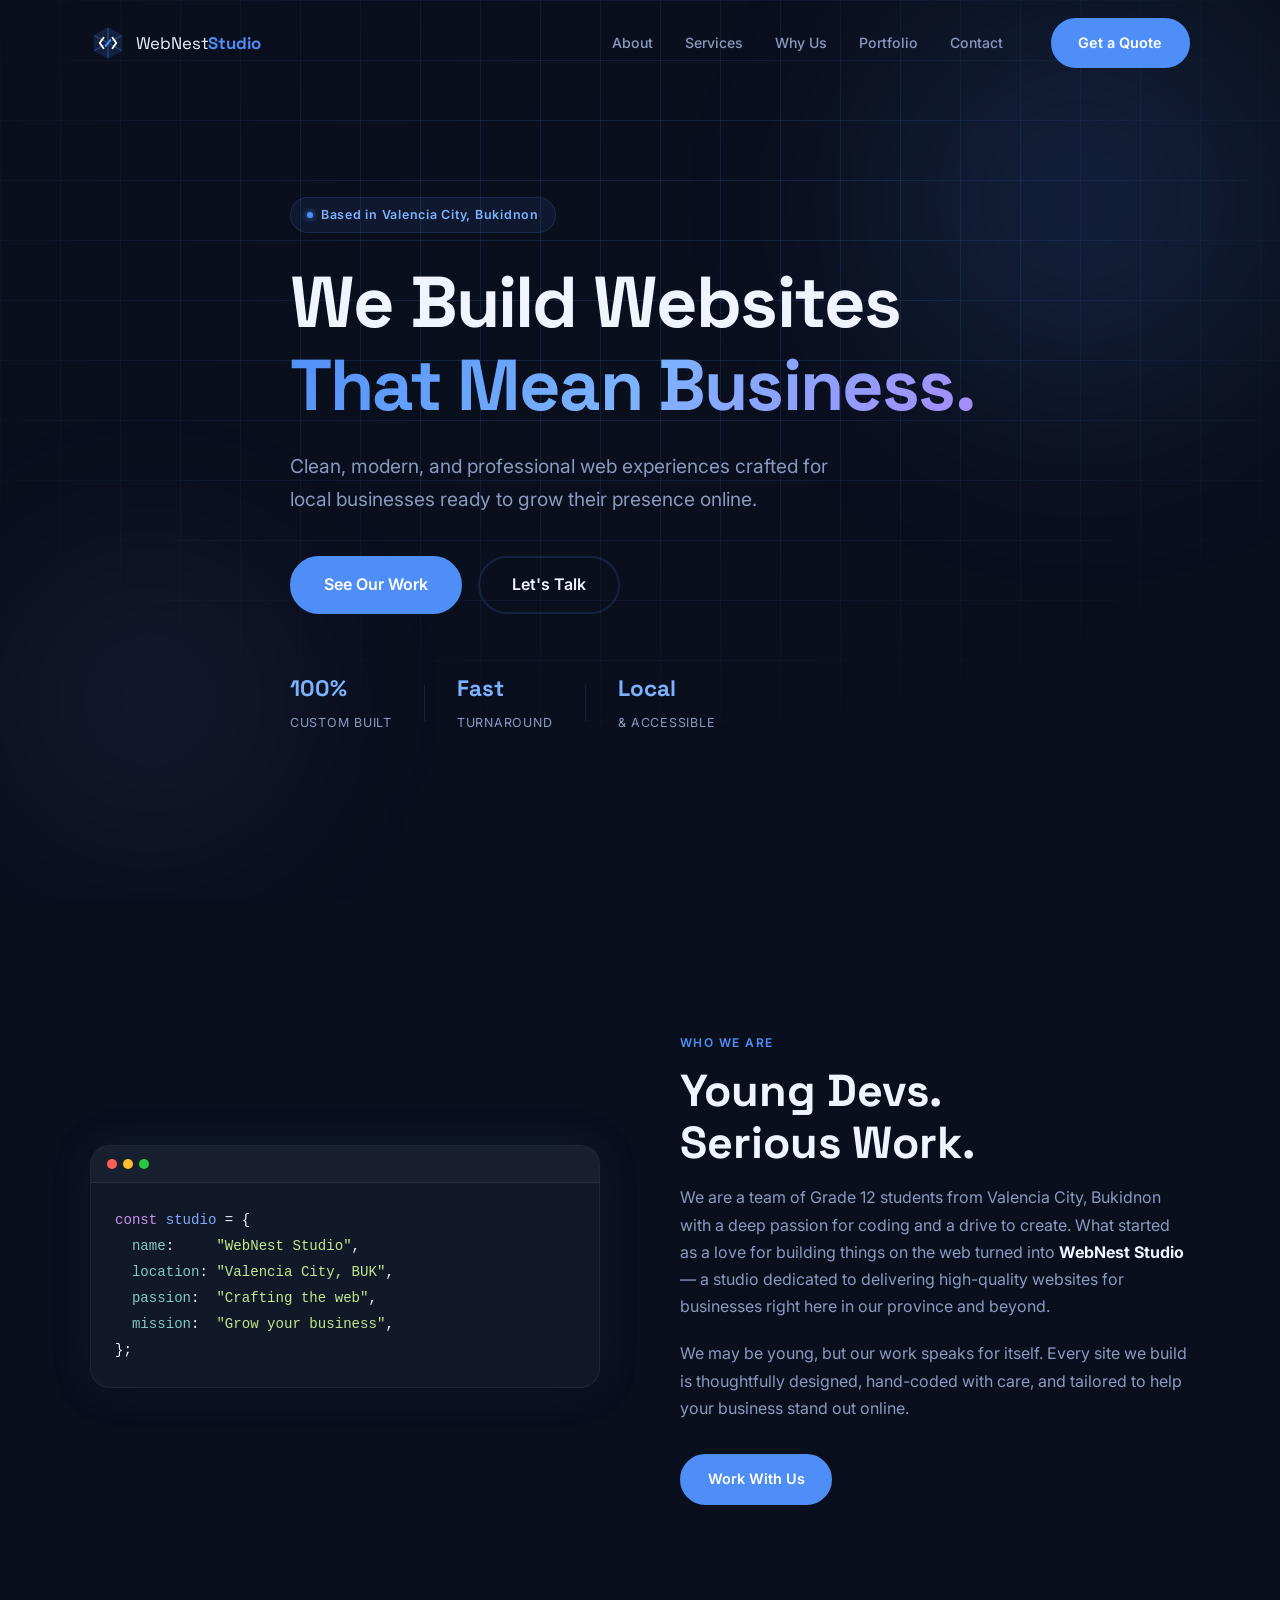
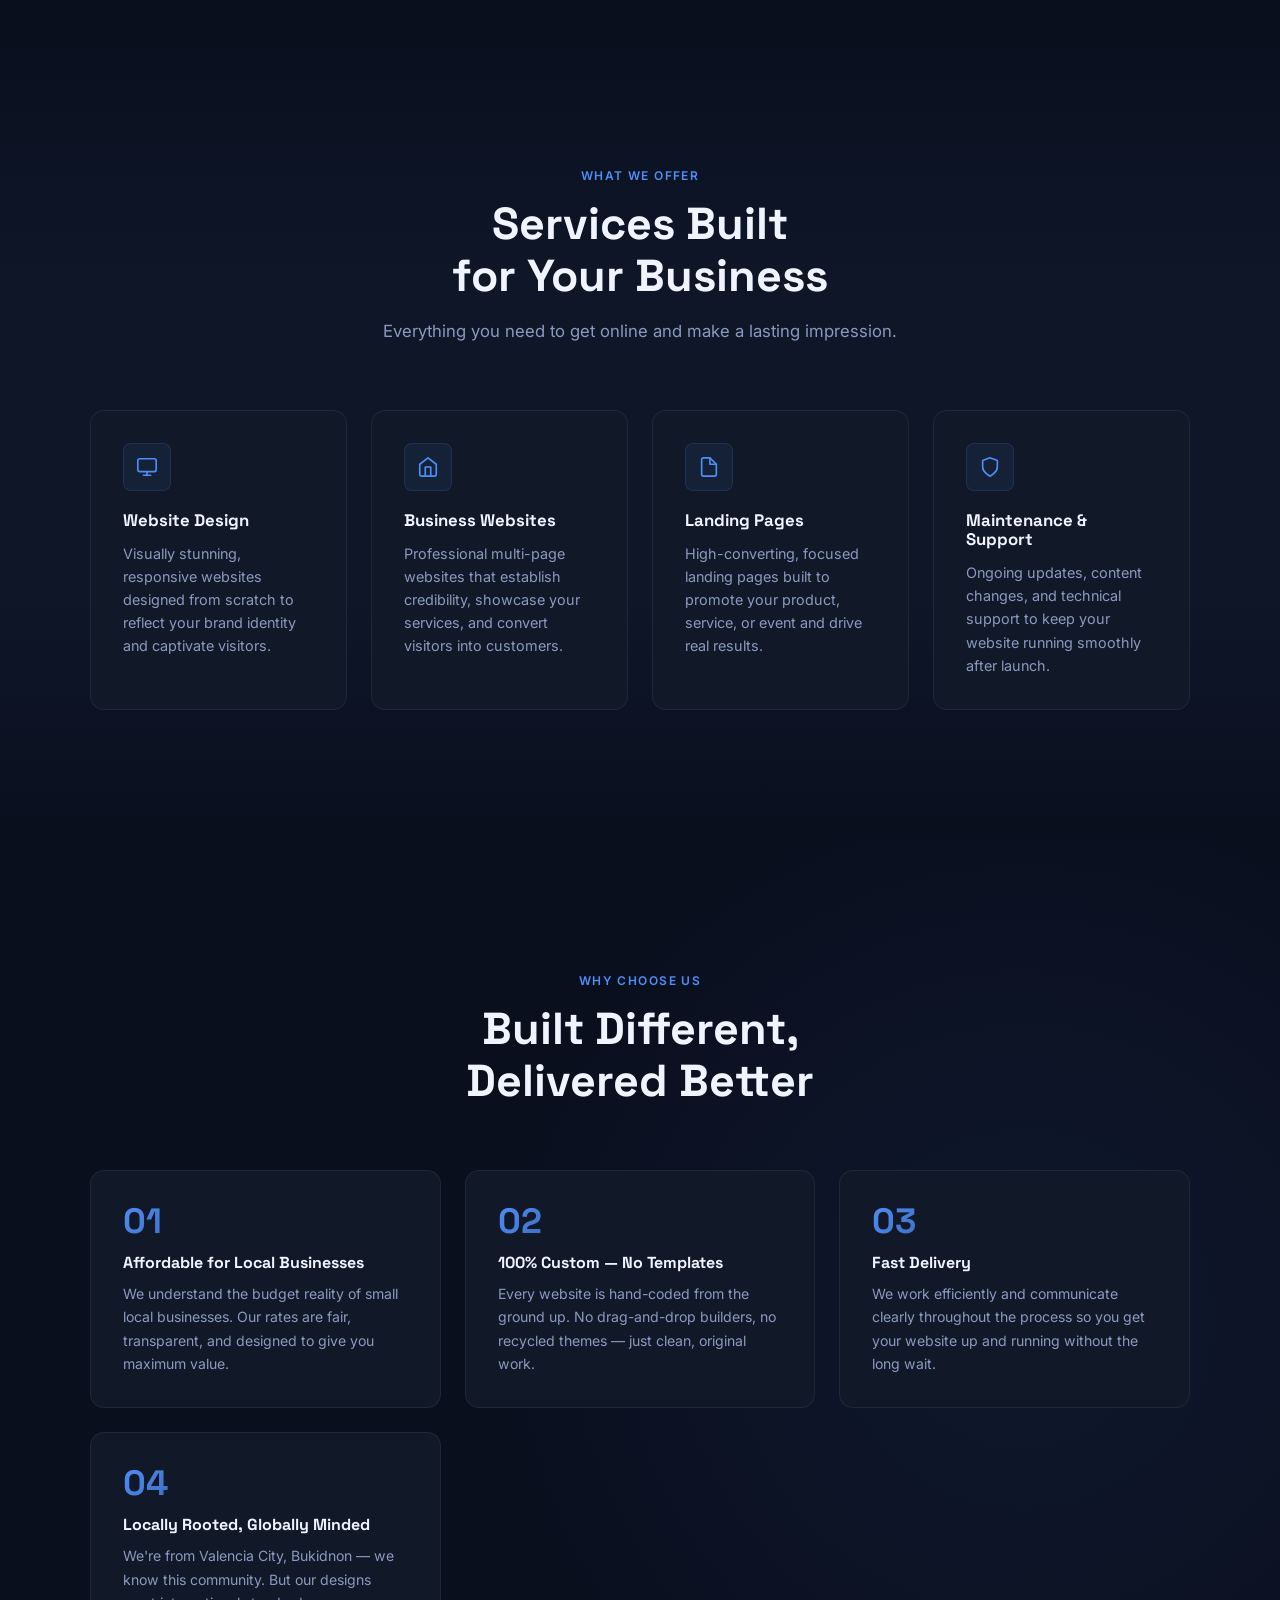
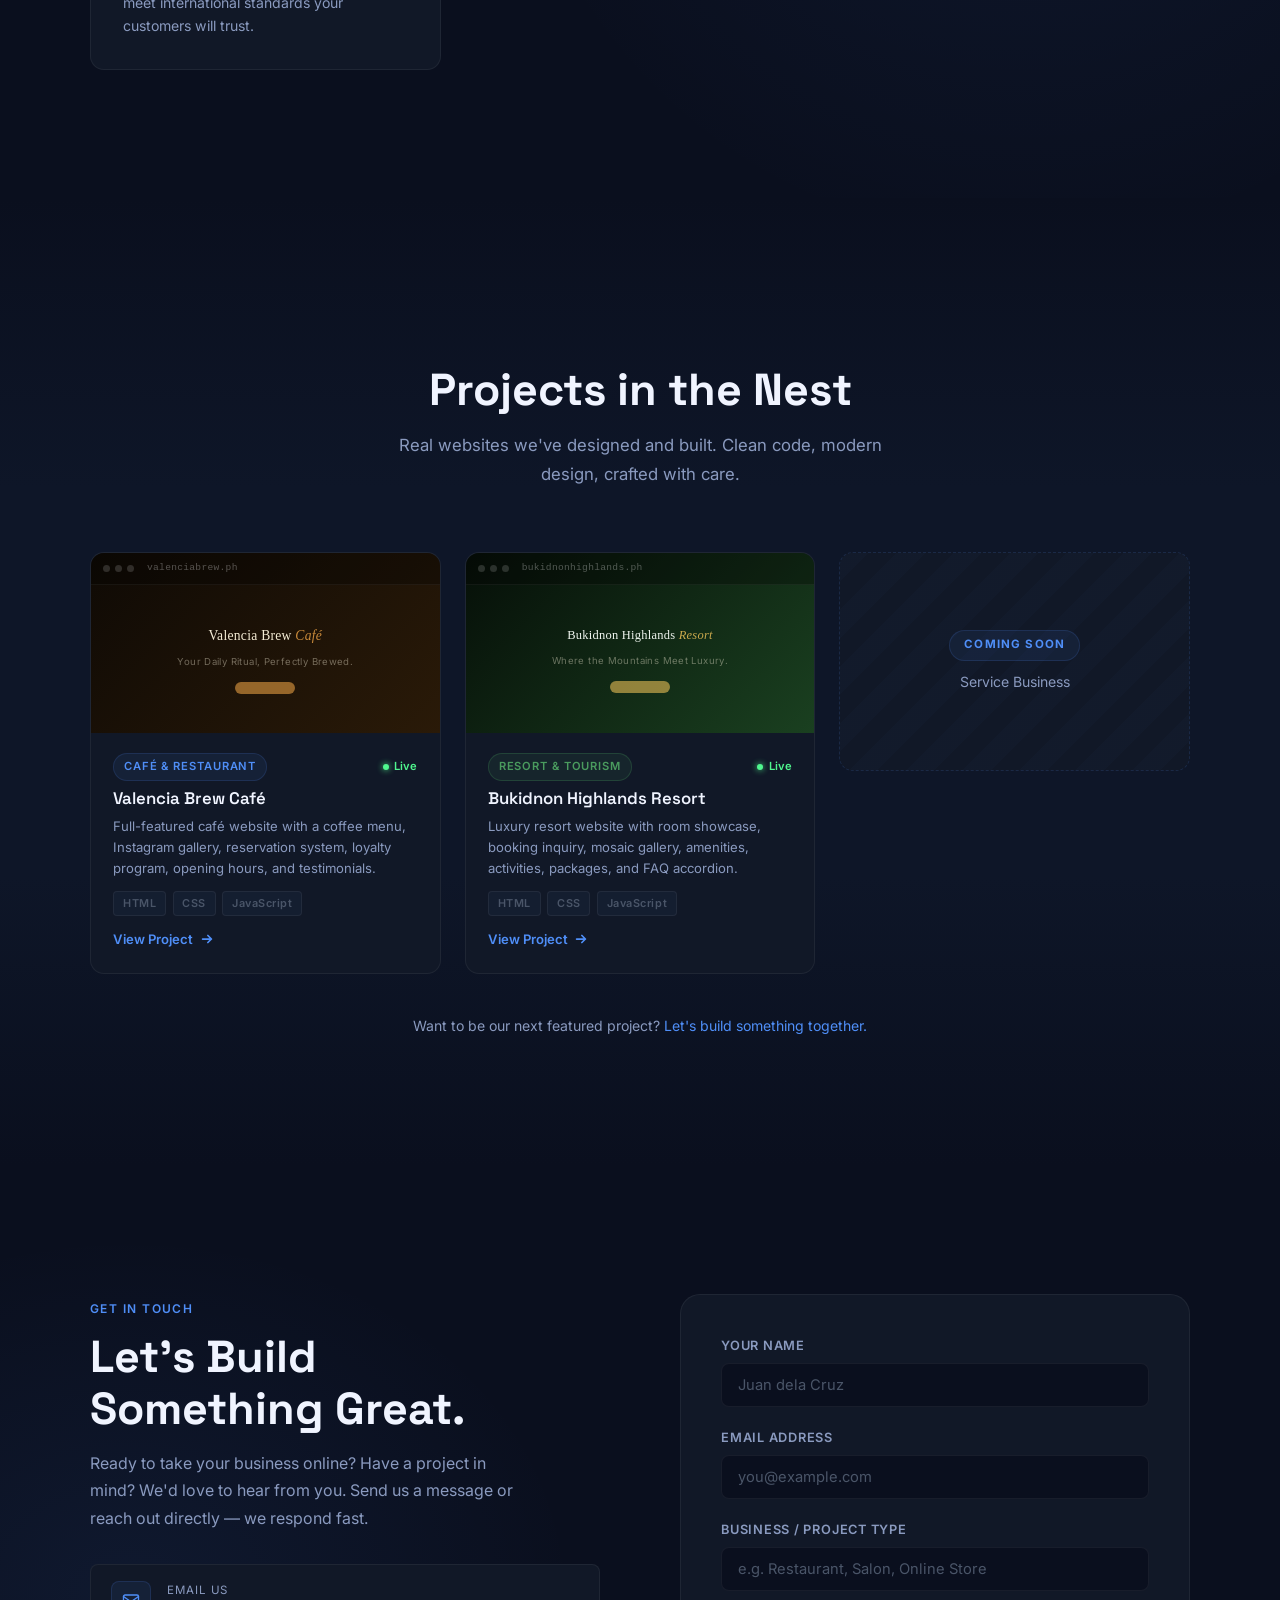
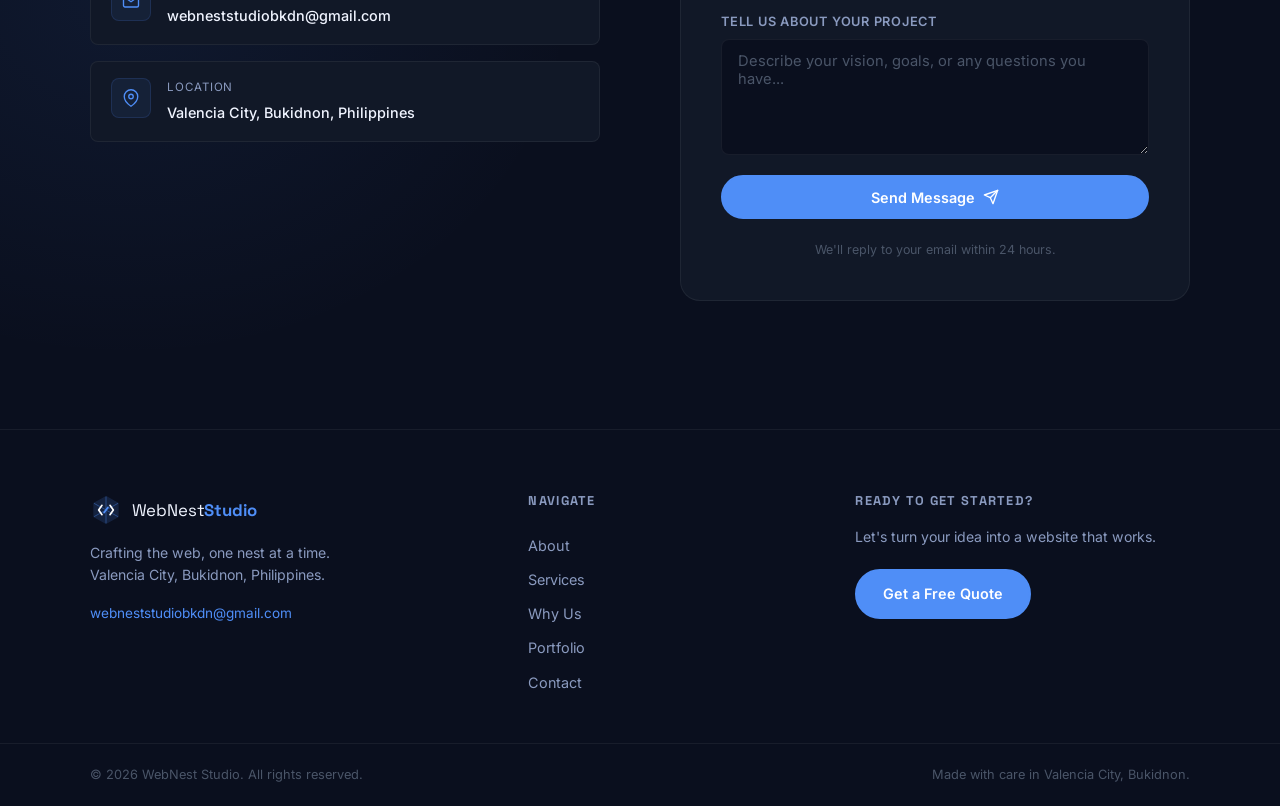
==== index.html @ 38001eb6 "Initial commit" ====
<!DOCTYPE html>
<html lang="en">
<head>
  <meta charset="UTF-8" />
  <meta name="viewport" content="width=device-width, initial-scale=1.0" />
  <meta name="description" content="WebNest Studio — Professional web design services based in Valencia City, Bukidnon. We build clean, modern websites for businesses of all sizes." />
  <title>WebNest Studio | Web Design & Development</title>
  <link rel="icon" type="image/svg+xml" href="assets/logo.svg" />
  <link rel="preconnect" href="https://fonts.googleapis.com" />
  <link rel="preconnect" href="https://fonts.gstatic.com" crossorigin />
  <link href="https://fonts.googleapis.com/css2?family=Inter:wght@300;400;500;600&family=Space+Grotesk:wght@500;600;700&display=swap" rel="stylesheet" />
  <link rel="stylesheet" href="css/style.css" />
</head>
<body>

  <!-- ═══════════════════════════════ NAVBAR ════════════════════════════════ -->
  <header class="navbar" id="navbar">
    <div class="container navbar__inner">
      <a href="#home" class="navbar__logo">
        <img src="assets/logo.svg" alt="WebNest Studio logo" width="36" height="36" />
        <span>WebNest<strong>Studio</strong></span>
      </a>

      <nav class="navbar__nav" id="navMenu" aria-label="Primary navigation">
        <a href="#about">About</a>
        <a href="#services">Services</a>
        <a href="#why-us">Why Us</a>
        <a href="#portfolio">Portfolio</a>
        <a href="#contact">Contact</a>
      </nav>

      <a href="#contact" class="btn btn--primary navbar__cta">Get a Quote</a>

      <button class="navbar__toggle" id="navToggle" aria-label="Toggle navigation" aria-expanded="false">
        <span></span><span></span><span></span>
      </button>
    </div>
  </header>

  <main>

    <!-- ════════════════════════════════ HERO ═════════════════════════════════ -->
    <section class="hero" id="home">
      <div class="hero__bg-grid" aria-hidden="true"></div>
      <div class="hero__orb hero__orb--1" aria-hidden="true"></div>
      <div class="hero__orb hero__orb--2" aria-hidden="true"></div>

      <div class="container hero__content">
        <div class="hero__badge reveal">
          <span class="badge-dot"></span>
          Based in Valencia City, Bukidnon
        </div>

        <h1 class="hero__title reveal reveal--delay-1">
          We Build Websites<br />
          <span class="gradient-text">That Mean Business.</span>
        </h1>

        <p class="hero__sub reveal reveal--delay-2">
          Clean, modern, and professional web experiences crafted for local businesses
          ready to grow their presence online.
        </p>

        <div class="hero__actions reveal reveal--delay-3">
          <a href="#portfolio" class="btn btn--primary btn--lg">See Our Work</a>
          <a href="#contact" class="btn btn--ghost btn--lg">Let's Talk</a>
        </div>

        <div class="hero__stats reveal reveal--delay-4">
          <div class="stat">
            <span class="stat__num">100%</span>
            <span class="stat__label">Custom Built</span>
          </div>
          <div class="stat__divider" aria-hidden="true"></div>
          <div class="stat">
            <span class="stat__num">Fast</span>
            <span class="stat__label">Turnaround</span>
          </div>
          <div class="stat__divider" aria-hidden="true"></div>
          <div class="stat">
            <span class="stat__num">Local</span>
            <span class="stat__label">& Accessible</span>
          </div>
        </div>
      </div>
    </section>

    <!-- ═══════════════════════════════ ABOUT ════════════════════════════════ -->
    <section class="section about" id="about">
      <div class="container">
        <div class="about__grid">
          <div class="about__visual reveal">
            <div class="about__card-graphic">
              <div class="code-block">
                <div class="code-block__bar">
                  <span class="dot dot--red"></span>
                  <span class="dot dot--yellow"></span>
                  <span class="dot dot--green"></span>
                </div>
                <pre><code><span class="c-keyword">const</span> <span class="c-var">studio</span> = {
  <span class="c-key">name</span>:     <span class="c-str">"WebNest Studio"</span>,
  <span class="c-key">location</span>: <span class="c-str">"Valencia City, BUK"</span>,
  <span class="c-key">passion</span>:  <span class="c-str">"Crafting the web"</span>,
  <span class="c-key">mission</span>:  <span class="c-str">"Grow your business"</span>,
};</code></pre>
              </div>
            </div>
          </div>

          <div class="about__text">
            <p class="section__eyebrow reveal">Who We Are</p>
            <h2 class="section__title reveal">Young Devs.<br />Serious Work.</h2>
            <p class="about__body reveal">
              We are a team of Grade 12 students from Valencia City, Bukidnon with a deep
              passion for coding and a drive to create. What started as a love for building
              things on the web turned into <strong>WebNest Studio</strong> — a studio
              dedicated to delivering high-quality websites for businesses right here in
              our province and beyond.
            </p>
            <p class="about__body reveal">
              We may be young, but our work speaks for itself. Every site we build is
              thoughtfully designed, hand-coded with care, and tailored to help your
              business stand out online.
            </p>
            <a href="#contact" class="btn btn--primary reveal">Work With Us</a>
          </div>
        </div>
      </div>
    </section>

    <!-- ══════════════════════════════ SERVICES ═══════════════════════════════ -->
    <section class="section services" id="services">
      <div class="container">
        <div class="section__header">
          <p class="section__eyebrow reveal">What We Offer</p>
          <h2 class="section__title reveal">Services Built<br />for Your Business</h2>
          <p class="section__sub reveal">
            Everything you need to get online and make a lasting impression.
          </p>
        </div>

        <div class="services__grid">

          <div class="service-card reveal">
            <div class="service-card__icon">
              <svg viewBox="0 0 24 24" fill="none" stroke="currentColor" stroke-width="1.8" stroke-linecap="round" stroke-linejoin="round">
                <rect x="2" y="3" width="20" height="14" rx="2"/><path d="M8 21h8M12 17v4"/>
              </svg>
            </div>
            <h3>Website Design</h3>
            <p>Visually stunning, responsive websites designed from scratch to reflect your brand identity and captivate visitors.</p>
          </div>

          <div class="service-card reveal">
            <div class="service-card__icon">
              <svg viewBox="0 0 24 24" fill="none" stroke="currentColor" stroke-width="1.8" stroke-linecap="round" stroke-linejoin="round">
                <path d="M3 9l9-7 9 7v11a2 2 0 01-2 2H5a2 2 0 01-2-2z"/><polyline points="9 22 9 12 15 12 15 22"/>
              </svg>
            </div>
            <h3>Business Websites</h3>
            <p>Professional multi-page websites that establish credibility, showcase your services, and convert visitors into customers.</p>
          </div>

          <div class="service-card reveal">
            <div class="service-card__icon">
              <svg viewBox="0 0 24 24" fill="none" stroke="currentColor" stroke-width="1.8" stroke-linecap="round" stroke-linejoin="round">
                <path d="M13 2H6a2 2 0 00-2 2v16a2 2 0 002 2h12a2 2 0 002-2V9z"/><polyline points="13 2 13 9 20 9"/>
              </svg>
            </div>
            <h3>Landing Pages</h3>
            <p>High-converting, focused landing pages built to promote your product, service, or event and drive real results.</p>
          </div>

          <div class="service-card reveal">
            <div class="service-card__icon">
              <svg viewBox="0 0 24 24" fill="none" stroke="currentColor" stroke-width="1.8" stroke-linecap="round" stroke-linejoin="round">
                <path d="M12 22s8-4 8-10V5l-8-3-8 3v7c0 6 8 10 8 10z"/>
              </svg>
            </div>
            <h3>Maintenance & Support</h3>
            <p>Ongoing updates, content changes, and technical support to keep your website running smoothly after launch.</p>
          </div>

        </div>
      </div>
    </section>

    <!-- ═══════════════════════════════ WHY US ════════════════════════════════ -->
    <section class="section why-us" id="why-us">
      <div class="why-us__bg" aria-hidden="true"></div>
      <div class="container">
        <div class="section__header">
          <p class="section__eyebrow reveal">Why Choose Us</p>
          <h2 class="section__title reveal">Built Different,<br />Delivered Better</h2>
        </div>

        <div class="why-us__grid">

          <div class="why-card reveal">
            <div class="why-card__num">01</div>
            <h3>Affordable for Local Businesses</h3>
            <p>We understand the budget reality of small local businesses. Our rates are fair, transparent, and designed to give you maximum value.</p>
          </div>

          <div class="why-card reveal">
            <div class="why-card__num">02</div>
            <h3>100% Custom — No Templates</h3>
            <p>Every website is hand-coded from the ground up. No drag-and-drop builders, no recycled themes — just clean, original work.</p>
          </div>

          <div class="why-card reveal">
            <div class="why-card__num">03</div>
            <h3>Fast Delivery</h3>
            <p>We work efficiently and communicate clearly throughout the process so you get your website up and running without the long wait.</p>
          </div>

          <div class="why-card reveal">
            <div class="why-card__num">04</div>
            <h3>Locally Rooted, Globally Minded</h3>
            <p>We're from Valencia City, Bukidnon — we know this community. But our designs meet international standards your customers will trust.</p>
          </div>

        </div>
      </div>
    </section>

    <!-- ══════════════════════════════ PORTFOLIO ══════════════════════════════ -->
    <section class="section portfolio" id="portfolio">
      <div class="container">
        <div class="section__header">
          <p class="section__eyebrow reveal">Our Work</p>
          <h2 class="section__title reveal">Projects in the Nest</h2>
          <p class="section__sub reveal">
            Real websites we've designed and built. Clean code, modern design, crafted with care.
          </p>
        </div>

        <div class="portfolio__grid">

          <!-- Valencia Brew Café — Live Project -->
          <div class="portfolio-card portfolio-card--live reveal">
            <a href="portfolio/valencia-brew-cafe/index.html" target="_blank" rel="noopener" class="portfolio-card__link" aria-label="View Valencia Brew Café website">
              <div class="portfolio-card__preview">
                <div class="pf-preview pf-preview--cafe">
                  <div class="pf-preview__bar">
                    <span class="pf-dot"></span><span class="pf-dot"></span><span class="pf-dot"></span>
                    <span class="pf-url">valenciabrew.ph</span>
                  </div>
                  <div class="pf-preview__content">
                    <div class="pf-hero-mock">
                      <div class="pf-logo-mock">Valencia Brew <em>Café</em></div>
                      <div class="pf-tagline-mock">Your Daily Ritual, Perfectly Brewed.</div>
                      <div class="pf-btn-mock"></div>
                    </div>
                  </div>
                </div>
              </div>
              <div class="portfolio-card__info">
                <div class="portfolio-card__meta">
                  <span class="portfolio-card__tag">Café &amp; Restaurant</span>
                  <span class="portfolio-card__live-badge">
                    <span class="live-dot"></span> Live
                  </span>
                </div>
                <h3 class="portfolio-card__title">Valencia Brew Café</h3>
                <p class="portfolio-card__desc">Full-featured café website with a coffee menu, Instagram gallery, reservation system, loyalty program, opening hours, and testimonials.</p>
                <div class="portfolio-card__stack">
                  <span>HTML</span><span>CSS</span><span>JavaScript</span>
                </div>
                <span class="portfolio-card__cta">
                  View Project
                  <svg viewBox="0 0 16 16" fill="none" stroke="currentColor" stroke-width="2" stroke-linecap="round" stroke-linejoin="round" width="14" height="14"><path d="M3 8h10M9 4l4 4-4 4"/></svg>
                </span>
              </div>
            </a>
          </div>

          <!-- Bukidnon Highlands Resort — Live Project -->
          <div class="portfolio-card portfolio-card--live reveal">
            <a href="portfolio/bukidnon-highlands-resort/index.html" target="_blank" rel="noopener" class="portfolio-card__link" aria-label="View Bukidnon Highlands Resort website">
              <div class="portfolio-card__preview">
                <div class="pf-preview pf-preview--resort">
                  <div class="pf-preview__bar">
                    <span class="pf-dot"></span><span class="pf-dot"></span><span class="pf-dot"></span>
                    <span class="pf-url">bukidnonhighlands.ph</span>
                  </div>
                  <div class="pf-preview__content">
                    <div class="pf-hero-mock">
                      <div class="pf-logo-mock pf-logo-mock--resort">Bukidnon Highlands <em>Resort</em></div>
                      <div class="pf-tagline-mock">Where the Mountains Meet Luxury.</div>
                      <div class="pf-btn-mock pf-btn-mock--resort"></div>
                    </div>
                  </div>
                </div>
              </div>
              <div class="portfolio-card__info">
                <div class="portfolio-card__meta">
                  <span class="portfolio-card__tag portfolio-card__tag--green">Resort &amp; Tourism</span>
                  <span class="portfolio-card__live-badge">
                    <span class="live-dot"></span> Live
                  </span>
                </div>
                <h3 class="portfolio-card__title">Bukidnon Highlands Resort</h3>
                <p class="portfolio-card__desc">Luxury resort website with room showcase, booking inquiry, mosaic gallery, amenities, activities, packages, and FAQ accordion.</p>
                <div class="portfolio-card__stack">
                  <span>HTML</span><span>CSS</span><span>JavaScript</span>
                </div>
                <span class="portfolio-card__cta">
                  View Project
                  <svg viewBox="0 0 16 16" fill="none" stroke="currentColor" stroke-width="2" stroke-linecap="round" stroke-linejoin="round" width="14" height="14"><path d="M3 8h10M9 4l4 4-4 4"/></svg>
                </span>
              </div>
            </a>
          </div>

          <div class="portfolio-card portfolio-card--coming-soon reveal">
            <div class="portfolio-card__inner">
              <div class="portfolio-card__label">Coming Soon</div>
              <p class="portfolio-card__type">Service Business</p>
            </div>
          </div>

        </div>

        <p class="portfolio__note reveal">
          Want to be our next featured project? <a href="#contact" class="link">Let's build something together.</a>
        </p>
      </div>
    </section>

    <!-- ══════════════════════════════ CONTACT ════════════════════════════════ -->
    <section class="section contact" id="contact">
      <div class="contact__bg" aria-hidden="true"></div>
      <div class="container">
        <div class="contact__grid">

          <div class="contact__info">
            <p class="section__eyebrow reveal">Get in Touch</p>
            <h2 class="section__title reveal">Let's Build<br />Something Great.</h2>
            <p class="contact__body reveal">
              Ready to take your business online? Have a project in mind? We'd love to
              hear from you. Send us a message or reach out directly — we respond fast.
            </p>

            <div class="contact__details reveal">
              <a href="mailto:webneststudiobkdn@gmail.com" class="contact__item">
                <div class="contact__item-icon">
                  <svg viewBox="0 0 24 24" fill="none" stroke="currentColor" stroke-width="1.8" stroke-linecap="round" stroke-linejoin="round">
                    <path d="M4 4h16c1.1 0 2 .9 2 2v12c0 1.1-.9 2-2 2H4c-1.1 0-2-.9-2-2V6c0-1.1.9-2 2-2z"/><polyline points="22,6 12,13 2,6"/>
                  </svg>
                </div>
                <div>
                  <span class="contact__item-label">Email Us</span>
                  <span class="contact__item-value">webneststudiobkdn@gmail.com</span>
                </div>
              </a>

              <div class="contact__item">
                <div class="contact__item-icon">
                  <svg viewBox="0 0 24 24" fill="none" stroke="currentColor" stroke-width="1.8" stroke-linecap="round" stroke-linejoin="round">
                    <path d="M21 10c0 7-9 13-9 13s-9-6-9-13a9 9 0 0118 0z"/><circle cx="12" cy="10" r="3"/>
                  </svg>
                </div>
                <div>
                  <span class="contact__item-label">Location</span>
                  <span class="contact__item-value">Valencia City, Bukidnon, Philippines</span>
                </div>
              </div>
            </div>
          </div>

          <form class="contact__form reveal" id="contactForm" novalidate>
            <div class="form-group">
              <label for="name">Your Name</label>
              <input type="text" id="name" name="name" placeholder="Juan dela Cruz" required />
            </div>
            <div class="form-group">
              <label for="email">Email Address</label>
              <input type="email" id="email" name="email" placeholder="you@example.com" required />
            </div>
            <div class="form-group">
              <label for="business">Business / Project Type</label>
              <input type="text" id="business" name="business" placeholder="e.g. Restaurant, Salon, Online Store" />
            </div>
            <div class="form-group">
              <label for="message">Tell Us About Your Project</label>
              <textarea id="message" name="message" rows="5" placeholder="Describe your vision, goals, or any questions you have..." required></textarea>
            </div>
            <button type="submit" class="btn btn--primary btn--full">
              <span class="btn__text">Send Message</span>
              <svg class="btn__icon" viewBox="0 0 24 24" fill="none" stroke="currentColor" stroke-width="2" stroke-linecap="round" stroke-linejoin="round">
                <line x1="22" y1="2" x2="11" y2="13"/><polygon points="22 2 15 22 11 13 2 9 22 2"/>
              </svg>
            </button>
            <p class="form__note">We'll reply to your email within 24 hours.</p>
          </form>

        </div>
      </div>
    </section>

  </main>

  <!-- ════════════════════════════════ FOOTER ═══════════════════════════════ -->
  <footer class="footer">
    <div class="container footer__inner">
      <div class="footer__brand">
        <a href="#home" class="navbar__logo">
          <img src="assets/logo.svg" alt="WebNest Studio logo" width="32" height="32" />
          <span>WebNest<strong>Studio</strong></span>
        </a>
        <p>Crafting the web, one nest at a time.<br />Valencia City, Bukidnon, Philippines.</p>
        <a href="mailto:webneststudiobkdn@gmail.com" class="footer__email">
          webneststudiobkdn@gmail.com
        </a>
      </div>

      <nav class="footer__nav" aria-label="Footer navigation">
        <h4>Navigate</h4>
        <a href="#about">About</a>
        <a href="#services">Services</a>
        <a href="#why-us">Why Us</a>
        <a href="#portfolio">Portfolio</a>
        <a href="#contact">Contact</a>
      </nav>

      <div class="footer__cta-block">
        <h4>Ready to get started?</h4>
        <p>Let's turn your idea into a website that works.</p>
        <a href="#contact" class="btn btn--primary">Get a Free Quote</a>
      </div>
    </div>

    <div class="footer__bottom">
      <div class="container">
        <p>&copy; <span id="year"></span> WebNest Studio. All rights reserved.</p>
        <p>Made with care in Valencia City, Bukidnon.</p>
      </div>
    </div>
  </footer>

  <script src="js/main.js"></script>
</body>
</html>
---- css/style.css ----
/* ════════════════════════════════════════════════
   WebNest Studio — Main Stylesheet
   ════════════════════════════════════════════════ */

/* ── Custom Properties ────────────────────────── */
:root {
  --bg:          #0A0F1E;
  --bg-2:        #0E1628;
  --bg-card:     #111827;
  --bg-card-2:   #141E30;
  --accent:      #4F8EF7;
  --accent-2:    #7BB3FF;
  --accent-glow: rgba(79, 142, 247, 0.25);
  --accent-faint:rgba(79, 142, 247, 0.08);
  --text:        #F0F4FF;
  --text-muted:  #8A9ABF;
  --text-faint:  #4A5568;
  --border:      rgba(79, 142, 247, 0.15);
  --border-2:    rgba(255, 255, 255, 0.06);
  --radius-sm:   8px;
  --radius-md:   14px;
  --radius-lg:   20px;
  --shadow-card: 0 4px 32px rgba(0,0,0,0.4);
  --shadow-glow: 0 0 40px rgba(79,142,247,0.15);
  --font-body:   'Inter', sans-serif;
  --font-head:   'Space Grotesk', sans-serif;
  --transition:  0.3s cubic-bezier(0.4, 0, 0.2, 1);
  --max-w:       1180px;
}

/* ── Reset & Base ─────────────────────────────── */
*, *::before, *::after {
  box-sizing: border-box;
  margin: 0;
  padding: 0;
}

html {
  scroll-behavior: smooth;
  -webkit-font-smoothing: antialiased;
}

body {
  background-color: var(--bg);
  color: var(--text);
  font-family: var(--font-body);
  font-size: 1rem;
  line-height: 1.7;
  overflow-x: hidden;
}

img { display: block; max-width: 100%; }
a  { color: inherit; text-decoration: none; }
ul { list-style: none; }

/* ── Typography ───────────────────────────────── */
h1, h2, h3, h4 {
  font-family: var(--font-head);
  line-height: 1.15;
  font-weight: 700;
  color: var(--text);
}

/* ── Utilities ────────────────────────────────── */
.container {
  width: 100%;
  max-width: var(--max-w);
  margin-inline: auto;
  padding-inline: clamp(1.25rem, 5vw, 2.5rem);
}

.section {
  padding-block: clamp(5rem, 10vw, 8rem);
  position: relative;
}

.gradient-text {
  background: linear-gradient(135deg, var(--accent), var(--accent-2), #A78BFA);
  -webkit-background-clip: text;
  -webkit-text-fill-color: transparent;
  background-clip: text;
}

.link {
  color: var(--accent);
  border-bottom: 1px solid transparent;
  transition: border-color var(--transition);
}
.link:hover { border-bottom-color: var(--accent); }

/* ── Section Header ───────────────────────────── */
.section__eyebrow {
  display: inline-block;
  font-size: 0.75rem;
  font-weight: 600;
  letter-spacing: 0.12em;
  text-transform: uppercase;
  color: var(--accent);
  margin-bottom: 0.75rem;
}

.section__title {
  font-size: clamp(2rem, 4vw, 2.8rem);
  margin-bottom: 1rem;
}

.section__sub {
  font-size: 1.05rem;
  color: var(--text-muted);
  max-width: 520px;
}

.section__header {
  text-align: center;
  margin-bottom: 4rem;
}
.section__header .section__sub {
  margin-inline: auto;
}

/* ── Buttons ──────────────────────────────────── */
.btn {
  display: inline-flex;
  align-items: center;
  gap: 0.5rem;
  font-family: var(--font-body);
  font-size: 0.9rem;
  font-weight: 600;
  padding: 0.7rem 1.6rem;
  border-radius: 100px;
  border: 2px solid transparent;
  cursor: pointer;
  transition: all var(--transition);
  white-space: nowrap;
  text-decoration: none;
}

.btn--primary {
  background: var(--accent);
  color: #fff;
  border-color: var(--accent);
}
.btn--primary:hover {
  background: var(--accent-2);
  border-color: var(--accent-2);
  box-shadow: 0 4px 20px var(--accent-glow);
  transform: translateY(-1px);
}

.btn--ghost {
  background: transparent;
  color: var(--text);
  border-color: var(--border);
}
.btn--ghost:hover {
  border-color: var(--accent);
  color: var(--accent);
  background: var(--accent-faint);
}

.btn--lg {
  font-size: 1rem;
  padding: 0.85rem 2rem;
}

.btn--full { width: 100%; justify-content: center; }

.btn__icon {
  width: 16px;
  height: 16px;
  transition: transform var(--transition);
}
.btn:hover .btn__icon { transform: translateX(3px); }

/* ── Scroll Reveal ────────────────────────────── */
.reveal {
  opacity: 0;
  transform: translateY(28px);
  transition: opacity 0.65s ease, transform 0.65s ease;
}
.reveal.revealed {
  opacity: 1;
  transform: translateY(0);
}
.reveal--delay-1 { transition-delay: 0.1s; }
.reveal--delay-2 { transition-delay: 0.2s; }
.reveal--delay-3 { transition-delay: 0.3s; }
.reveal--delay-4 { transition-delay: 0.45s; }

/* ═══════════════════════════════════════════════
   NAVBAR
   ═══════════════════════════════════════════════ */
.navbar {
  position: fixed;
  top: 0;
  left: 0;
  right: 0;
  z-index: 100;
  padding-block: 1.1rem;
  transition: background var(--transition), box-shadow var(--transition), padding var(--transition);
}

.navbar.scrolled {
  background: rgba(10, 15, 30, 0.9);
  backdrop-filter: blur(16px);
  -webkit-backdrop-filter: blur(16px);
  box-shadow: 0 1px 0 var(--border-2);
  padding-block: 0.75rem;
}

.navbar__inner {
  display: flex;
  align-items: center;
  gap: 2rem;
}

.navbar__logo {
  display: flex;
  align-items: center;
  gap: 0.6rem;
  font-family: var(--font-head);
  font-size: 1.05rem;
  color: var(--text);
  flex-shrink: 0;
}
.navbar__logo span { letter-spacing: -0.01em; }
.navbar__logo strong { color: var(--accent); }

.navbar__nav {
  display: flex;
  align-items: center;
  gap: 2rem;
  margin-left: auto;
}

.navbar__nav a {
  font-size: 0.88rem;
  font-weight: 500;
  color: var(--text-muted);
  transition: color var(--transition);
  position: relative;
}
.navbar__nav a::after {
  content: '';
  position: absolute;
  bottom: -3px;
  left: 0;
  width: 0;
  height: 1.5px;
  background: var(--accent);
  transition: width var(--transition);
}
.navbar__nav a:hover,
.navbar__nav a.active { color: var(--text); }
.navbar__nav a:hover::after,
.navbar__nav a.active::after { width: 100%; }

.navbar__cta { margin-left: 1rem; }

.navbar__toggle {
  display: none;
  flex-direction: column;
  justify-content: center;
  gap: 5px;
  width: 36px;
  height: 36px;
  background: none;
  border: none;
  cursor: pointer;
  padding: 4px;
  margin-left: auto;
}
.navbar__toggle span {
  display: block;
  height: 2px;
  width: 100%;
  background: var(--text);
  border-radius: 2px;
  transition: all var(--transition);
}
.navbar__toggle.open span:nth-child(1) {
  transform: translateY(7px) rotate(45deg);
}
.navbar__toggle.open span:nth-child(2) { opacity: 0; }
.navbar__toggle.open span:nth-child(3) {
  transform: translateY(-7px) rotate(-45deg);
}

/* ═══════════════════════════════════════════════
   HERO
   ═══════════════════════════════════════════════ */
.hero {
  position: relative;
  min-height: 100dvh;
  display: flex;
  align-items: center;
  overflow: hidden;
  padding-top: 7rem;
  padding-bottom: 5rem;
}

.hero__bg-grid {
  position: absolute;
  inset: 0;
  background-image:
    linear-gradient(var(--border) 1px, transparent 1px),
    linear-gradient(90deg, var(--border) 1px, transparent 1px);
  background-size: 60px 60px;
  mask-image: radial-gradient(ellipse 80% 70% at 50% 30%, black 20%, transparent 80%);
  -webkit-mask-image: radial-gradient(ellipse 80% 70% at 50% 30%, black 20%, transparent 80%);
}

.hero__orb {
  position: absolute;
  border-radius: 50%;
  filter: blur(80px);
  pointer-events: none;
}
.hero__orb--1 {
  width: 600px;
  height: 600px;
  background: radial-gradient(circle, rgba(79,142,247,0.18) 0%, transparent 70%);
  top: -100px;
  right: -100px;
  animation: orb-float 8s ease-in-out infinite;
}
.hero__orb--2 {
  width: 400px;
  height: 400px;
  background: radial-gradient(circle, rgba(167,139,250,0.12) 0%, transparent 70%);
  bottom: 0;
  left: -50px;
  animation: orb-float 10s ease-in-out infinite reverse;
}

@keyframes orb-float {
  0%, 100% { transform: translateY(0) scale(1); }
  50%       { transform: translateY(-30px) scale(1.05); }
}

.hero__content {
  position: relative;
  z-index: 1;
  display: flex;
  flex-direction: column;
  align-items: flex-start;
  max-width: 780px;
}

.hero__badge {
  display: inline-flex;
  align-items: center;
  gap: 0.5rem;
  font-size: 0.78rem;
  font-weight: 600;
  letter-spacing: 0.06em;
  color: var(--accent-2);
  background: var(--accent-faint);
  border: 1px solid var(--border);
  padding: 0.4rem 1rem;
  border-radius: 100px;
  margin-bottom: 1.75rem;
}
.badge-dot {
  width: 6px;
  height: 6px;
  border-radius: 50%;
  background: var(--accent);
  box-shadow: 0 0 6px var(--accent);
  animation: pulse-dot 2s ease-in-out infinite;
}
@keyframes pulse-dot {
  0%, 100% { box-shadow: 0 0 4px var(--accent); }
  50%       { box-shadow: 0 0 10px var(--accent), 0 0 20px var(--accent-glow); }
}

.hero__title {
  font-size: clamp(2.6rem, 6vw, 4.5rem);
  letter-spacing: -0.025em;
  margin-bottom: 1.5rem;
}

.hero__sub {
  font-size: clamp(1rem, 2vw, 1.2rem);
  color: var(--text-muted);
  max-width: 540px;
  margin-bottom: 2.5rem;
}

.hero__actions {
  display: flex;
  gap: 1rem;
  flex-wrap: wrap;
  margin-bottom: 3.5rem;
}

.hero__stats {
  display: flex;
  align-items: center;
  gap: 2rem;
}
.stat__num {
  display: block;
  font-family: var(--font-head);
  font-size: 1.4rem;
  font-weight: 700;
  color: var(--accent-2);
}
.stat__label {
  font-size: 0.78rem;
  color: var(--text-muted);
  text-transform: uppercase;
  letter-spacing: 0.06em;
}
.stat__divider {
  width: 1px;
  height: 36px;
  background: var(--border);
}

/* ═══════════════════════════════════════════════
   ABOUT
   ═══════════════════════════════════════════════ */
.about__grid {
  display: grid;
  grid-template-columns: 1fr 1fr;
  gap: 5rem;
  align-items: center;
}

.about__visual {
  position: relative;
}

.about__card-graphic {
  border-radius: var(--radius-lg);
  background: var(--bg-card);
  border: 1px solid var(--border-2);
  overflow: hidden;
  box-shadow: var(--shadow-card), var(--shadow-glow);
}

.code-block__bar {
  display: flex;
  gap: 6px;
  padding: 0.8rem 1rem;
  background: rgba(255,255,255,0.03);
  border-bottom: 1px solid var(--border-2);
}
.dot {
  width: 10px;
  height: 10px;
  border-radius: 50%;
}
.dot--red    { background: #FF5F57; }
.dot--yellow { background: #FEBC2E; }
.dot--green  { background: #28C840; }

.code-block pre {
  padding: 1.5rem;
  overflow-x: auto;
  font-size: 0.88rem;
  line-height: 1.85;
  font-family: 'Fira Code', 'Courier New', monospace;
}

.c-keyword { color: #C792EA; }
.c-var     { color: #82AAFF; }
.c-key     { color: #80CBC4; }
.c-str     { color: #C3E88D; }

.about__text { }
.about__body {
  color: var(--text-muted);
  margin-bottom: 1.25rem;
}
.about__body strong { color: var(--text); }
.about__text .btn { margin-top: 0.75rem; }

/* ═══════════════════════════════════════════════
   SERVICES
   ═══════════════════════════════════════════════ */
.services {
  background: linear-gradient(180deg, transparent 0%, var(--bg-2) 30%, var(--bg-2) 70%, transparent 100%);
}

.services__grid {
  display: grid;
  grid-template-columns: repeat(auto-fit, minmax(240px, 1fr));
  gap: 1.5rem;
}

.service-card {
  background: var(--bg-card);
  border: 1px solid var(--border-2);
  border-radius: var(--radius-md);
  padding: 2rem;
  transition: all var(--transition);
  position: relative;
  overflow: hidden;
}
.service-card::before {
  content: '';
  position: absolute;
  top: 0;
  left: 0;
  right: 0;
  height: 2px;
  background: linear-gradient(90deg, var(--accent), transparent);
  opacity: 0;
  transition: opacity var(--transition);
}
.service-card:hover {
  border-color: var(--border);
  transform: translateY(-4px);
  box-shadow: var(--shadow-card), 0 0 30px var(--accent-glow);
}
.service-card:hover::before { opacity: 1; }

.service-card__icon {
  width: 48px;
  height: 48px;
  background: var(--accent-faint);
  border: 1px solid var(--border);
  border-radius: var(--radius-sm);
  display: flex;
  align-items: center;
  justify-content: center;
  margin-bottom: 1.25rem;
  color: var(--accent);
  transition: all var(--transition);
}
.service-card__icon svg {
  width: 22px;
  height: 22px;
}
.service-card:hover .service-card__icon {
  background: var(--accent);
  color: #fff;
  box-shadow: 0 0 20px var(--accent-glow);
}

.service-card h3 {
  font-size: 1.05rem;
  margin-bottom: 0.75rem;
}
.service-card p {
  font-size: 0.9rem;
  color: var(--text-muted);
  line-height: 1.6;
}

/* ═══════════════════════════════════════════════
   WHY US
   ═══════════════════════════════════════════════ */
.why-us {
  overflow: hidden;
}

.why-us__bg {
  position: absolute;
  inset: 0;
  background: radial-gradient(ellipse 60% 80% at 80% 50%, rgba(79,142,247,0.07) 0%, transparent 70%);
  pointer-events: none;
}

.why-us__grid {
  display: grid;
  grid-template-columns: repeat(auto-fit, minmax(260px, 1fr));
  gap: 1.5rem;
}

.why-card {
  background: var(--bg-card);
  border: 1px solid var(--border-2);
  border-radius: var(--radius-md);
  padding: 2rem;
  transition: all var(--transition);
}
.why-card:hover {
  border-color: var(--border);
  background: var(--bg-card-2);
}

.why-card__num {
  font-family: var(--font-head);
  font-size: 2.2rem;
  font-weight: 700;
  color: var(--accent-faint);
  background: linear-gradient(135deg, var(--accent), transparent);
  -webkit-background-clip: text;
  -webkit-text-fill-color: transparent;
  background-clip: text;
  margin-bottom: 1rem;
  line-height: 1;
}

.why-card h3 {
  font-size: 1rem;
  margin-bottom: 0.6rem;
}
.why-card p {
  font-size: 0.88rem;
  color: var(--text-muted);
  line-height: 1.65;
}

/* ═══════════════════════════════════════════════
   PORTFOLIO
   ═══════════════════════════════════════════════ */
.portfolio {
  background: linear-gradient(180deg, transparent 0%, var(--bg-2) 30%, var(--bg-2) 70%, transparent 100%);
}

.portfolio__grid {
  display: grid;
  grid-template-columns: repeat(auto-fit, minmax(280px, 1fr));
  gap: 1.5rem;
  margin-bottom: 2.5rem;
}

.portfolio-card {
  border-radius: var(--radius-md);
  overflow: hidden;
  aspect-ratio: 16 / 10;
  position: relative;
  transition: transform var(--transition);
}
.portfolio-card:hover { transform: translateY(-4px); }

.portfolio-card--coming-soon {
  background: var(--bg-card);
  border: 1px dashed var(--border);
  display: flex;
  align-items: center;
  justify-content: center;
}
.portfolio-card--coming-soon::before {
  content: '';
  position: absolute;
  inset: 0;
  background: repeating-linear-gradient(
    -45deg,
    transparent,
    transparent 20px,
    rgba(79,142,247,0.02) 20px,
    rgba(79,142,247,0.02) 40px
  );
}

.portfolio-card__inner {
  text-align: center;
  position: relative;
  z-index: 1;
}
.portfolio-card__label {
  display: inline-block;
  font-size: 0.72rem;
  font-weight: 700;
  letter-spacing: 0.1em;
  text-transform: uppercase;
  color: var(--accent);
  background: var(--accent-faint);
  border: 1px solid var(--border);
  border-radius: 100px;
  padding: 0.3rem 0.9rem;
  margin-bottom: 0.6rem;
}
.portfolio-card__type {
  font-size: 0.88rem;
  color: var(--text-muted);
}

.portfolio__note {
  text-align: center;
  font-size: 0.88rem;
  color: var(--text-muted);
}

/* ── Live portfolio card ──────────────────────── */
.portfolio-card--live {
  background: var(--bg-card);
  border: 1px solid var(--border-2);
  border-radius: var(--radius-md);
  aspect-ratio: auto;
  overflow: hidden;
  transition: all var(--transition);
}
.portfolio-card--live:hover {
  border-color: var(--border);
  transform: translateY(-4px);
  box-shadow: var(--shadow-card), var(--shadow-glow);
}
.portfolio-card__link {
  display: flex;
  flex-direction: column;
  height: 100%;
  text-decoration: none;
  color: inherit;
}
.portfolio-card__preview {
  height: 180px;
  overflow: hidden;
  flex-shrink: 0;
}

.pf-preview {
  width: 100%; height: 100%;
  display: flex;
  flex-direction: column;
}
.pf-preview--cafe {
  background: linear-gradient(135deg, #0F0A05, #2A1A08);
}

.pf-preview__bar {
  display: flex;
  align-items: center;
  gap: 5px;
  padding: 0.45rem 0.75rem;
  background: rgba(0,0,0,0.3);
  border-bottom: 1px solid rgba(255,255,255,0.05);
}
.pf-dot {
  width: 7px; height: 7px;
  border-radius: 50%;
  background: rgba(255,255,255,0.15);
}
.pf-url {
  font-size: 0.6rem;
  color: rgba(255,255,255,0.3);
  margin-left: 0.5rem;
  font-family: monospace;
  letter-spacing: 0.03em;
}

.pf-preview__content {
  flex: 1;
  display: flex;
  align-items: center;
  justify-content: center;
  padding: 1.25rem;
}
.pf-hero-mock {
  text-align: center;
}
.pf-logo-mock {
  font-family: Georgia, serif;
  font-size: 0.85rem;
  color: #F5EDD6;
  margin-bottom: 0.4rem;
  letter-spacing: 0.02em;
}
.pf-logo-mock em {
  font-style: italic;
  color: #C8893A;
}
.pf-tagline-mock {
  font-size: 0.6rem;
  color: rgba(245,237,214,0.4);
  margin-bottom: 0.75rem;
  letter-spacing: 0.04em;
}
.pf-btn-mock {
  width: 60px; height: 12px;
  border-radius: 6px;
  background: #C8893A;
  margin-inline: auto;
  opacity: 0.7;
}

.portfolio-card__info {
  padding: 1.25rem 1.4rem 1.4rem;
  display: flex;
  flex-direction: column;
  gap: 0.5rem;
  flex: 1;
}
.portfolio-card__meta {
  display: flex;
  align-items: center;
  justify-content: space-between;
  gap: 0.5rem;
}
.portfolio-card__tag {
  font-size: 0.7rem;
  font-weight: 600;
  letter-spacing: 0.08em;
  text-transform: uppercase;
  color: var(--accent);
  background: var(--accent-faint);
  border: 1px solid var(--border);
  padding: 0.2rem 0.6rem;
  border-radius: 100px;
}
.portfolio-card__live-badge {
  display: flex;
  align-items: center;
  gap: 0.35rem;
  font-size: 0.7rem;
  font-weight: 600;
  color: #4FF78E;
}
.live-dot {
  width: 6px; height: 6px;
  border-radius: 50%;
  background: #4FF78E;
  box-shadow: 0 0 6px #4FF78E;
  animation: pulse-dot 2s ease-in-out infinite;
}
.portfolio-card__title {
  font-size: 1.05rem;
  font-weight: 600;
  color: var(--text);
}
.portfolio-card__desc {
  font-size: 0.82rem;
  color: var(--text-muted);
  line-height: 1.6;
}
.portfolio-card__stack {
  display: flex;
  gap: 0.4rem;
  flex-wrap: wrap;
  margin-top: 0.25rem;
}
.portfolio-card__stack span {
  font-size: 0.68rem;
  font-weight: 600;
  color: var(--text-faint);
  background: var(--bg-card-2);
  border: 1px solid var(--border-2);
  padding: 0.15rem 0.55rem;
  border-radius: 4px;
  letter-spacing: 0.05em;
}
.portfolio-card__cta {
  display: flex;
  align-items: center;
  gap: 0.4rem;
  font-size: 0.82rem;
  font-weight: 600;
  color: var(--accent);
  margin-top: 0.25rem;
  transition: gap var(--transition);
}
.portfolio-card--live:hover .portfolio-card__cta { gap: 0.65rem; }

.pf-preview--resort { background: linear-gradient(135deg, #060F08, #1A4020); }
.pf-logo-mock--resort { font-family: Georgia, serif; font-size: 0.78rem; color: #EEF4EE; }
.pf-logo-mock--resort em { font-style: italic; color: #C9A84C; }
.pf-btn-mock--resort { background: #C9A84C; }
.portfolio-card__tag--green {
  color: #4A9B5E;
  background: rgba(74,155,94,0.1);
  border-color: rgba(74,155,94,0.25);
}

/* ═══════════════════════════════════════════════
   CONTACT
   ═══════════════════════════════════════════════ */
.contact { overflow: hidden; }

.contact__bg {
  position: absolute;
  inset: 0;
  background: radial-gradient(ellipse 50% 60% at 10% 50%, rgba(79,142,247,0.08) 0%, transparent 70%);
  pointer-events: none;
}

.contact__grid {
  display: grid;
  grid-template-columns: 1fr 1fr;
  gap: 5rem;
  align-items: start;
  position: relative;
  z-index: 1;
}

.contact__body {
  color: var(--text-muted);
  margin-bottom: 2rem;
  max-width: 440px;
}

.contact__details {
  display: flex;
  flex-direction: column;
  gap: 1rem;
}

.contact__item {
  display: flex;
  align-items: flex-start;
  gap: 1rem;
  padding: 1rem 1.25rem;
  background: var(--bg-card);
  border: 1px solid var(--border-2);
  border-radius: var(--radius-sm);
  transition: border-color var(--transition);
  text-decoration: none;
}
a.contact__item:hover { border-color: var(--border); }

.contact__item-icon {
  width: 40px;
  height: 40px;
  border-radius: var(--radius-sm);
  background: var(--accent-faint);
  border: 1px solid var(--border);
  display: flex;
  align-items: center;
  justify-content: center;
  color: var(--accent);
  flex-shrink: 0;
}
.contact__item-icon svg {
  width: 18px;
  height: 18px;
}

.contact__item-label {
  display: block;
  font-size: 0.72rem;
  color: var(--text-muted);
  text-transform: uppercase;
  letter-spacing: 0.08em;
  margin-bottom: 0.2rem;
}
.contact__item-value {
  display: block;
  font-size: 0.9rem;
  font-weight: 500;
  word-break: break-all;
}

/* ── Form ─────────────────────────────────────── */
.contact__form {
  background: var(--bg-card);
  border: 1px solid var(--border-2);
  border-radius: var(--radius-lg);
  padding: clamp(1.5rem, 4vw, 2.5rem);
  display: flex;
  flex-direction: column;
  gap: 1.25rem;
}

.form-group {
  display: flex;
  flex-direction: column;
  gap: 0.4rem;
}
.form-group label {
  font-size: 0.8rem;
  font-weight: 600;
  color: var(--text-muted);
  text-transform: uppercase;
  letter-spacing: 0.06em;
}
.form-group input,
.form-group textarea {
  background: var(--bg);
  border: 1px solid var(--border-2);
  border-radius: var(--radius-sm);
  color: var(--text);
  font-family: var(--font-body);
  font-size: 0.92rem;
  padding: 0.75rem 1rem;
  transition: border-color var(--transition), box-shadow var(--transition);
  resize: vertical;
  outline: none;
}
.form-group input::placeholder,
.form-group textarea::placeholder { color: var(--text-faint); }
.form-group input:focus,
.form-group textarea:focus {
  border-color: var(--accent);
  box-shadow: 0 0 0 3px var(--accent-glow);
}

.form__note {
  font-size: 0.78rem;
  color: var(--text-faint);
  text-align: center;
}

/* ═══════════════════════════════════════════════
   FOOTER
   ═══════════════════════════════════════════════ */
.footer {
  border-top: 1px solid var(--border-2);
  padding-top: 4rem;
}

.footer__inner {
  display: grid;
  grid-template-columns: 1.4fr 1fr 1.2fr;
  gap: 3rem;
  padding-bottom: 3rem;
}

.footer__brand .navbar__logo {
  margin-bottom: 1rem;
}
.footer__brand p {
  font-size: 0.88rem;
  color: var(--text-muted);
  line-height: 1.6;
  margin-bottom: 0.75rem;
}
.footer__email {
  font-size: 0.85rem;
  color: var(--accent);
  word-break: break-all;
  transition: color var(--transition);
}
.footer__email:hover { color: var(--accent-2); }

.footer__nav h4,
.footer__cta-block h4 {
  font-size: 0.8rem;
  text-transform: uppercase;
  letter-spacing: 0.1em;
  color: var(--text-muted);
  margin-bottom: 1rem;
}
.footer__nav {
  display: flex;
  flex-direction: column;
  gap: 0.6rem;
}
.footer__nav a {
  font-size: 0.9rem;
  color: var(--text-muted);
  transition: color var(--transition);
}
.footer__nav a:hover { color: var(--accent); }

.footer__cta-block p {
  font-size: 0.88rem;
  color: var(--text-muted);
  margin-bottom: 1.25rem;
}

.footer__bottom {
  border-top: 1px solid var(--border-2);
  padding-block: 1.25rem;
}
.footer__bottom .container {
  display: flex;
  justify-content: space-between;
  align-items: center;
  flex-wrap: wrap;
  gap: 0.5rem;
}
.footer__bottom p {
  font-size: 0.8rem;
  color: var(--text-faint);
}

/* ═══════════════════════════════════════════════
   RESPONSIVE — TABLET  (≤ 900px)
   ═══════════════════════════════════════════════ */
@media (max-width: 900px) {
  .about__grid,
  .contact__grid {
    grid-template-columns: 1fr;
    gap: 3rem;
  }

  .about__visual { order: -1; }

  .footer__inner {
    grid-template-columns: 1fr 1fr;
  }
  .footer__brand {
    grid-column: 1 / -1;
  }
}

/* ═══════════════════════════════════════════════
   RESPONSIVE — MOBILE  (≤ 640px)
   ═══════════════════════════════════════════════ */
@media (max-width: 640px) {
  /* Navbar mobile */
  .navbar__nav {
    position: fixed;
    top: 0;
    left: 0;
    right: 0;
    bottom: 0;
    background: rgba(10, 15, 30, 0.97);
    backdrop-filter: blur(20px);
    -webkit-backdrop-filter: blur(20px);
    flex-direction: column;
    justify-content: center;
    gap: 2rem;
    font-size: 1.2rem;
    transform: translateX(100%);
    transition: transform var(--transition);
    z-index: 99;
  }
  .navbar__nav.open {
    transform: translateX(0);
  }
  .navbar__nav a { font-size: 1.1rem; }

  .navbar__cta { display: none; }
  .navbar__toggle { display: flex; z-index: 101; }

  /* Hero */
  .hero__stats {
    gap: 1.25rem;
    flex-wrap: wrap;
  }
  .hero__actions { flex-direction: column; }
  .hero__actions .btn { width: 100%; justify-content: center; }

  /* Footer */
  .footer__inner {
    grid-template-columns: 1fr;
    gap: 2rem;
  }
  .footer__bottom .container {
    flex-direction: column;
    text-align: center;
  }

  /* Services & Why Us cards */
  .services__grid,
  .why-us__grid {
    grid-template-columns: 1fr;
  }
}
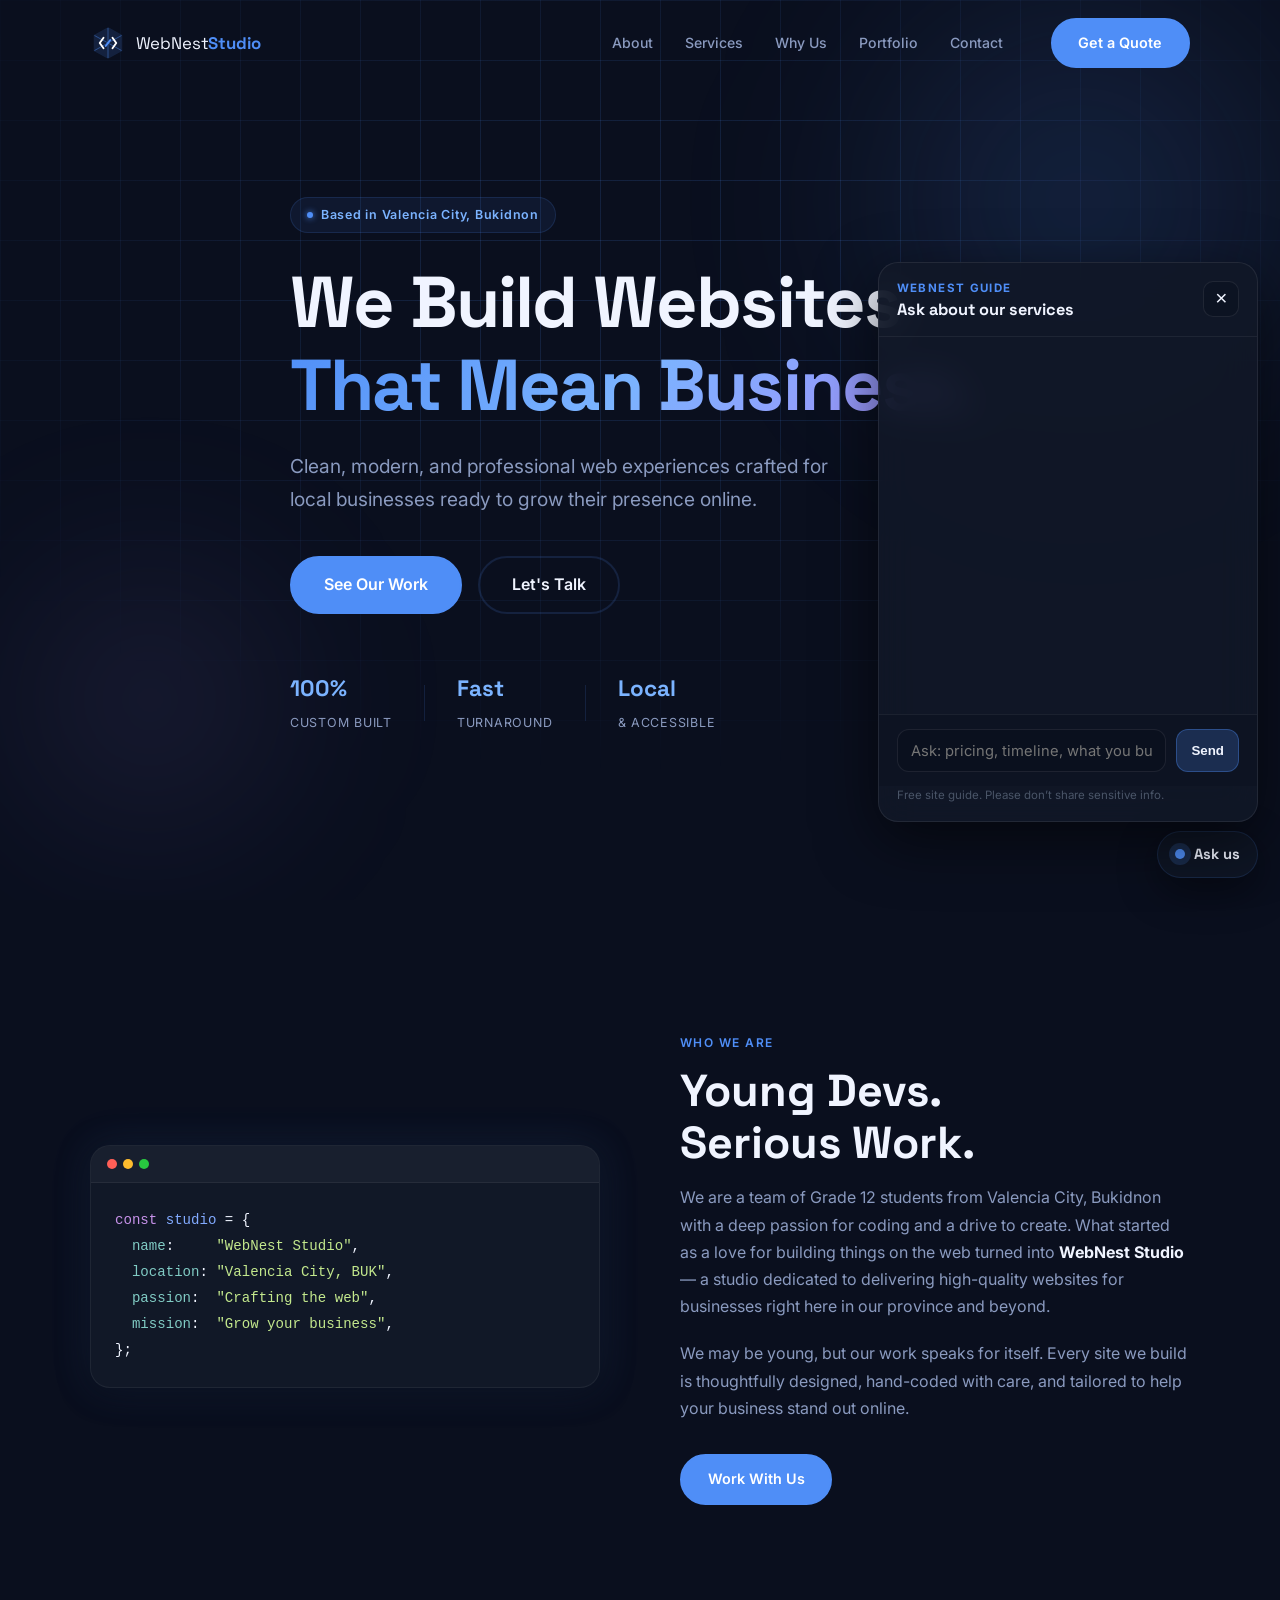
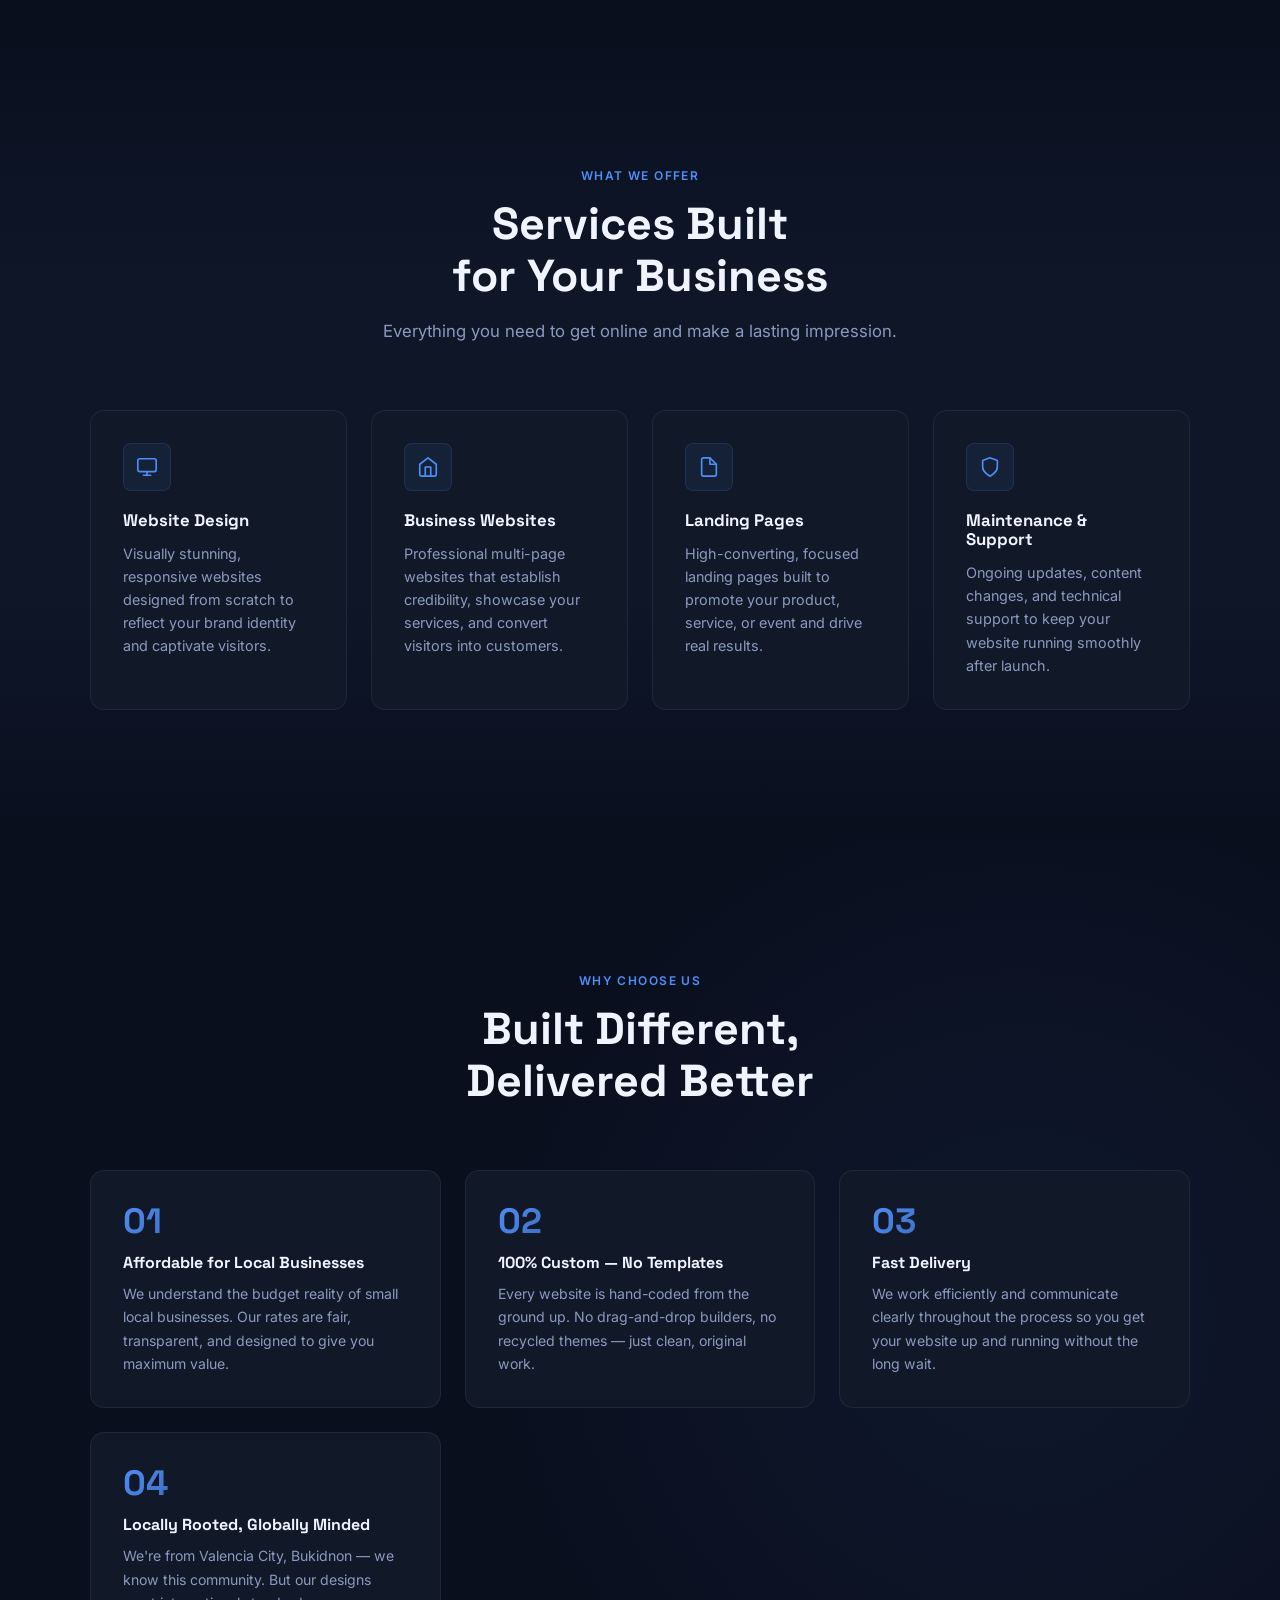
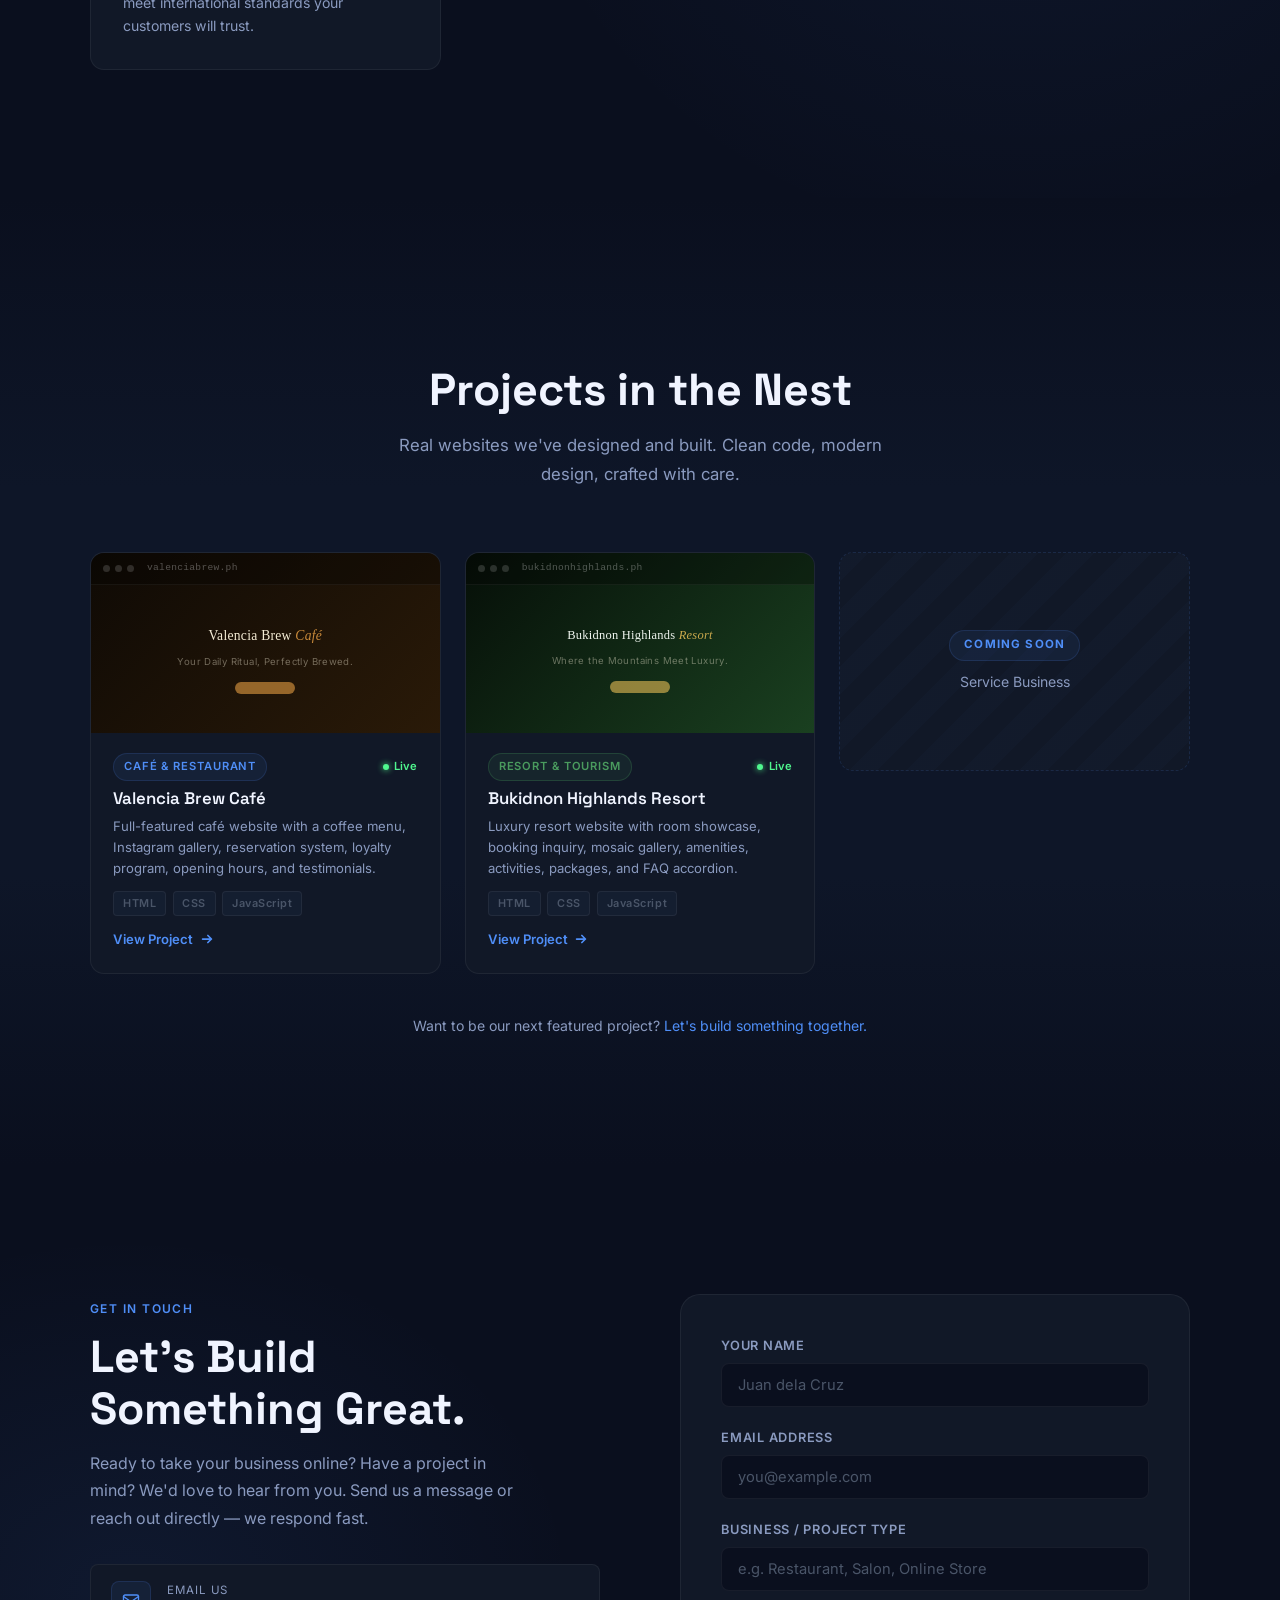
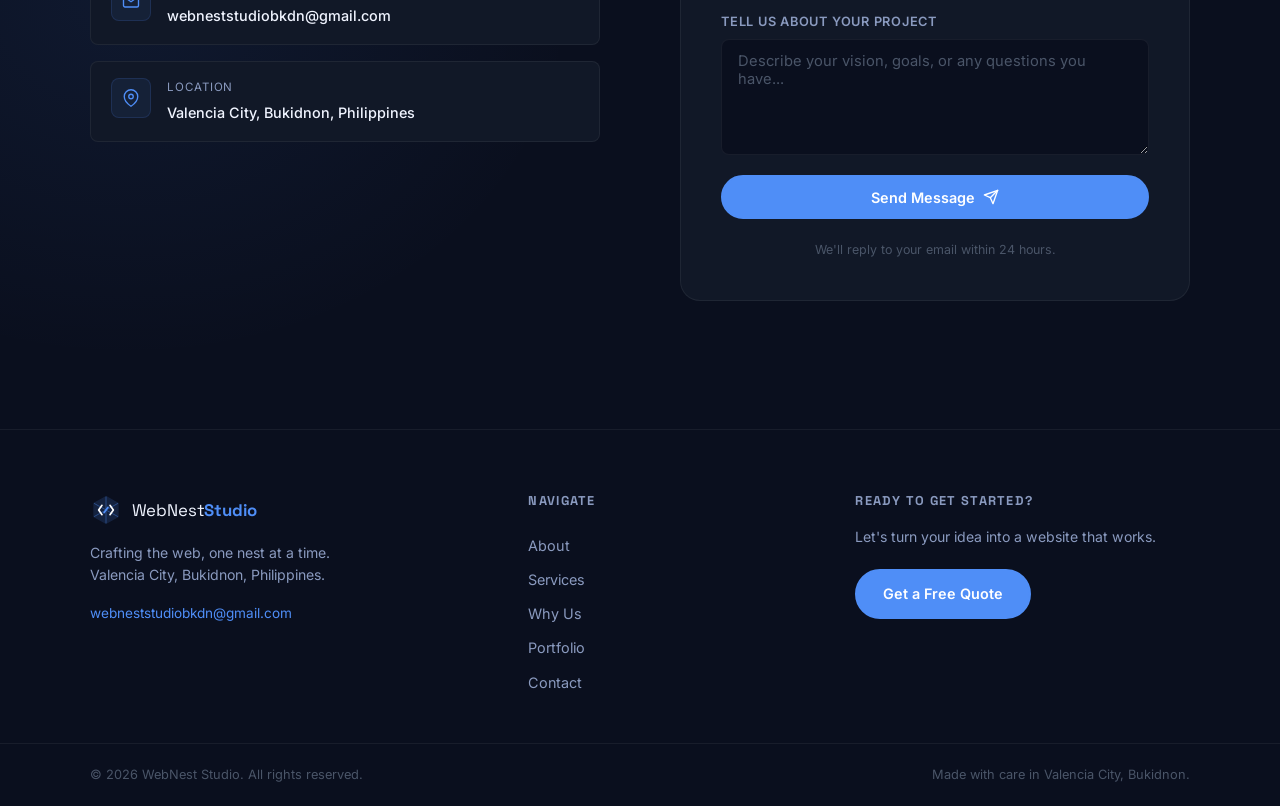
==== commit 9df21636: "feat: add AI chatbot site guide Adds a floating chat widget on the main homepage and a Vercel server" ====
--- a/index.html
+++ b/index.html
@@ -439,6 +439,37 @@
     </div>
   </footer>
 
+  <!-- ════════════════════════════════ AI CHATBOT ═══════════════════════════════ -->
+  <div class="chatbot" aria-live="polite">
+    <button class="chatbot__fab" id="chatbotFab" type="button" aria-haspopup="dialog" aria-controls="chatbotPanel" aria-expanded="false">
+      <span class="chatbot__fab-dot" aria-hidden="true"></span>
+      <span class="chatbot__fab-label">Ask us</span>
+    </button>
+
+    <section class="chatbot__panel" id="chatbotPanel" role="dialog" aria-modal="false" aria-labelledby="chatbotTitle" hidden>
+      <header class="chatbot__header">
+        <div class="chatbot__title-wrap">
+          <p class="chatbot__eyebrow">WebNest Guide</p>
+          <h3 class="chatbot__title" id="chatbotTitle">Ask about our services</h3>
+        </div>
+        <button class="chatbot__close" id="chatbotClose" type="button" aria-label="Close chat">
+          <span aria-hidden="true">×</span>
+        </button>
+      </header>
+
+      <div class="chatbot__body">
+        <div class="chatbot__messages" id="chatbotMessages" aria-label="Chat messages"></div>
+        <div class="chatbot__chips" id="chatbotChips" aria-label="Suggested questions"></div>
+      </div>
+
+      <form class="chatbot__composer" id="chatbotForm">
+        <input class="chatbot__input" id="chatbotInput" name="message" type="text" placeholder="Ask: pricing, timeline, what you build..." autocomplete="off" maxlength="400" required />
+        <button class="chatbot__send" id="chatbotSend" type="submit">Send</button>
+      </form>
+      <p class="chatbot__fineprint">Free site guide. Please don’t share sensitive info.</p>
+    </section>
+  </div>
+
   <script src="js/main.js"></script>
 </body>
 </html>
--- a/css/style.css
+++ b/css/style.css
@@ -1056,6 +1056,220 @@
 .footer__bottom p {
   font-size: 0.8rem;
   color: var(--text-faint);
+}
+
+/* ═══════════════════════════════════════════════
+   AI CHATBOT
+   ═══════════════════════════════════════════════ */
+.chatbot {
+  position: fixed;
+  right: 22px;
+  bottom: 22px;
+  z-index: 120;
+}
+
+.chatbot__fab {
+  display: inline-flex;
+  align-items: center;
+  gap: 0.6rem;
+  padding: 0.85rem 1.05rem;
+  border-radius: 999px;
+  border: 1px solid var(--border);
+  background: rgba(17, 24, 39, 0.75);
+  backdrop-filter: blur(18px);
+  -webkit-backdrop-filter: blur(18px);
+  color: var(--text);
+  cursor: pointer;
+  box-shadow: 0 12px 40px rgba(0,0,0,0.45);
+  transition: transform var(--transition), border-color var(--transition), background var(--transition);
+}
+
+.chatbot__fab:hover {
+  transform: translateY(-2px);
+  border-color: rgba(79, 142, 247, 0.35);
+  background: rgba(17, 24, 39, 0.85);
+}
+
+.chatbot__fab-dot {
+  width: 10px;
+  height: 10px;
+  border-radius: 50%;
+  background: var(--accent);
+  box-shadow: 0 0 0 6px rgba(79, 142, 247, 0.18);
+}
+
+.chatbot__fab-label {
+  font-family: var(--font-head);
+  font-weight: 700;
+  font-size: 0.92rem;
+}
+
+.chatbot__panel {
+  position: absolute;
+  right: 0;
+  bottom: 56px;
+  width: min(380px, calc(100vw - 44px));
+  height: min(560px, calc(100vh - 120px));
+  display: grid;
+  grid-template-rows: auto 1fr auto auto;
+  background: rgba(17, 24, 39, 0.9);
+  border: 1px solid rgba(255,255,255,0.08);
+  border-radius: var(--radius-lg);
+  box-shadow: 0 18px 60px rgba(0,0,0,0.55);
+  backdrop-filter: blur(18px);
+  -webkit-backdrop-filter: blur(18px);
+  overflow: hidden;
+}
+
+.chatbot__header {
+  display: flex;
+  align-items: center;
+  justify-content: space-between;
+  gap: 1rem;
+  padding: 1rem 1.1rem;
+  border-bottom: 1px solid rgba(255,255,255,0.06);
+}
+
+.chatbot__eyebrow {
+  font-size: 0.72rem;
+  font-weight: 700;
+  letter-spacing: 0.12em;
+  text-transform: uppercase;
+  color: var(--accent);
+}
+
+.chatbot__title {
+  font-size: 1.02rem;
+  margin-top: 0.15rem;
+}
+
+.chatbot__close {
+  width: 36px;
+  height: 36px;
+  border-radius: 10px;
+  border: 1px solid rgba(255,255,255,0.08);
+  background: rgba(10, 15, 30, 0.35);
+  color: var(--text);
+  cursor: pointer;
+  display: grid;
+  place-items: center;
+  transition: border-color var(--transition), background var(--transition);
+}
+.chatbot__close:hover {
+  border-color: rgba(79,142,247,0.35);
+  background: rgba(10, 15, 30, 0.55);
+}
+.chatbot__close span { font-size: 1.3rem; line-height: 1; transform: translateY(-1px); }
+
+.chatbot__body {
+  padding: 0.9rem 1.1rem;
+  display: grid;
+  grid-template-rows: 1fr auto;
+  gap: 0.8rem;
+  overflow: hidden;
+}
+
+.chatbot__messages {
+  overflow: auto;
+  display: flex;
+  flex-direction: column;
+  gap: 0.7rem;
+  padding-right: 0.25rem;
+}
+
+.chatbot__msg {
+  max-width: 92%;
+  padding: 0.7rem 0.85rem;
+  border-radius: 14px;
+  border: 1px solid rgba(255,255,255,0.06);
+  line-height: 1.5;
+  font-size: 0.92rem;
+  white-space: pre-wrap;
+  word-break: break-word;
+}
+
+.chatbot__msg--user {
+  align-self: flex-end;
+  background: rgba(79, 142, 247, 0.14);
+  border-color: rgba(79, 142, 247, 0.22);
+}
+
+.chatbot__msg--bot {
+  align-self: flex-start;
+  background: rgba(255,255,255,0.04);
+}
+
+.chatbot__chips {
+  display: flex;
+  flex-wrap: wrap;
+  gap: 0.5rem;
+}
+
+.chatbot__chip {
+  font-size: 0.78rem;
+  padding: 0.45rem 0.65rem;
+  border-radius: 999px;
+  background: rgba(79,142,247,0.08);
+  border: 1px solid rgba(79,142,247,0.18);
+  color: var(--text);
+  cursor: pointer;
+  transition: transform var(--transition), border-color var(--transition), background var(--transition);
+}
+.chatbot__chip:hover {
+  transform: translateY(-1px);
+  border-color: rgba(79,142,247,0.35);
+  background: rgba(79,142,247,0.12);
+}
+
+.chatbot__composer {
+  padding: 0.9rem 1.1rem;
+  border-top: 1px solid rgba(255,255,255,0.06);
+  display: grid;
+  grid-template-columns: 1fr auto;
+  gap: 0.6rem;
+  background: rgba(10, 15, 30, 0.35);
+}
+
+.chatbot__input {
+  background: rgba(10, 15, 30, 0.55);
+  border: 1px solid rgba(255,255,255,0.08);
+  color: var(--text);
+  border-radius: 12px;
+  padding: 0.7rem 0.85rem;
+  outline: none;
+  font-family: var(--font-body);
+  font-size: 0.92rem;
+}
+.chatbot__input:focus {
+  border-color: rgba(79,142,247,0.55);
+  box-shadow: 0 0 0 3px rgba(79,142,247,0.15);
+}
+
+.chatbot__send {
+  padding: 0.7rem 0.9rem;
+  border-radius: 12px;
+  border: 1px solid rgba(79, 142, 247, 0.35);
+  background: rgba(79, 142, 247, 0.22);
+  color: var(--text);
+  font-weight: 700;
+  cursor: pointer;
+  transition: transform var(--transition), border-color var(--transition), background var(--transition);
+}
+.chatbot__send:hover {
+  transform: translateY(-1px);
+  border-color: rgba(79,142,247,0.6);
+  background: rgba(79,142,247,0.3);
+}
+.chatbot__send:disabled {
+  opacity: 0.6;
+  cursor: not-allowed;
+  transform: none;
+}
+
+.chatbot__fineprint {
+  font-size: 0.72rem;
+  color: var(--text-faint);
+  padding: 0 1.1rem 0.95rem;
 }
 
 /* ═══════════════════════════════════════════════
@@ -1131,4 +1345,14 @@
   .why-us__grid {
     grid-template-columns: 1fr;
   }
-}
+
+  .chatbot {
+    right: 14px;
+    bottom: 14px;
+  }
+  .chatbot__panel {
+    bottom: 54px;
+    width: min(380px, calc(100vw - 28px));
+    height: min(560px, calc(100vh - 110px));
+  }
+}
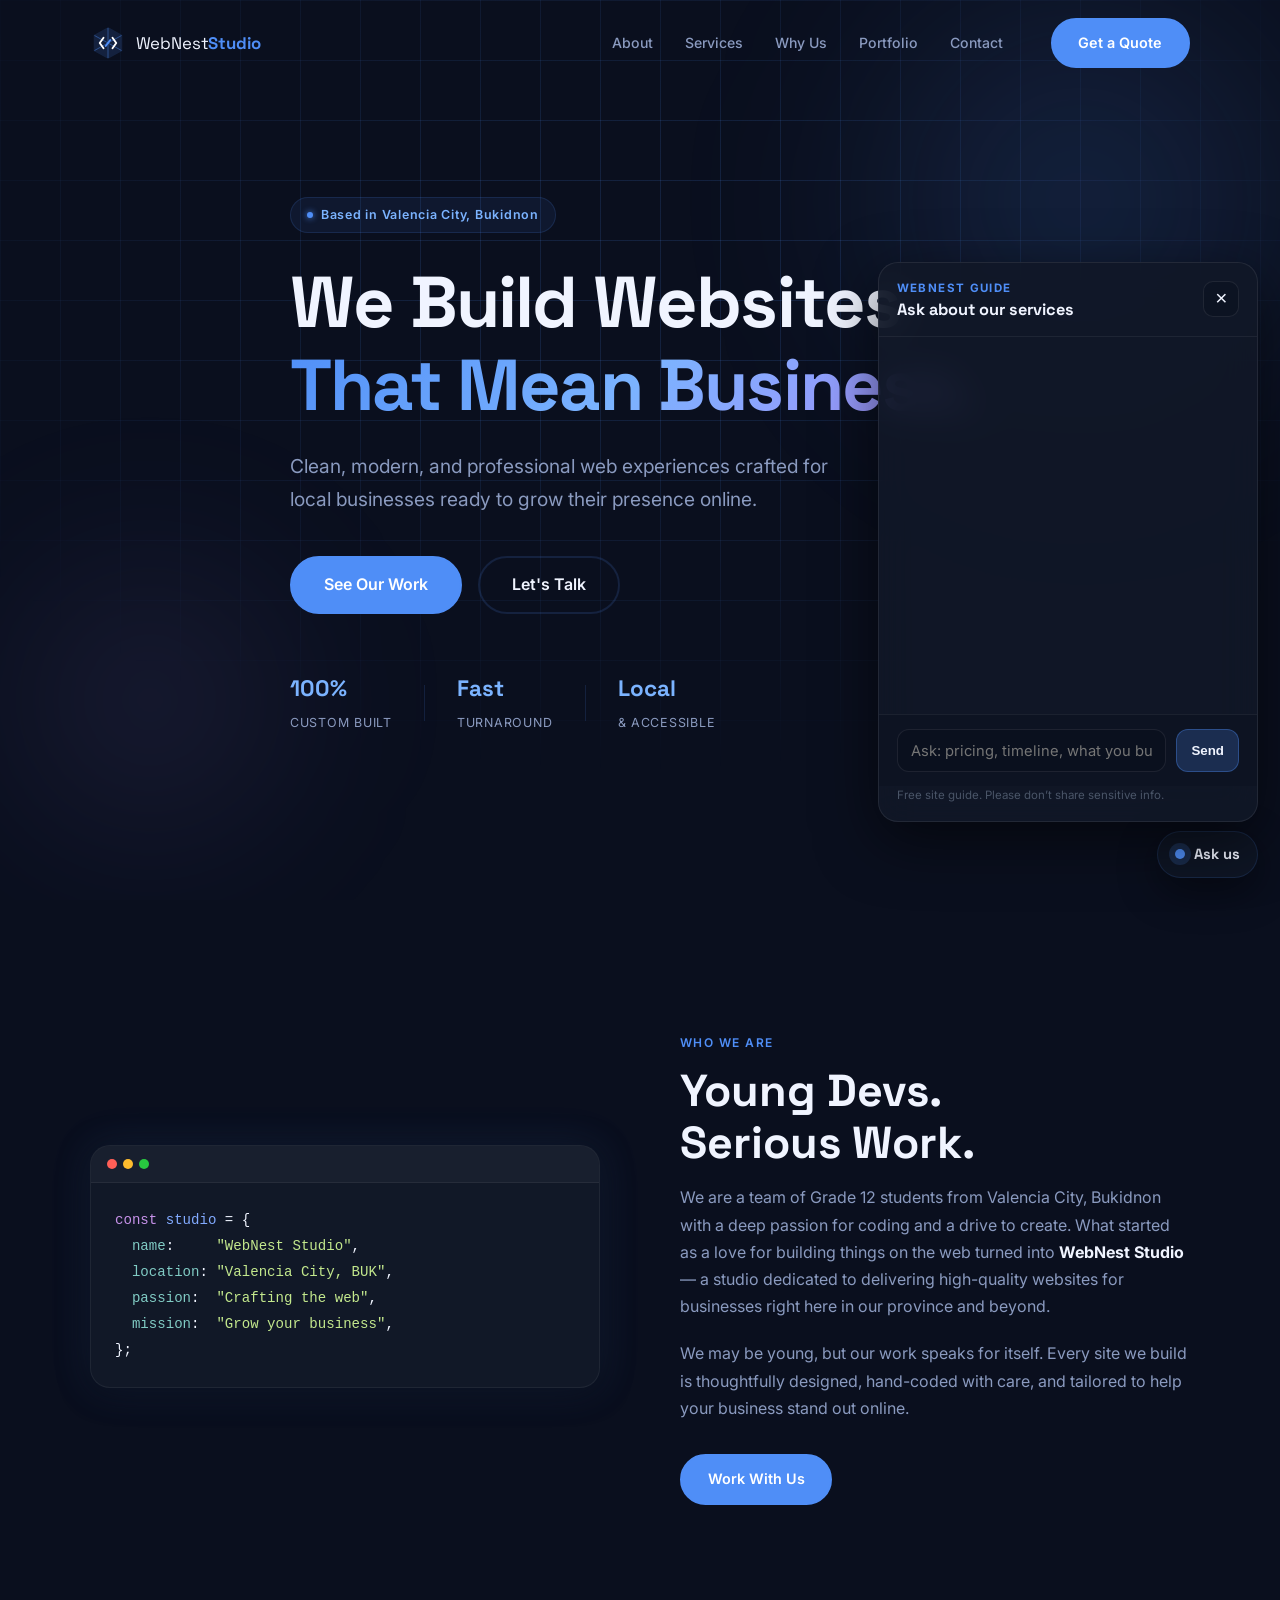
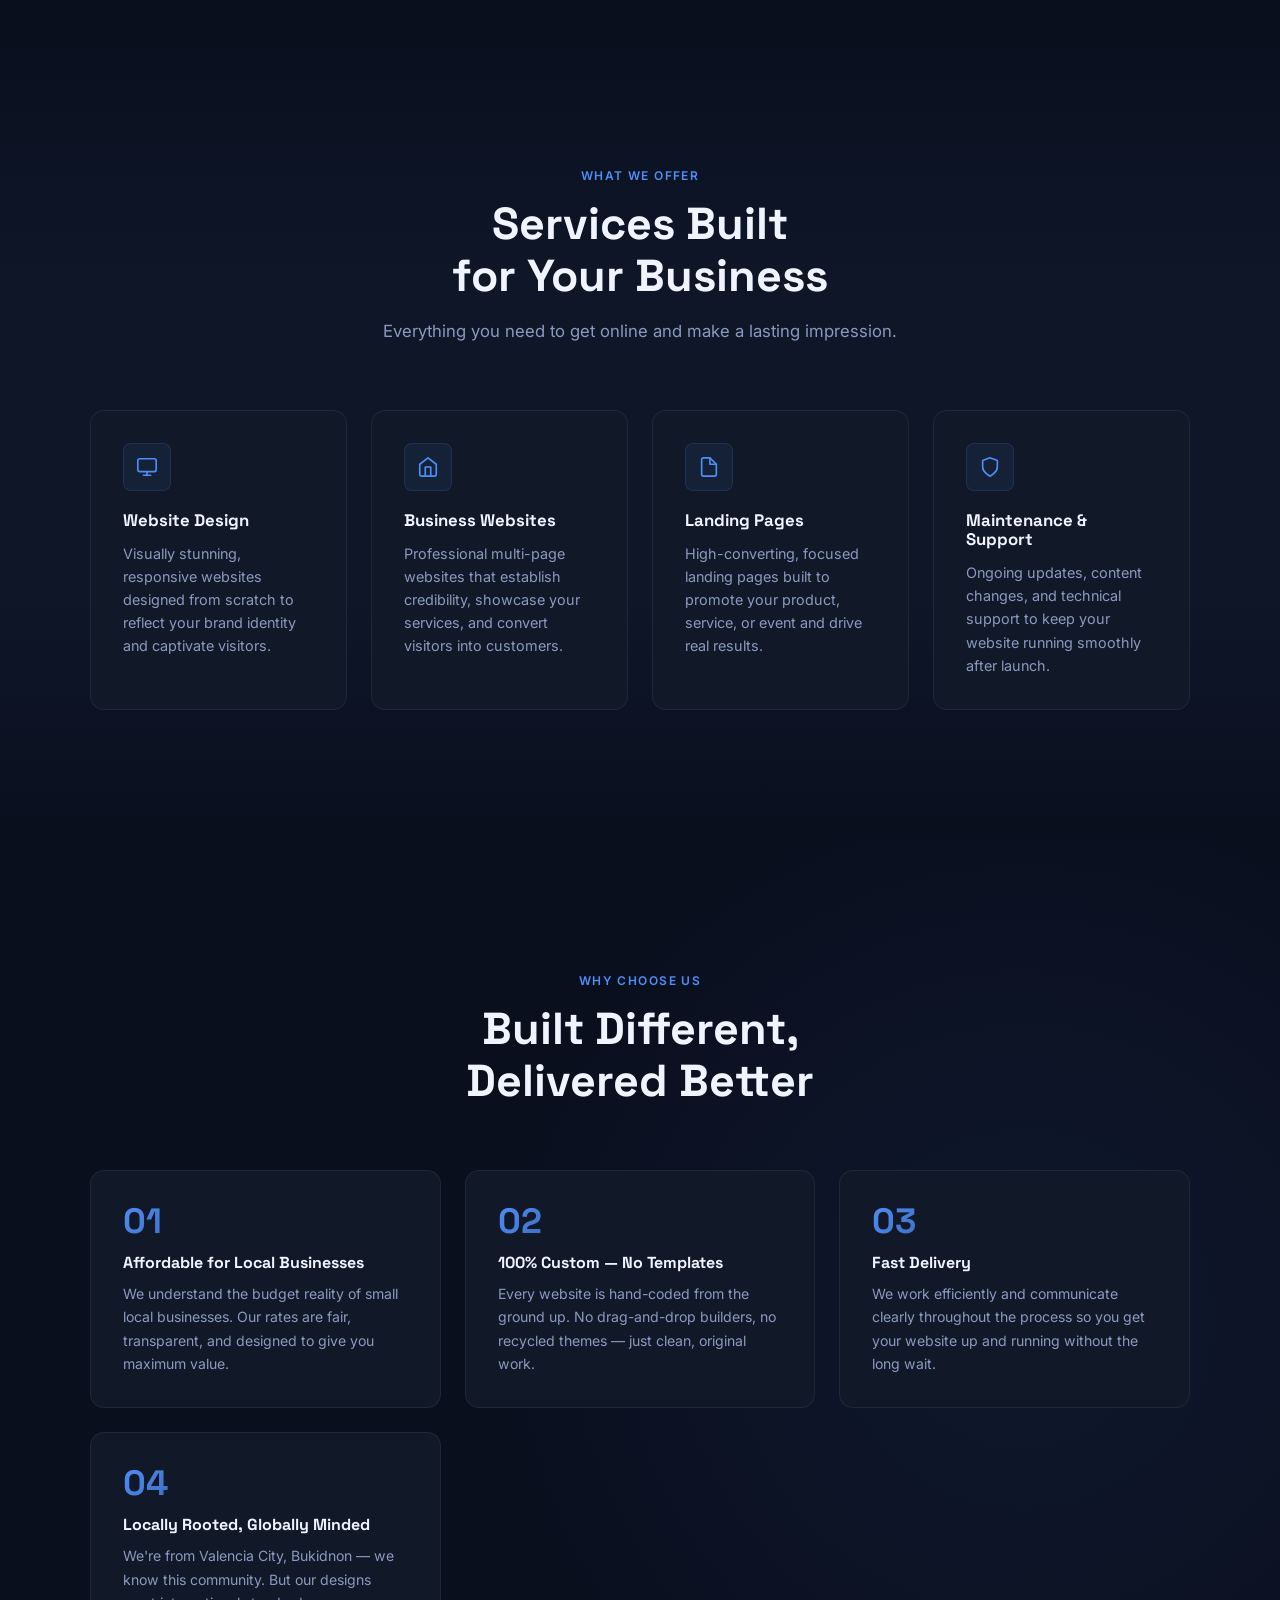
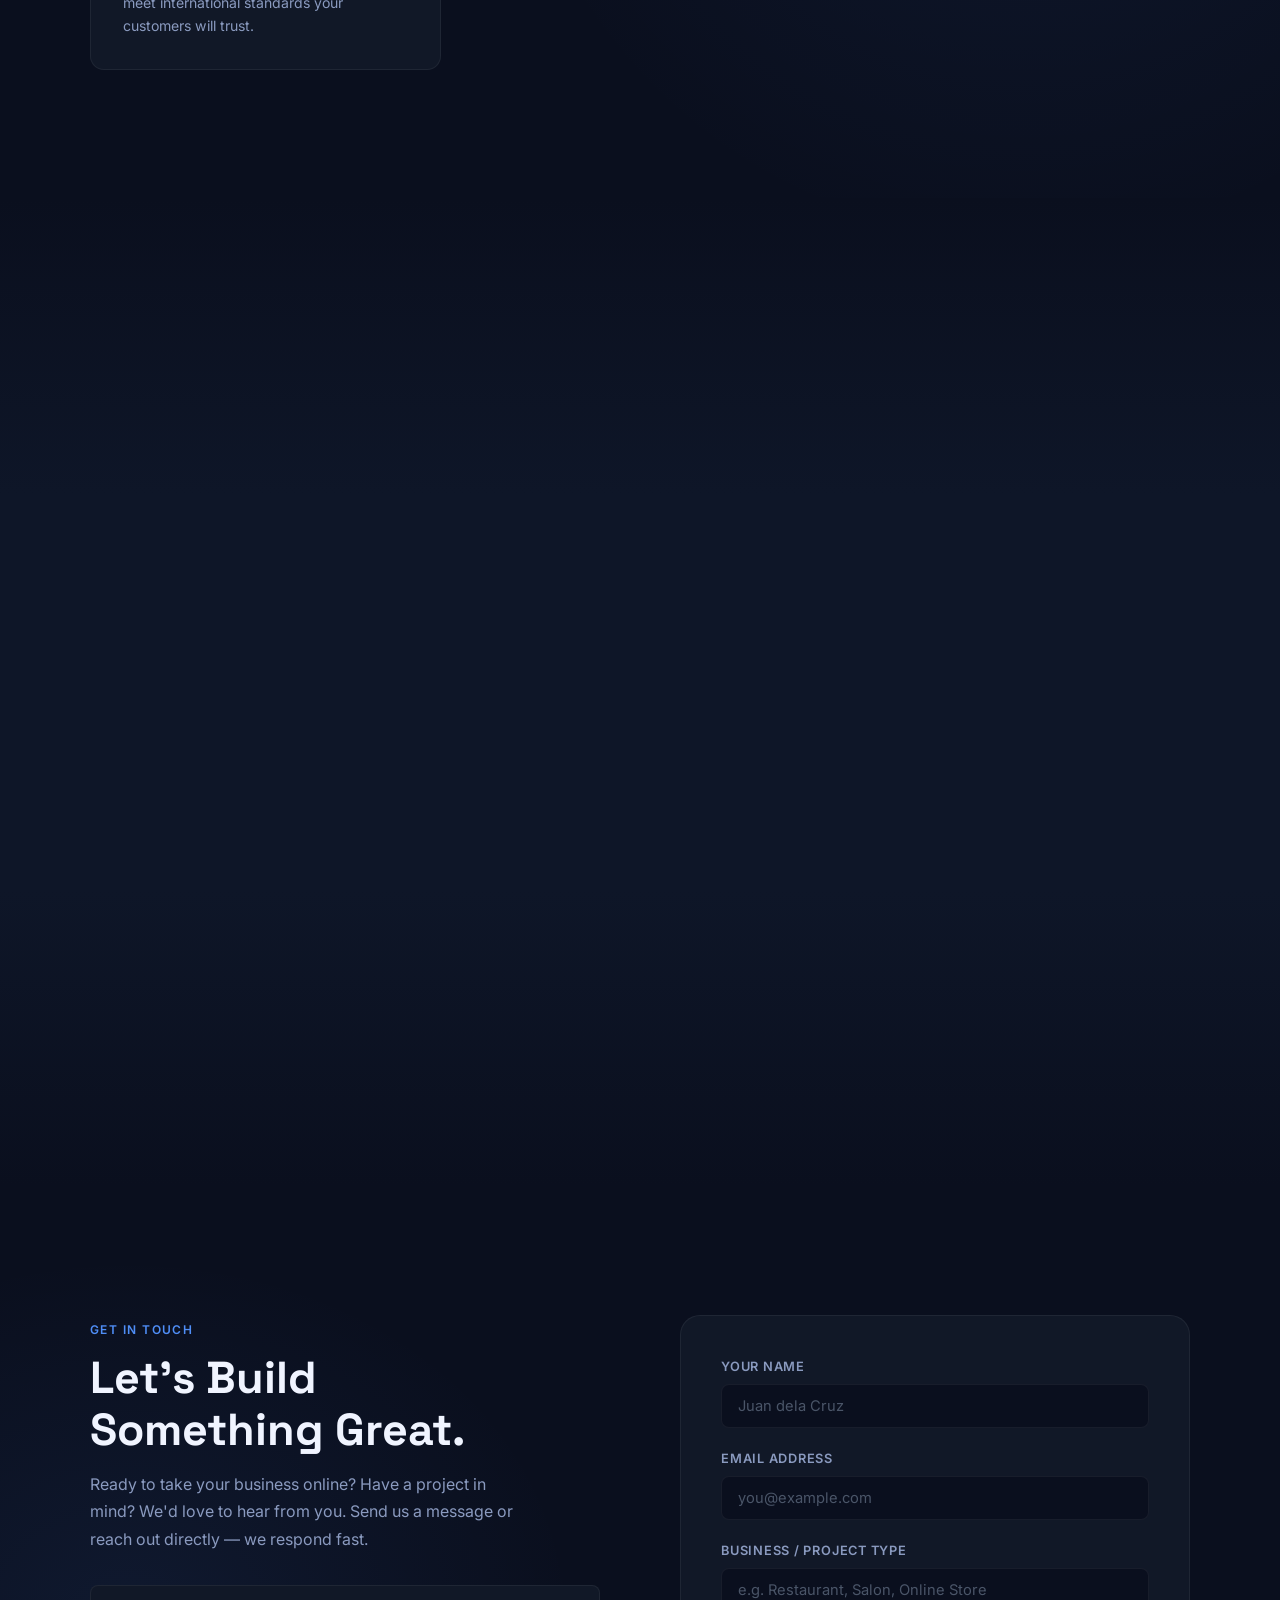
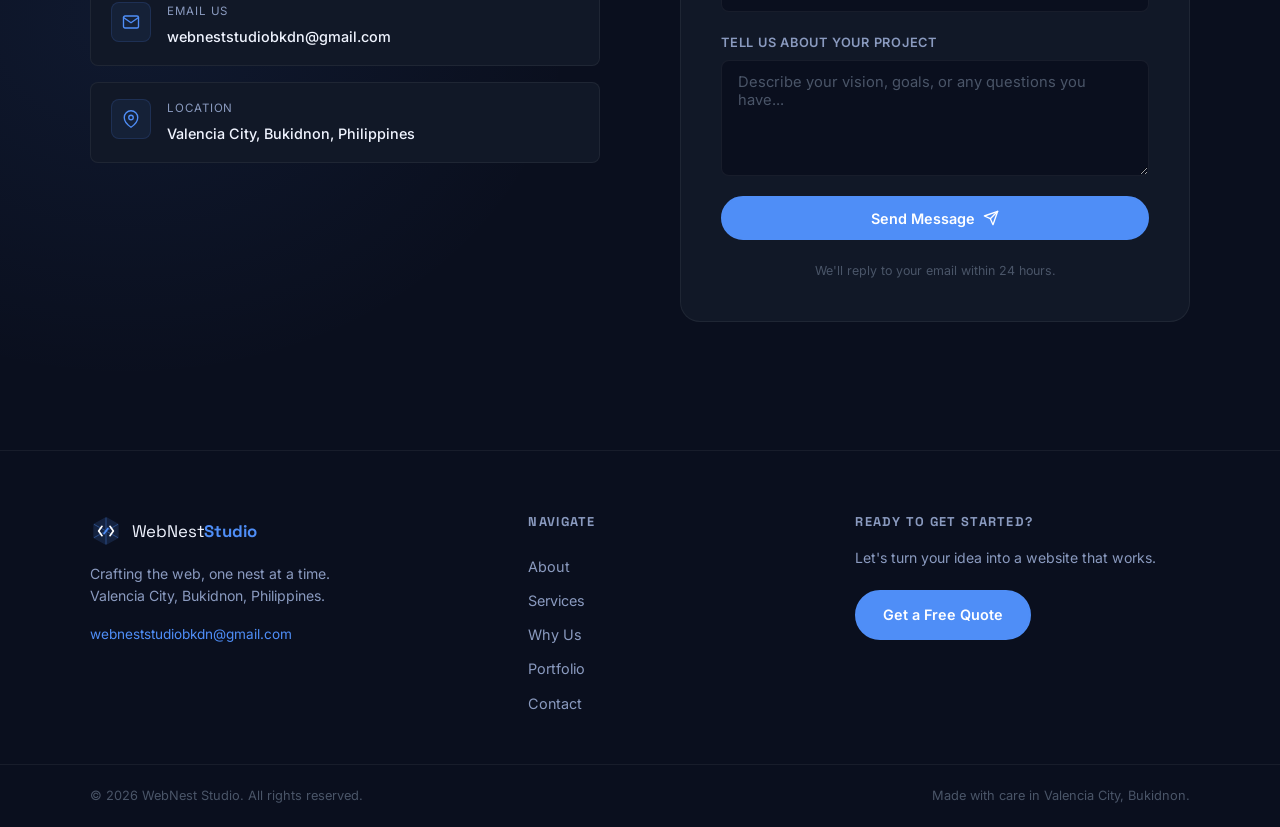
==== commit 2df9a641: "feat: tune chatbot voice and add Best Work Solution project Refines the AI site guide behavior for p" ====
--- a/index.html
+++ b/index.html
@@ -313,11 +313,42 @@
             </a>
           </div>
 
-          <div class="portfolio-card portfolio-card--coming-soon reveal">
-            <div class="portfolio-card__inner">
-              <div class="portfolio-card__label">Coming Soon</div>
-              <p class="portfolio-card__type">Service Business</p>
-            </div>
+          <!-- Best Work Solution — Live Project -->
+          <div class="portfolio-card portfolio-card--live reveal">
+            <a href="portfolio/bestworksolution/index.html" target="_blank" rel="noopener" class="portfolio-card__link" aria-label="View Best Work Solution website">
+              <div class="portfolio-card__preview">
+                <div class="pf-preview pf-preview--cafe">
+                  <div class="pf-preview__bar">
+                    <span class="pf-dot"></span><span class="pf-dot"></span><span class="pf-dot"></span>
+                    <span class="pf-url">bestworksolution.com</span>
+                  </div>
+                  <div class="pf-preview__content">
+                    <div class="pf-hero-mock">
+                      <div class="pf-logo-mock">Best Work <em>Solution</em></div>
+                      <div class="pf-tagline-mock">Elite Virtual Assistant Agency</div>
+                      <div class="pf-btn-mock"></div>
+                    </div>
+                  </div>
+                </div>
+              </div>
+              <div class="portfolio-card__info">
+                <div class="portfolio-card__meta">
+                  <span class="portfolio-card__tag">Virtual Assistant</span>
+                  <span class="portfolio-card__live-badge">
+                    <span class="live-dot"></span> Live
+                  </span>
+                </div>
+                <h3 class="portfolio-card__title">Best Work Solution</h3>
+                <p class="portfolio-card__desc">Agency website for virtual assistant services, featuring service breakdowns, FAQs, trust-focused messaging, and lead capture contact flow.</p>
+                <div class="portfolio-card__stack">
+                  <span>HTML</span><span>CSS</span><span>JavaScript</span>
+                </div>
+                <span class="portfolio-card__cta">
+                  View Project
+                  <svg viewBox="0 0 16 16" fill="none" stroke="currentColor" stroke-width="2" stroke-linecap="round" stroke-linejoin="round" width="14" height="14"><path d="M3 8h10M9 4l4 4-4 4"/></svg>
+                </span>
+              </div>
+            </a>
           </div>
 
         </div>
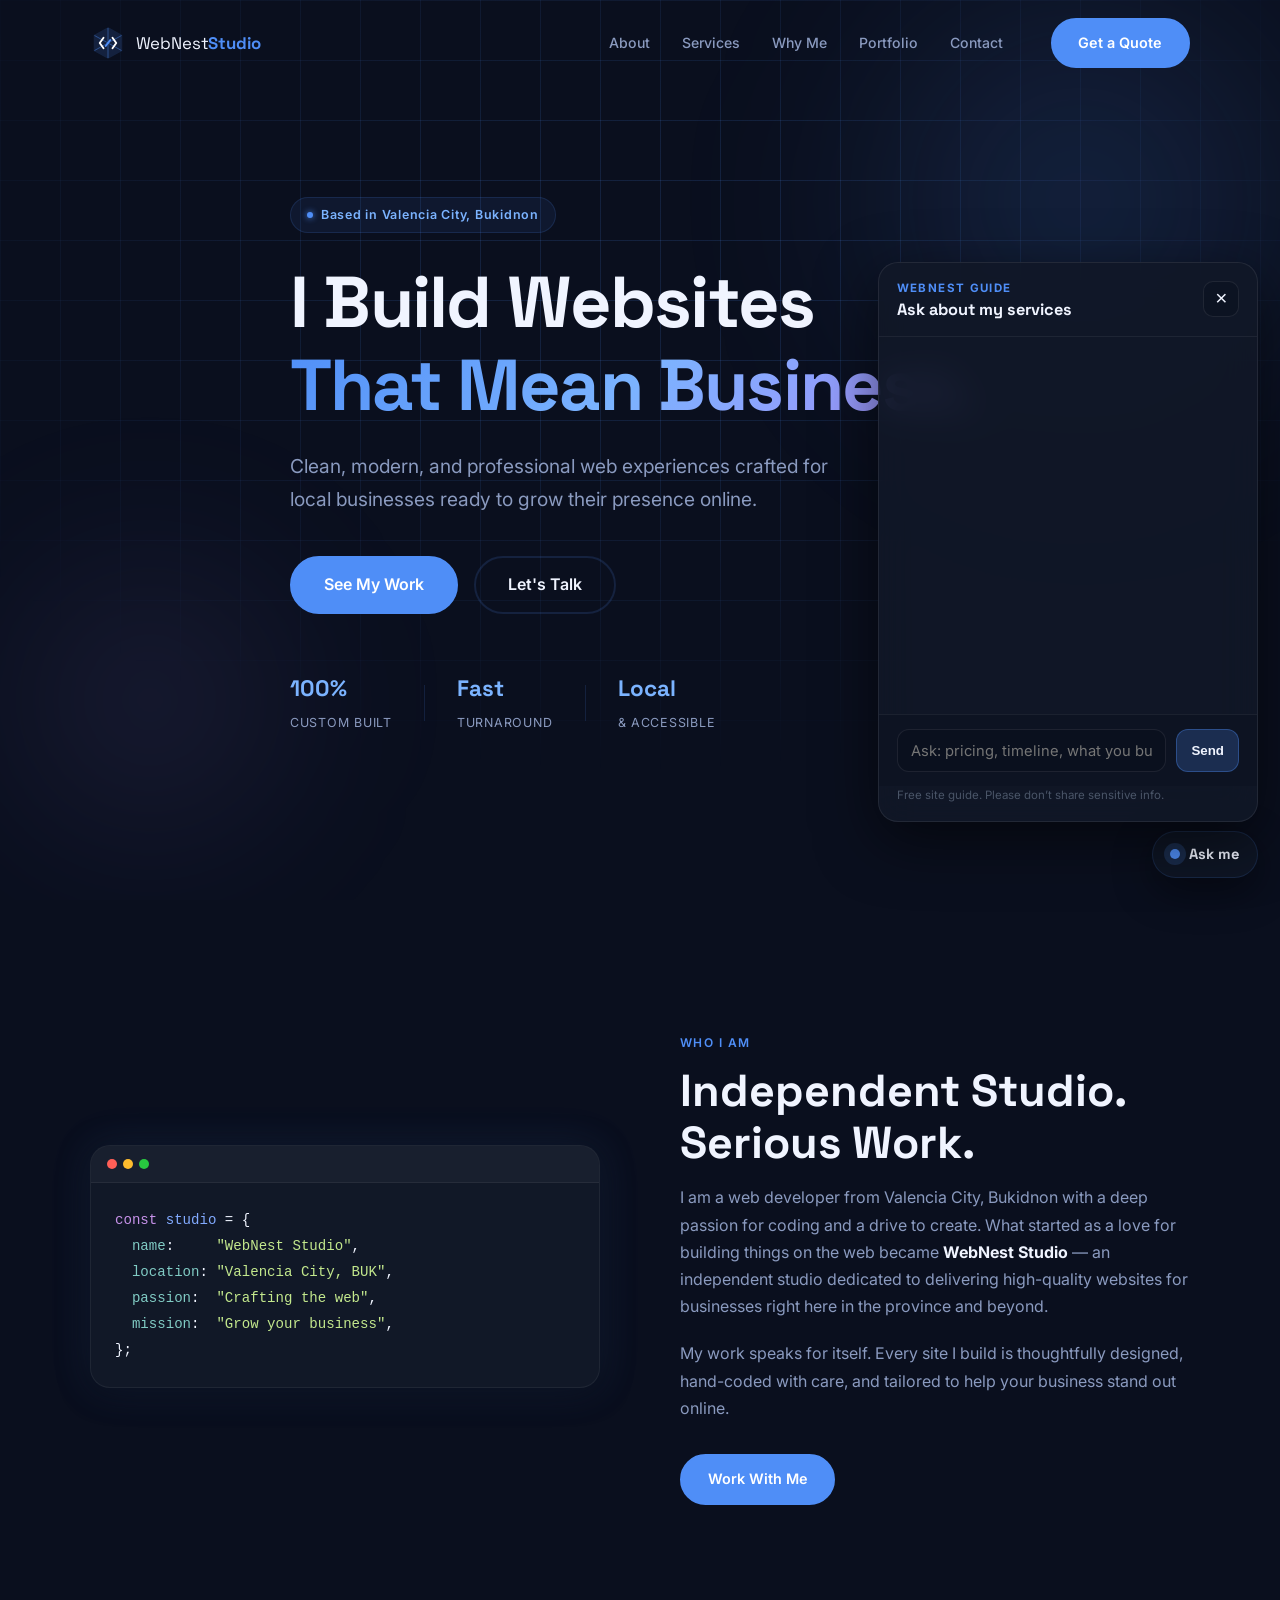
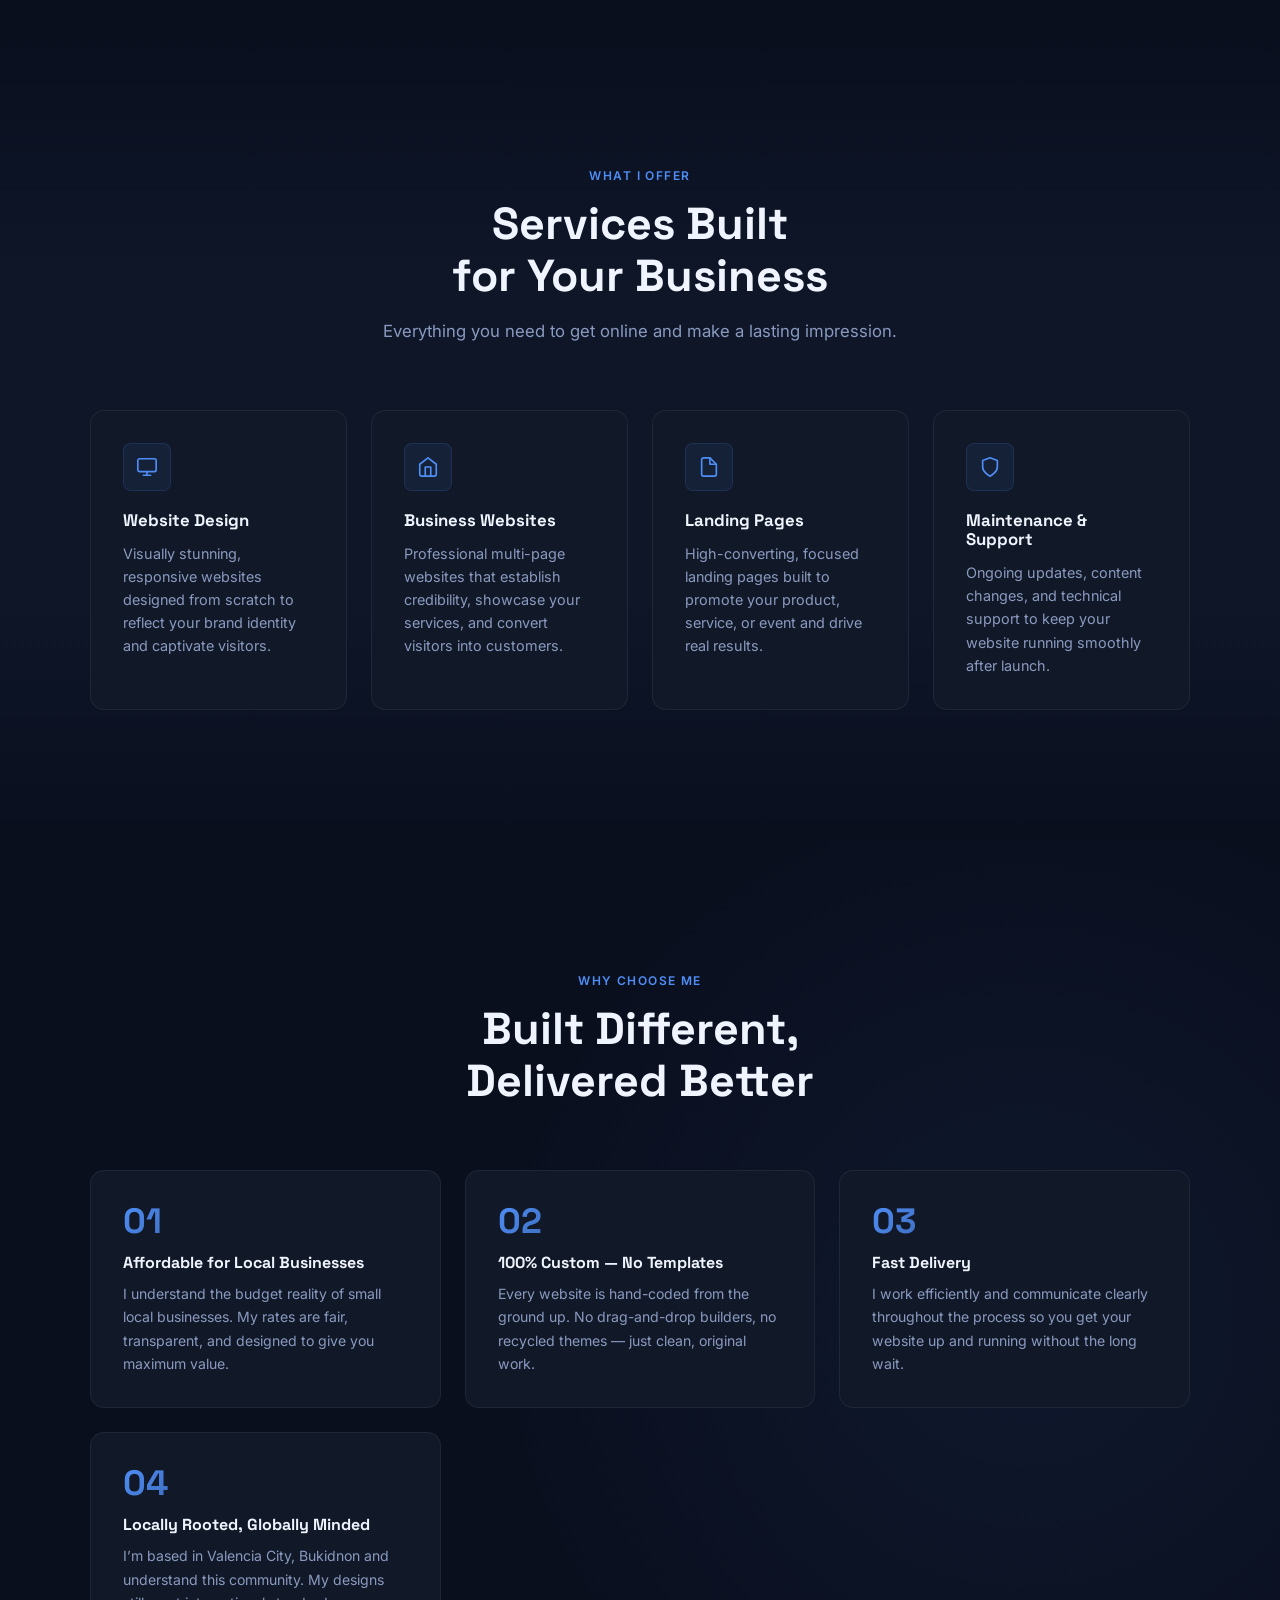
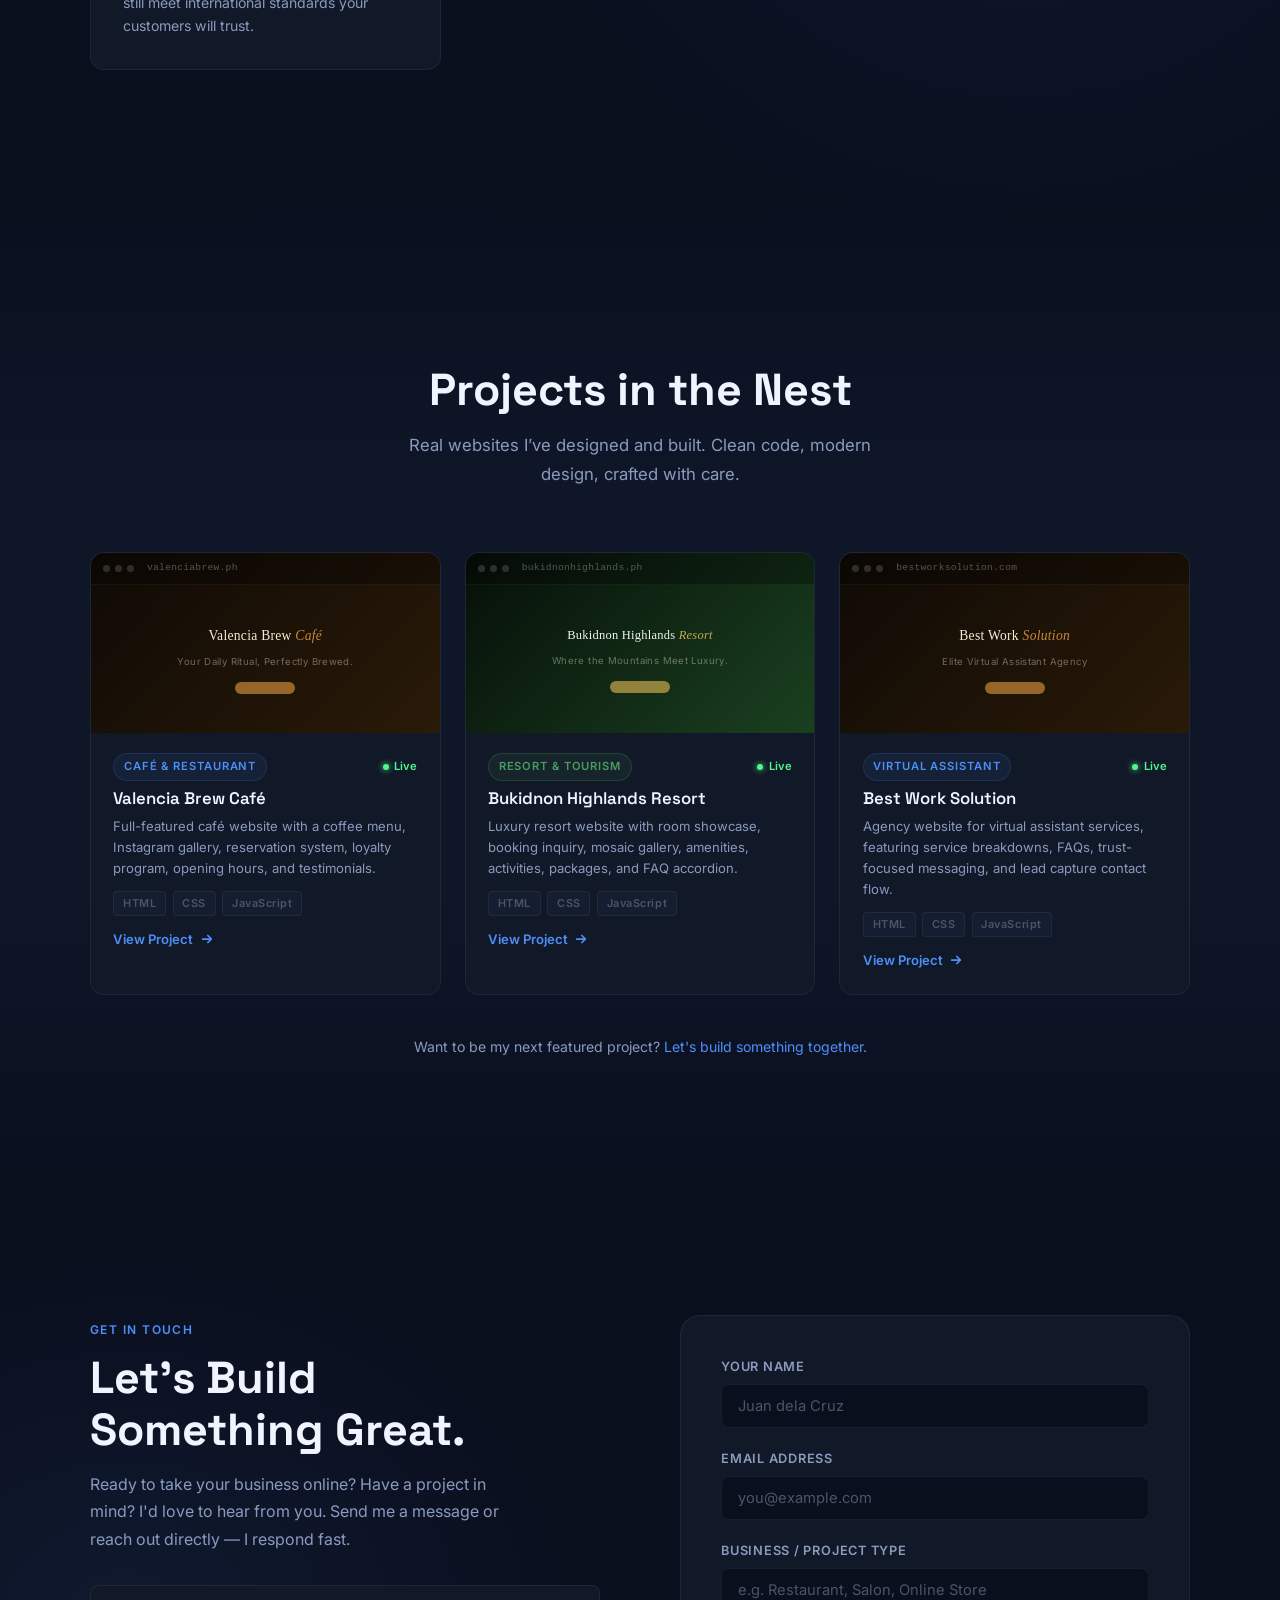
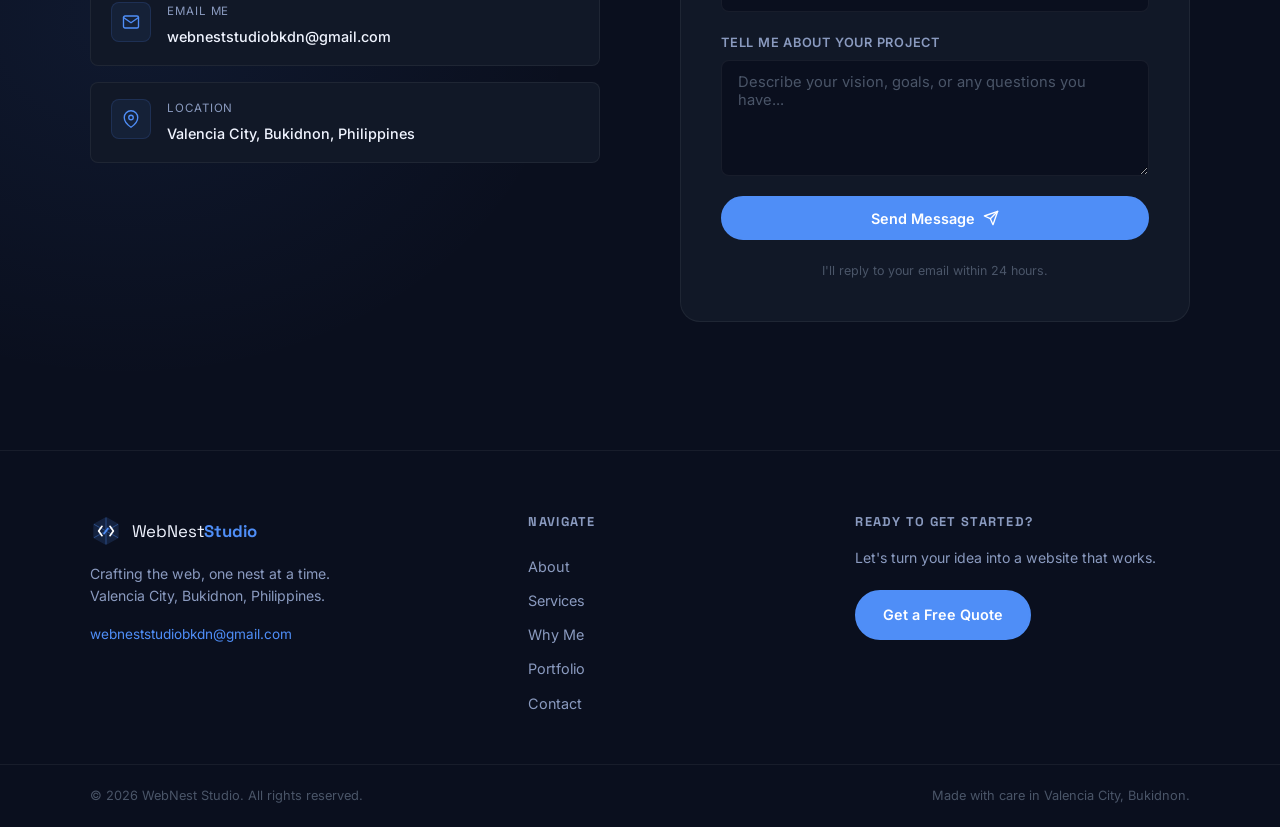
==== commit cbf7a659: "update branding copy to solo voice and harden chatbot quota fallback Shifted WebNest site and chatbo" ====
--- a/index.html
+++ b/index.html
@@ -3,7 +3,7 @@
 <head>
   <meta charset="UTF-8" />
   <meta name="viewport" content="width=device-width, initial-scale=1.0" />
-  <meta name="description" content="WebNest Studio — Professional web design services based in Valencia City, Bukidnon. We build clean, modern websites for businesses of all sizes." />
+  <meta name="description" content="WebNest Studio — Professional web design services based in Valencia City, Bukidnon. I build clean, modern websites for businesses of all sizes." />
   <title>WebNest Studio | Web Design & Development</title>
   <link rel="icon" type="image/svg+xml" href="assets/logo.svg" />
   <link rel="preconnect" href="https://fonts.googleapis.com" />
@@ -24,7 +24,7 @@
       <nav class="navbar__nav" id="navMenu" aria-label="Primary navigation">
         <a href="#about">About</a>
         <a href="#services">Services</a>
-        <a href="#why-us">Why Us</a>
+        <a href="#why-us">Why Me</a>
         <a href="#portfolio">Portfolio</a>
         <a href="#contact">Contact</a>
       </nav>
@@ -52,7 +52,7 @@
         </div>
 
         <h1 class="hero__title reveal reveal--delay-1">
-          We Build Websites<br />
+          I Build Websites<br />
           <span class="gradient-text">That Mean Business.</span>
         </h1>
 
@@ -62,7 +62,7 @@
         </p>
 
         <div class="hero__actions reveal reveal--delay-3">
-          <a href="#portfolio" class="btn btn--primary btn--lg">See Our Work</a>
+          <a href="#portfolio" class="btn btn--primary btn--lg">See My Work</a>
           <a href="#contact" class="btn btn--ghost btn--lg">Let's Talk</a>
         </div>
 
@@ -108,21 +108,21 @@
           </div>
 
           <div class="about__text">
-            <p class="section__eyebrow reveal">Who We Are</p>
-            <h2 class="section__title reveal">Young Devs.<br />Serious Work.</h2>
+            <p class="section__eyebrow reveal">Who I Am</p>
+            <h2 class="section__title reveal">Independent Studio.<br />Serious Work.</h2>
             <p class="about__body reveal">
-              We are a team of Grade 12 students from Valencia City, Bukidnon with a deep
-              passion for coding and a drive to create. What started as a love for building
-              things on the web turned into <strong>WebNest Studio</strong> — a studio
+              I am a web developer from Valencia City, Bukidnon with a deep passion for
+              coding and a drive to create. What started as a love for building things on
+              the web became <strong>WebNest Studio</strong> — an independent studio
               dedicated to delivering high-quality websites for businesses right here in
-              our province and beyond.
+              the province and beyond.
             </p>
             <p class="about__body reveal">
-              We may be young, but our work speaks for itself. Every site we build is
-              thoughtfully designed, hand-coded with care, and tailored to help your
+              My work speaks for itself. Every site I build is thoughtfully designed,
+              hand-coded with care, and tailored to help your
               business stand out online.
             </p>
-            <a href="#contact" class="btn btn--primary reveal">Work With Us</a>
+            <a href="#contact" class="btn btn--primary reveal">Work With Me</a>
           </div>
         </div>
       </div>
@@ -132,7 +132,7 @@
     <section class="section services" id="services">
       <div class="container">
         <div class="section__header">
-          <p class="section__eyebrow reveal">What We Offer</p>
+          <p class="section__eyebrow reveal">What I Offer</p>
           <h2 class="section__title reveal">Services Built<br />for Your Business</h2>
           <p class="section__sub reveal">
             Everything you need to get online and make a lasting impression.
@@ -190,7 +190,7 @@
       <div class="why-us__bg" aria-hidden="true"></div>
       <div class="container">
         <div class="section__header">
-          <p class="section__eyebrow reveal">Why Choose Us</p>
+          <p class="section__eyebrow reveal">Why Choose Me</p>
           <h2 class="section__title reveal">Built Different,<br />Delivered Better</h2>
         </div>
 
@@ -199,7 +199,7 @@
           <div class="why-card reveal">
             <div class="why-card__num">01</div>
             <h3>Affordable for Local Businesses</h3>
-            <p>We understand the budget reality of small local businesses. Our rates are fair, transparent, and designed to give you maximum value.</p>
+            <p>I understand the budget reality of small local businesses. My rates are fair, transparent, and designed to give you maximum value.</p>
           </div>
 
           <div class="why-card reveal">
@@ -211,13 +211,13 @@
           <div class="why-card reveal">
             <div class="why-card__num">03</div>
             <h3>Fast Delivery</h3>
-            <p>We work efficiently and communicate clearly throughout the process so you get your website up and running without the long wait.</p>
+            <p>I work efficiently and communicate clearly throughout the process so you get your website up and running without the long wait.</p>
           </div>
 
           <div class="why-card reveal">
             <div class="why-card__num">04</div>
             <h3>Locally Rooted, Globally Minded</h3>
-            <p>We're from Valencia City, Bukidnon — we know this community. But our designs meet international standards your customers will trust.</p>
+            <p>I’m based in Valencia City, Bukidnon and understand this community. My designs still meet international standards your customers will trust.</p>
           </div>
 
         </div>
@@ -228,10 +228,10 @@
     <section class="section portfolio" id="portfolio">
       <div class="container">
         <div class="section__header">
-          <p class="section__eyebrow reveal">Our Work</p>
+          <p class="section__eyebrow reveal">My Work</p>
           <h2 class="section__title reveal">Projects in the Nest</h2>
           <p class="section__sub reveal">
-            Real websites we've designed and built. Clean code, modern design, crafted with care.
+            Real websites I’ve designed and built. Clean code, modern design, crafted with care.
           </p>
         </div>
 
@@ -354,7 +354,7 @@
         </div>
 
         <p class="portfolio__note reveal">
-          Want to be our next featured project? <a href="#contact" class="link">Let's build something together.</a>
+          Want to be my next featured project? <a href="#contact" class="link">Let's build something together.</a>
         </p>
       </div>
     </section>
@@ -369,8 +369,8 @@
             <p class="section__eyebrow reveal">Get in Touch</p>
             <h2 class="section__title reveal">Let's Build<br />Something Great.</h2>
             <p class="contact__body reveal">
-              Ready to take your business online? Have a project in mind? We'd love to
-              hear from you. Send us a message or reach out directly — we respond fast.
+              Ready to take your business online? Have a project in mind? I'd love to
+              hear from you. Send me a message or reach out directly — I respond fast.
             </p>
 
             <div class="contact__details reveal">
@@ -381,7 +381,7 @@
                   </svg>
                 </div>
                 <div>
-                  <span class="contact__item-label">Email Us</span>
+                  <span class="contact__item-label">Email Me</span>
                   <span class="contact__item-value">webneststudiobkdn@gmail.com</span>
                 </div>
               </a>
@@ -414,7 +414,7 @@
               <input type="text" id="business" name="business" placeholder="e.g. Restaurant, Salon, Online Store" />
             </div>
             <div class="form-group">
-              <label for="message">Tell Us About Your Project</label>
+              <label for="message">Tell Me About Your Project</label>
               <textarea id="message" name="message" rows="5" placeholder="Describe your vision, goals, or any questions you have..." required></textarea>
             </div>
             <button type="submit" class="btn btn--primary btn--full">
@@ -423,7 +423,7 @@
                 <line x1="22" y1="2" x2="11" y2="13"/><polygon points="22 2 15 22 11 13 2 9 22 2"/>
               </svg>
             </button>
-            <p class="form__note">We'll reply to your email within 24 hours.</p>
+            <p class="form__note">I'll reply to your email within 24 hours.</p>
           </form>
 
         </div>
@@ -450,7 +450,7 @@
         <h4>Navigate</h4>
         <a href="#about">About</a>
         <a href="#services">Services</a>
-        <a href="#why-us">Why Us</a>
+        <a href="#why-us">Why Me</a>
         <a href="#portfolio">Portfolio</a>
         <a href="#contact">Contact</a>
       </nav>
@@ -474,14 +474,14 @@
   <div class="chatbot" aria-live="polite">
     <button class="chatbot__fab" id="chatbotFab" type="button" aria-haspopup="dialog" aria-controls="chatbotPanel" aria-expanded="false">
       <span class="chatbot__fab-dot" aria-hidden="true"></span>
-      <span class="chatbot__fab-label">Ask us</span>
+      <span class="chatbot__fab-label">Ask me</span>
     </button>
 
     <section class="chatbot__panel" id="chatbotPanel" role="dialog" aria-modal="false" aria-labelledby="chatbotTitle" hidden>
       <header class="chatbot__header">
         <div class="chatbot__title-wrap">
           <p class="chatbot__eyebrow">WebNest Guide</p>
-          <h3 class="chatbot__title" id="chatbotTitle">Ask about our services</h3>
+          <h3 class="chatbot__title" id="chatbotTitle">Ask about my services</h3>
         </div>
         <button class="chatbot__close" id="chatbotClose" type="button" aria-label="Close chat">
           <span aria-hidden="true">×</span>
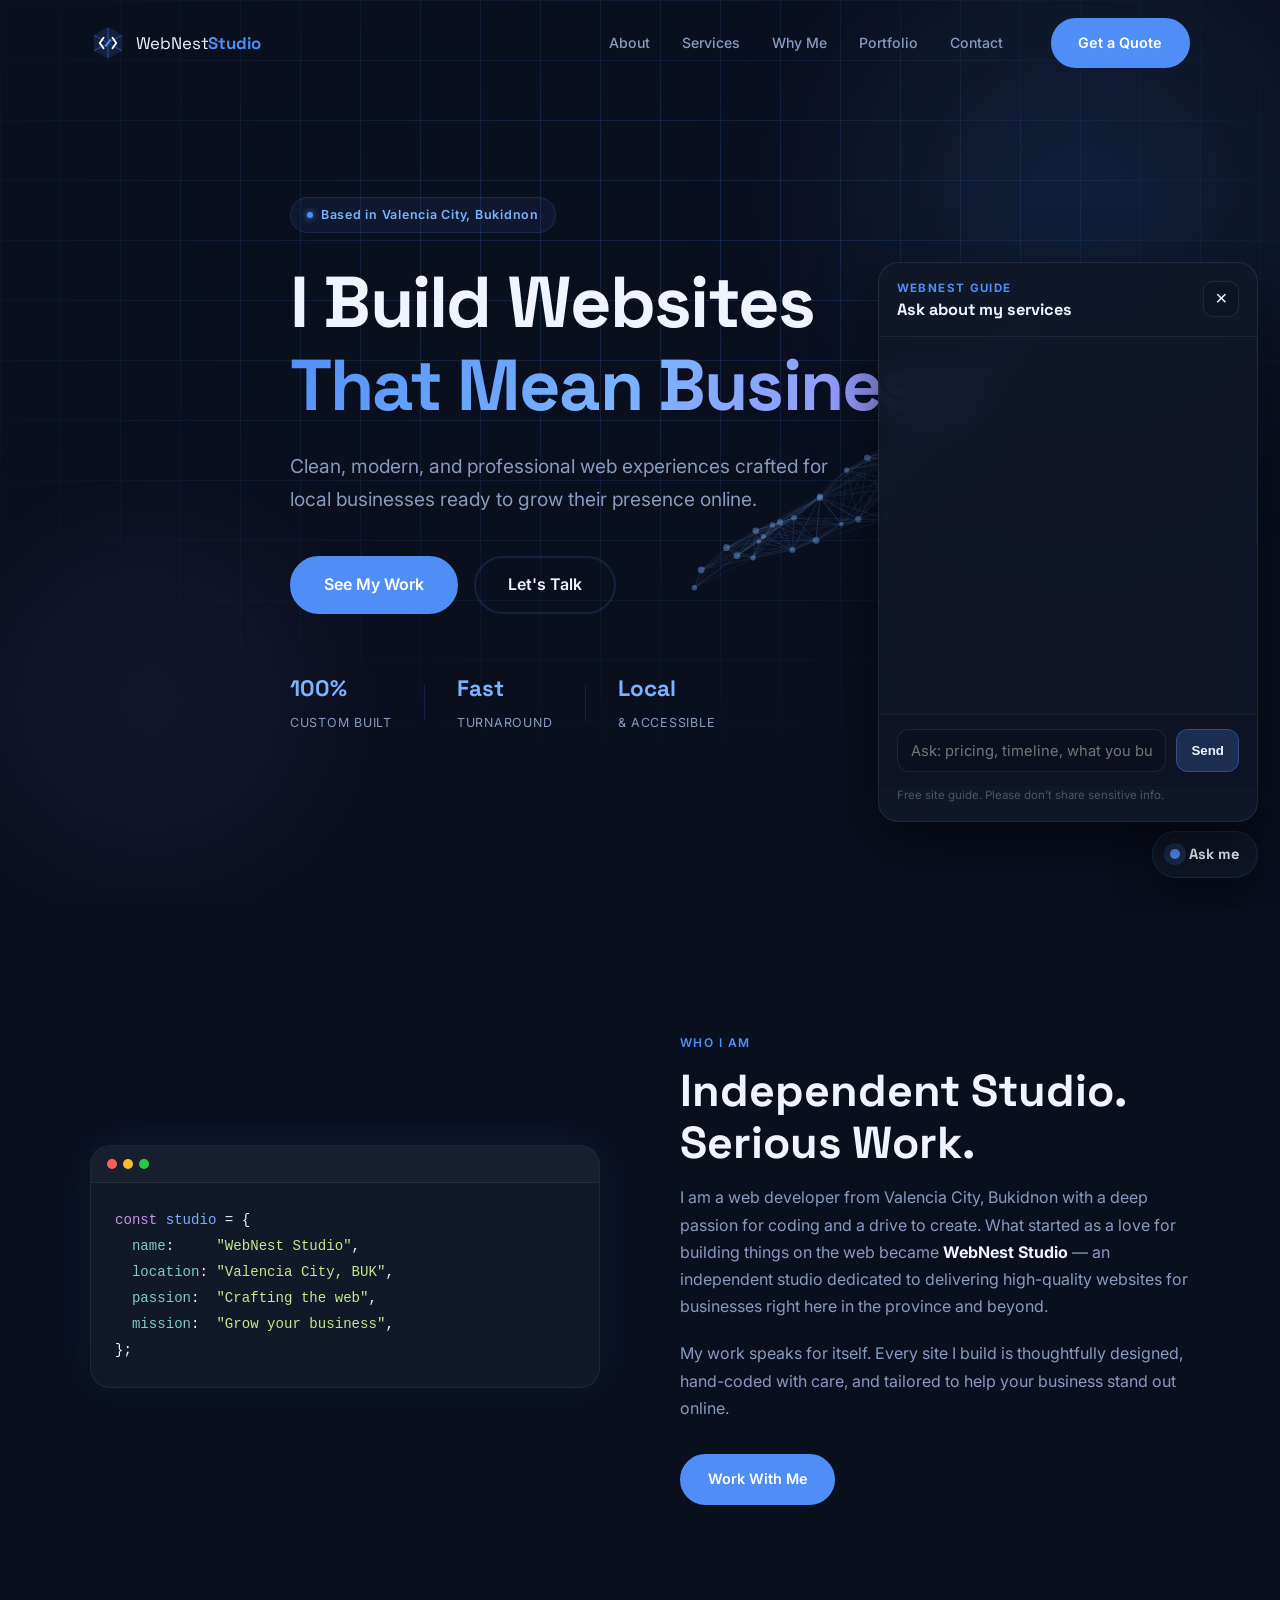
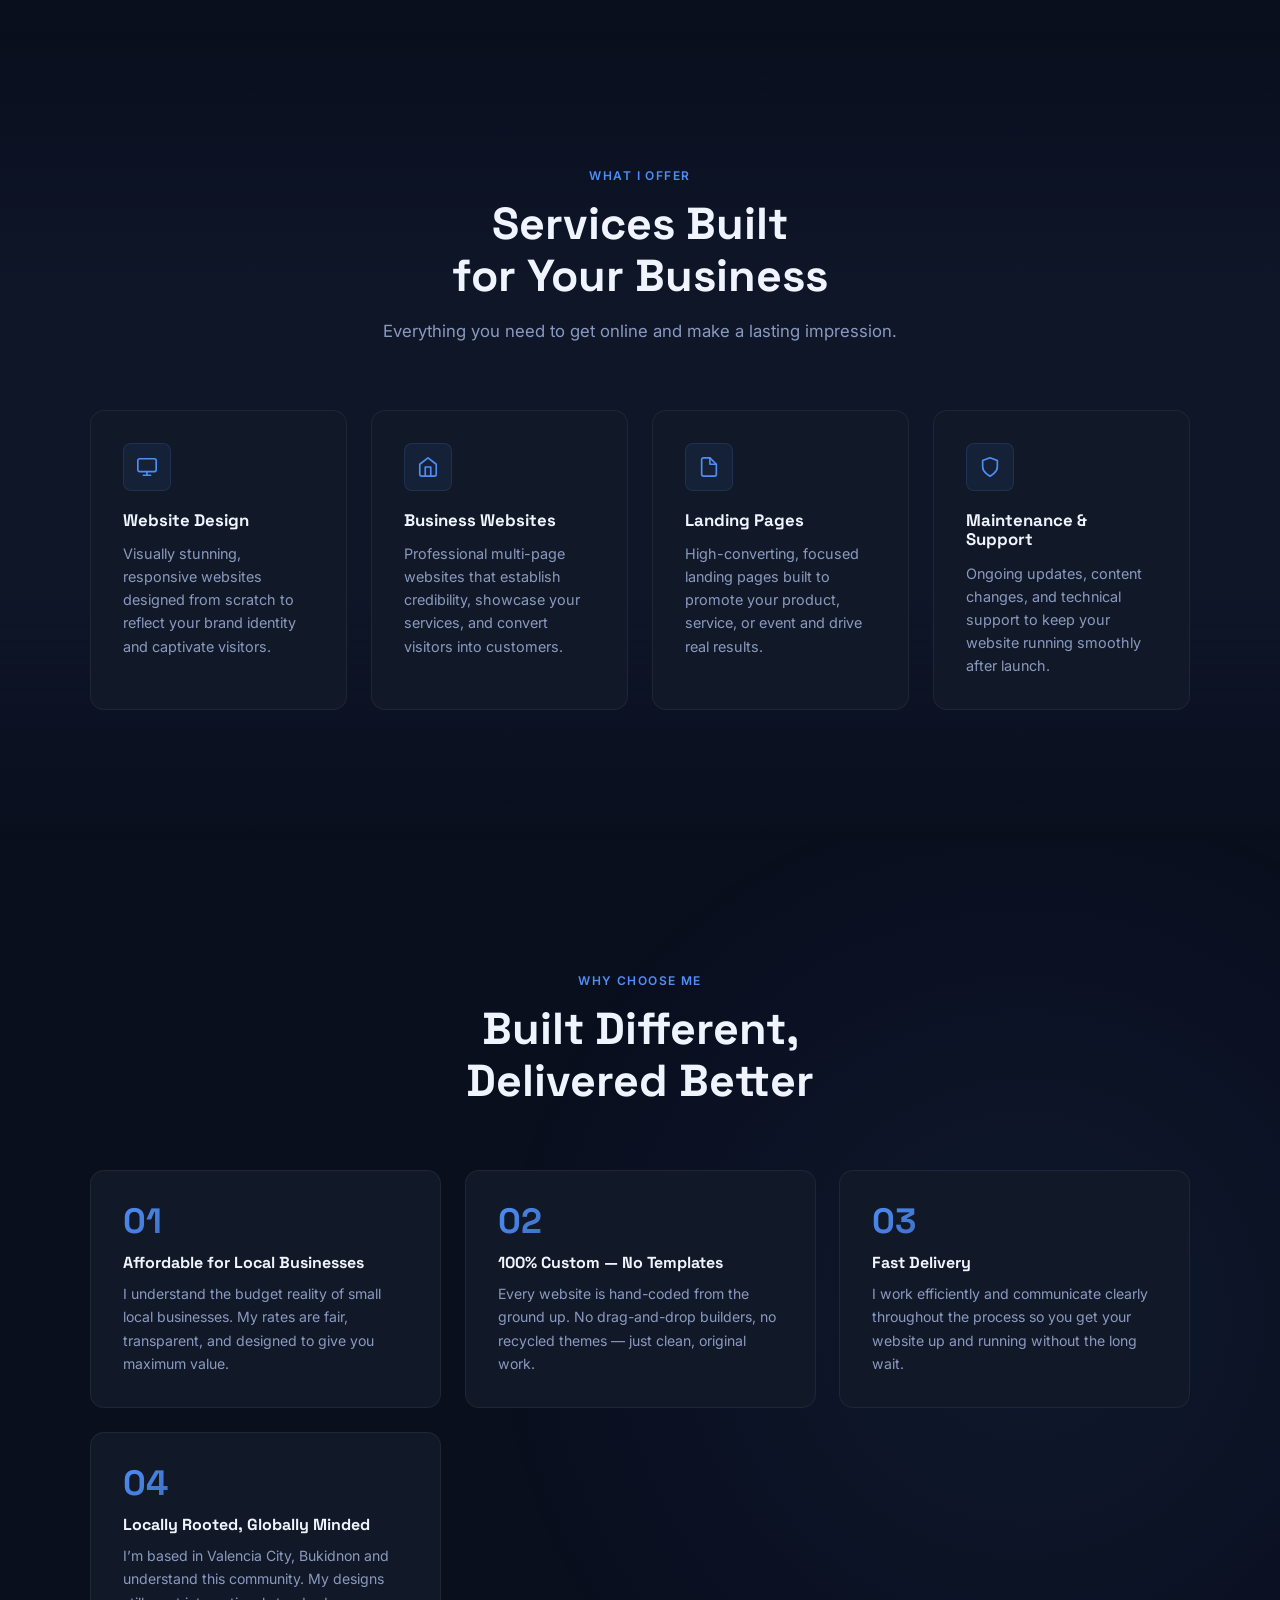
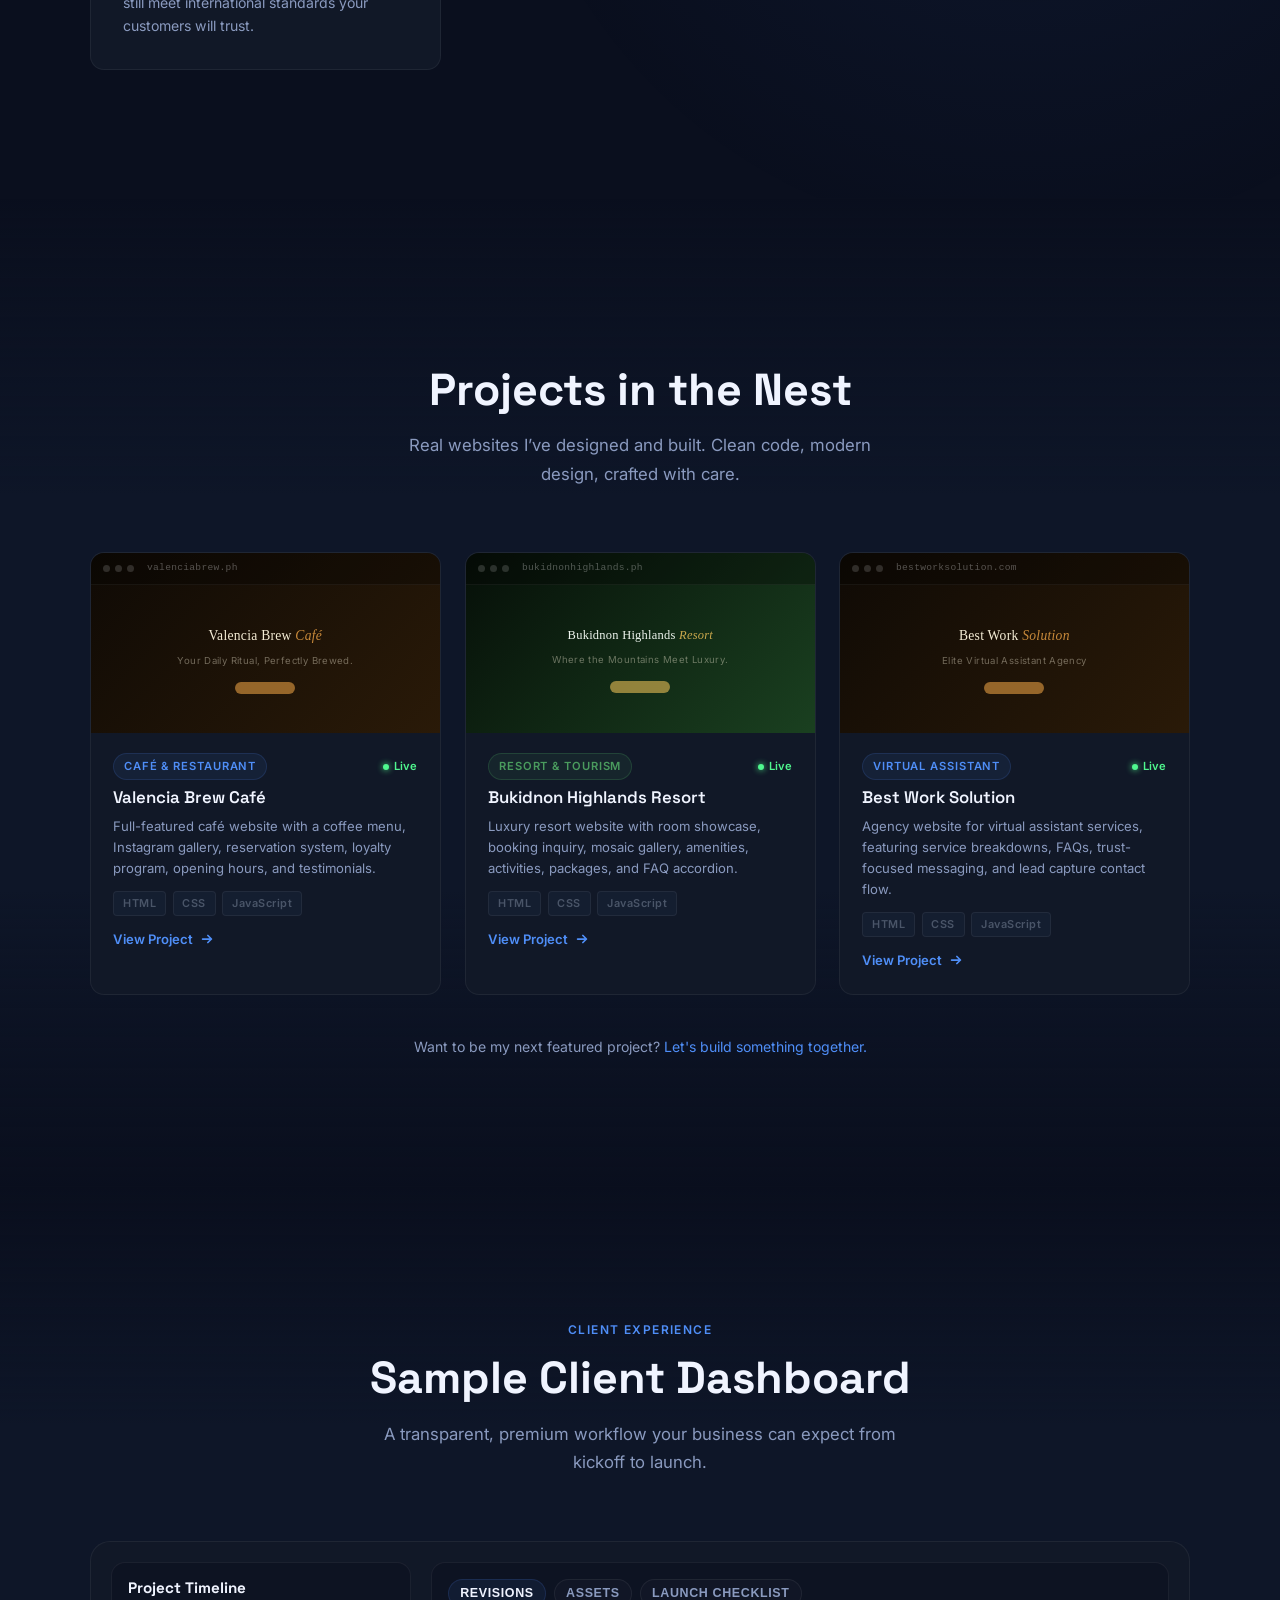
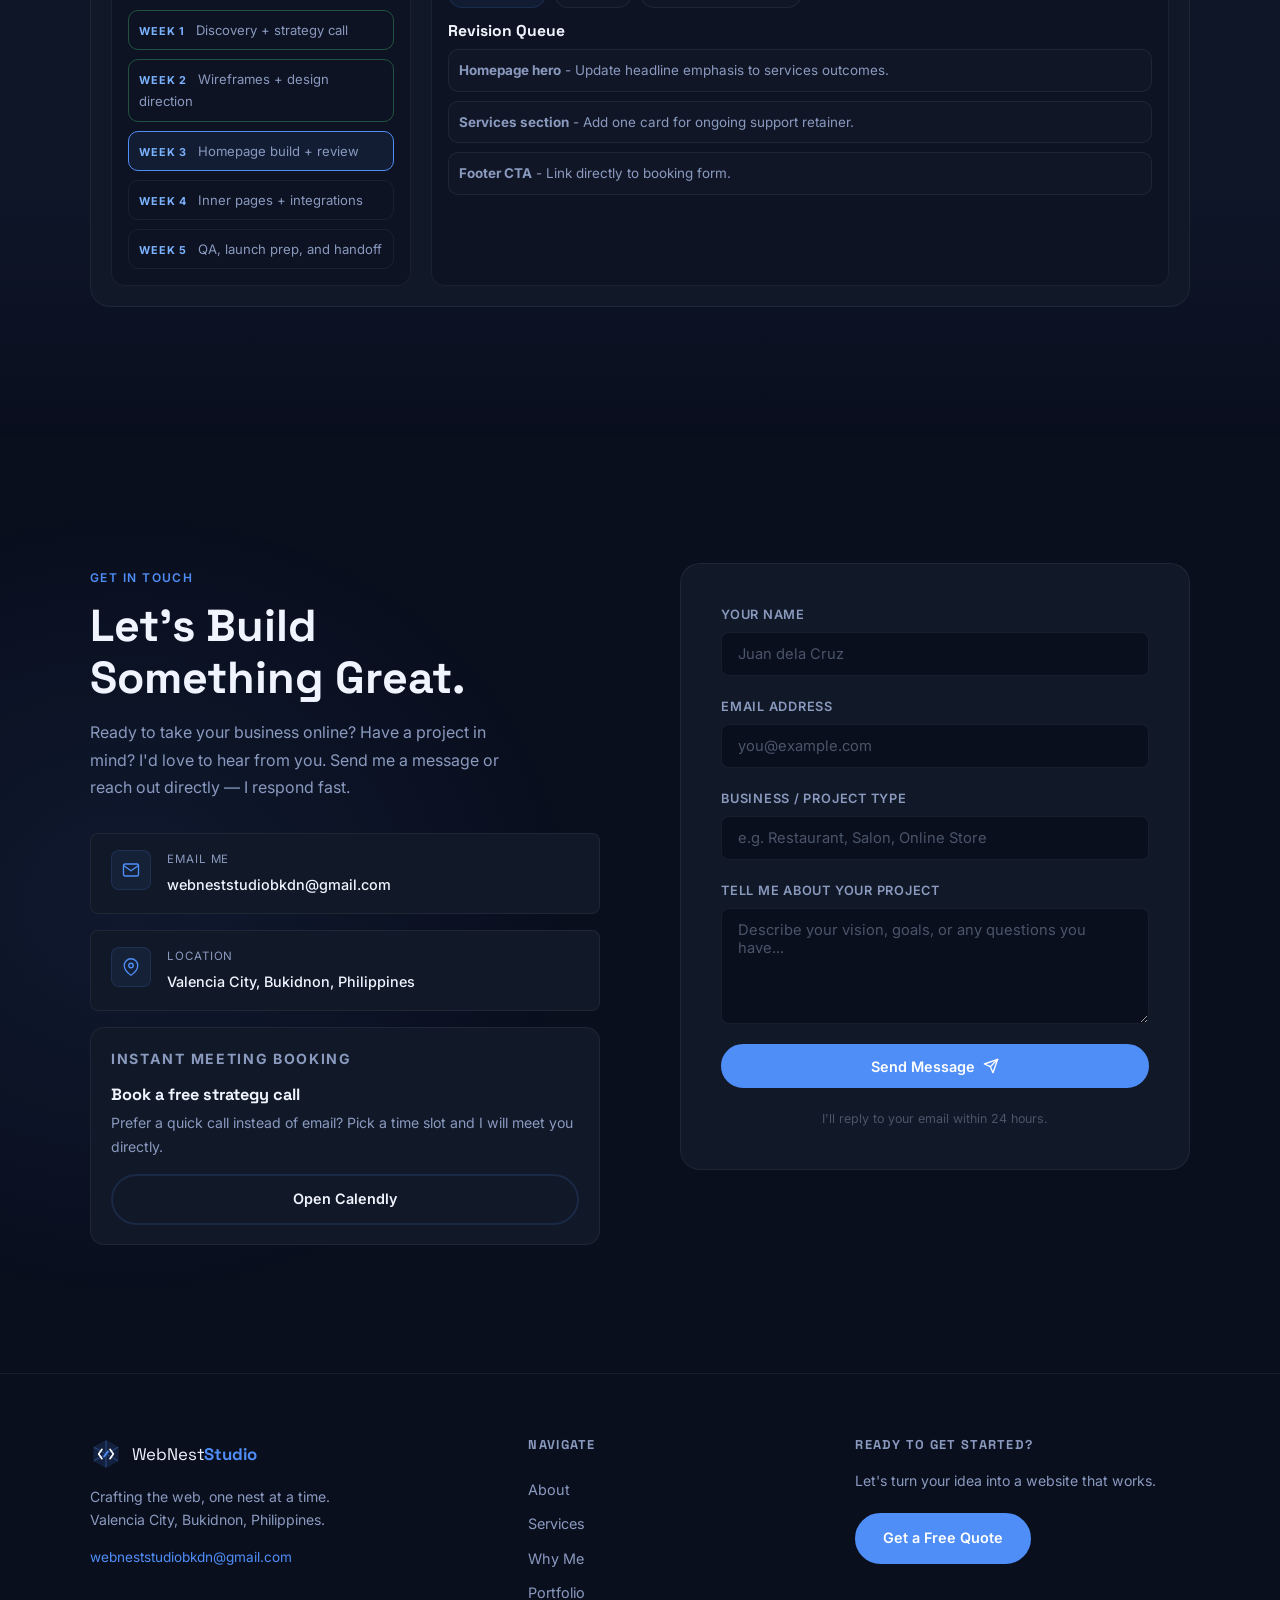
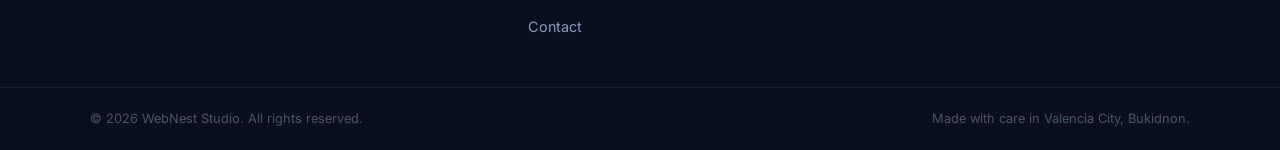
==== commit 8dfd7080: "feat: add premium preview UX and interactive conversion upgrades Introduced a sample client portal d" ====
--- a/index.html
+++ b/index.html
@@ -44,6 +44,7 @@
       <div class="hero__bg-grid" aria-hidden="true"></div>
       <div class="hero__orb hero__orb--1" aria-hidden="true"></div>
       <div class="hero__orb hero__orb--2" aria-hidden="true"></div>
+      <canvas class="hero__webgl" id="heroWebgl" aria-hidden="true"></canvas>
 
       <div class="container hero__content">
         <div class="hero__badge reveal">
@@ -141,7 +142,7 @@
 
         <div class="services__grid">
 
-          <div class="service-card reveal">
+          <div class="service-card reveal interactive-card">
             <div class="service-card__icon">
               <svg viewBox="0 0 24 24" fill="none" stroke="currentColor" stroke-width="1.8" stroke-linecap="round" stroke-linejoin="round">
                 <rect x="2" y="3" width="20" height="14" rx="2"/><path d="M8 21h8M12 17v4"/>
@@ -151,7 +152,7 @@
             <p>Visually stunning, responsive websites designed from scratch to reflect your brand identity and captivate visitors.</p>
           </div>
 
-          <div class="service-card reveal">
+          <div class="service-card reveal interactive-card">
             <div class="service-card__icon">
               <svg viewBox="0 0 24 24" fill="none" stroke="currentColor" stroke-width="1.8" stroke-linecap="round" stroke-linejoin="round">
                 <path d="M3 9l9-7 9 7v11a2 2 0 01-2 2H5a2 2 0 01-2-2z"/><polyline points="9 22 9 12 15 12 15 22"/>
@@ -161,7 +162,7 @@
             <p>Professional multi-page websites that establish credibility, showcase your services, and convert visitors into customers.</p>
           </div>
 
-          <div class="service-card reveal">
+          <div class="service-card reveal interactive-card">
             <div class="service-card__icon">
               <svg viewBox="0 0 24 24" fill="none" stroke="currentColor" stroke-width="1.8" stroke-linecap="round" stroke-linejoin="round">
                 <path d="M13 2H6a2 2 0 00-2 2v16a2 2 0 002 2h12a2 2 0 002-2V9z"/><polyline points="13 2 13 9 20 9"/>
@@ -171,7 +172,7 @@
             <p>High-converting, focused landing pages built to promote your product, service, or event and drive real results.</p>
           </div>
 
-          <div class="service-card reveal">
+          <div class="service-card reveal interactive-card">
             <div class="service-card__icon">
               <svg viewBox="0 0 24 24" fill="none" stroke="currentColor" stroke-width="1.8" stroke-linecap="round" stroke-linejoin="round">
                 <path d="M12 22s8-4 8-10V5l-8-3-8 3v7c0 6 8 10 8 10z"/>
@@ -196,25 +197,25 @@
 
         <div class="why-us__grid">
 
-          <div class="why-card reveal">
+          <div class="why-card reveal interactive-card">
             <div class="why-card__num">01</div>
             <h3>Affordable for Local Businesses</h3>
             <p>I understand the budget reality of small local businesses. My rates are fair, transparent, and designed to give you maximum value.</p>
           </div>
 
-          <div class="why-card reveal">
+          <div class="why-card reveal interactive-card">
             <div class="why-card__num">02</div>
             <h3>100% Custom — No Templates</h3>
             <p>Every website is hand-coded from the ground up. No drag-and-drop builders, no recycled themes — just clean, original work.</p>
           </div>
 
-          <div class="why-card reveal">
+          <div class="why-card reveal interactive-card">
             <div class="why-card__num">03</div>
             <h3>Fast Delivery</h3>
             <p>I work efficiently and communicate clearly throughout the process so you get your website up and running without the long wait.</p>
           </div>
 
-          <div class="why-card reveal">
+          <div class="why-card reveal interactive-card">
             <div class="why-card__num">04</div>
             <h3>Locally Rooted, Globally Minded</h3>
             <p>I’m based in Valencia City, Bukidnon and understand this community. My designs still meet international standards your customers will trust.</p>
@@ -238,7 +239,7 @@
         <div class="portfolio__grid">
 
           <!-- Valencia Brew Café — Live Project -->
-          <div class="portfolio-card portfolio-card--live reveal">
+          <div class="portfolio-card portfolio-card--live reveal interactive-card">
             <a href="portfolio/valencia-brew-cafe/index.html" target="_blank" rel="noopener" class="portfolio-card__link" aria-label="View Valencia Brew Café website">
               <div class="portfolio-card__preview">
                 <div class="pf-preview pf-preview--cafe">
@@ -276,7 +277,7 @@
           </div>
 
           <!-- Bukidnon Highlands Resort — Live Project -->
-          <div class="portfolio-card portfolio-card--live reveal">
+          <div class="portfolio-card portfolio-card--live reveal interactive-card">
             <a href="portfolio/bukidnon-highlands-resort/index.html" target="_blank" rel="noopener" class="portfolio-card__link" aria-label="View Bukidnon Highlands Resort website">
               <div class="portfolio-card__preview">
                 <div class="pf-preview pf-preview--resort">
@@ -314,7 +315,7 @@
           </div>
 
           <!-- Best Work Solution — Live Project -->
-          <div class="portfolio-card portfolio-card--live reveal">
+          <div class="portfolio-card portfolio-card--live reveal interactive-card">
             <a href="portfolio/bestworksolution/index.html" target="_blank" rel="noopener" class="portfolio-card__link" aria-label="View Best Work Solution website">
               <div class="portfolio-card__preview">
                 <div class="pf-preview pf-preview--cafe">
@@ -359,6 +360,69 @@
       </div>
     </section>
 
+    <!-- ═════════════════════════ CLIENT PORTAL PREVIEW ═══════════════════════ -->
+    <section class="section portal-preview" id="portal-preview">
+      <div class="container">
+        <div class="section__header">
+          <p class="section__eyebrow reveal">Client Experience</p>
+          <h2 class="section__title reveal">Sample Client Dashboard</h2>
+          <p class="section__sub reveal">
+            A transparent, premium workflow your business can expect from kickoff to launch.
+          </p>
+        </div>
+
+        <div class="portal-preview__panel reveal interactive-card">
+          <aside class="portal-preview__timeline">
+            <h3>Project Timeline</h3>
+            <ul>
+              <li class="is-done"><span>Week 1</span> Discovery + strategy call</li>
+              <li class="is-done"><span>Week 2</span> Wireframes + design direction</li>
+              <li class="is-active"><span>Week 3</span> Homepage build + review</li>
+              <li><span>Week 4</span> Inner pages + integrations</li>
+              <li><span>Week 5</span> QA, launch prep, and handoff</li>
+            </ul>
+          </aside>
+
+          <div class="portal-preview__main">
+            <div class="portal-preview__toolbar">
+              <button class="portal-tab is-active" data-portal-tab="revisions" type="button">Revisions</button>
+              <button class="portal-tab" data-portal-tab="assets" type="button">Assets</button>
+              <button class="portal-tab" data-portal-tab="launch" type="button">Launch Checklist</button>
+            </div>
+
+            <div class="portal-tab-panel is-active" data-portal-panel="revisions">
+              <h4>Revision Queue</h4>
+              <ul>
+                <li><strong>Homepage hero</strong> - Update headline emphasis to services outcomes.</li>
+                <li><strong>Services section</strong> - Add one card for ongoing support retainer.</li>
+                <li><strong>Footer CTA</strong> - Link directly to booking form.</li>
+              </ul>
+            </div>
+
+            <div class="portal-tab-panel" data-portal-panel="assets">
+              <h4>Shared Assets</h4>
+              <ul>
+                <li><strong>Brand files</strong> - logo pack (SVG, PNG) uploaded</li>
+                <li><strong>Content docs</strong> - About + Services final copy approved</li>
+                <li><strong>Media library</strong> - 24 optimized images processed</li>
+              </ul>
+            </div>
+
+            <div class="portal-tab-panel" data-portal-panel="launch">
+              <h4>Launch Readiness</h4>
+              <ul>
+                <li>Domain + DNS configured</li>
+                <li>Analytics + search console connected</li>
+                <li>SEO metadata reviewed</li>
+                <li>Performance baseline passed</li>
+                <li>Final client sign-off pending</li>
+              </ul>
+            </div>
+          </div>
+        </div>
+      </div>
+    </section>
+
     <!-- ══════════════════════════════ CONTACT ════════════════════════════════ -->
     <section class="section contact" id="contact">
       <div class="contact__bg" aria-hidden="true"></div>
@@ -397,6 +461,13 @@
                   <span class="contact__item-value">Valencia City, Bukidnon, Philippines</span>
                 </div>
               </div>
+            </div>
+
+            <div class="meeting-card reveal interactive-card">
+              <p class="meeting-card__eyebrow">Instant Meeting Booking</p>
+              <h3>Book a free strategy call</h3>
+              <p>Prefer a quick call instead of email? Pick a time slot and I will meet you directly.</p>
+              <a class="btn btn--ghost btn--full" href="https://calendly.com/webneststudiobkdn/30min" target="_blank" rel="noopener">Open Calendly</a>
             </div>
           </div>
 
--- a/css/style.css
+++ b/css/style.css
@@ -49,6 +49,16 @@
   overflow-x: hidden;
 }
 
+body.page-ready main,
+body.page-ready .footer {
+  animation: page-fade-in 0.45s ease both;
+}
+
+@keyframes page-fade-in {
+  from { opacity: 0; transform: translateY(8px); }
+  to { opacity: 1; transform: translateY(0); }
+}
+
 img { display: block; max-width: 100%; }
 a  { color: inherit; text-decoration: none; }
 ul { list-style: none; }
@@ -133,6 +143,7 @@
   transition: all var(--transition);
   white-space: nowrap;
   text-decoration: none;
+  transform: translate3d(0, 0, 0);
 }
 
 .btn--primary {
@@ -299,6 +310,15 @@
   padding-bottom: 5rem;
 }
 
+.hero__webgl {
+  position: absolute;
+  inset: 0;
+  width: 100%;
+  height: 100%;
+  pointer-events: none;
+  opacity: 0.75;
+}
+
 .hero__bg-grid {
   position: absolute;
   inset: 0;
@@ -533,11 +553,24 @@
 .service-card__icon svg {
   width: 22px;
   height: 22px;
+  transition: transform 0.45s ease;
 }
 .service-card:hover .service-card__icon {
   background: var(--accent);
   color: #fff;
   box-shadow: 0 0 20px var(--accent-glow);
+}
+.service-card:hover .service-card__icon svg {
+  transform: rotate(-8deg) scale(1.08);
+}
+
+@keyframes icon-breathe {
+  0%, 100% { transform: scale(1); }
+  50% { transform: scale(1.04); }
+}
+
+.service-card__icon {
+  animation: icon-breathe 2.8s ease-in-out infinite;
 }
 
 .service-card h3 {
@@ -846,6 +879,11 @@
 }
 .portfolio-card--live:hover .portfolio-card__cta { gap: 0.65rem; }
 
+.interactive-card {
+  transform-style: preserve-3d;
+  will-change: transform;
+}
+
 .pf-preview--resort { background: linear-gradient(135deg, #060F08, #1A4020); }
 .pf-logo-mock--resort { font-family: Georgia, serif; font-size: 0.78rem; color: #EEF4EE; }
 .pf-logo-mock--resort em { font-style: italic; color: #C9A84C; }
@@ -932,6 +970,34 @@
   font-size: 0.9rem;
   font-weight: 500;
   word-break: break-all;
+}
+
+.meeting-card {
+  margin-top: 1rem;
+  background: var(--bg-card);
+  border: 1px solid var(--border-2);
+  border-radius: var(--radius-md);
+  padding: 1.2rem 1.25rem;
+}
+
+.meeting-card__eyebrow {
+  font-size: 0.72rem;
+  font-weight: 700;
+  letter-spacing: 0.12em;
+  text-transform: uppercase;
+  color: var(--accent);
+  margin-bottom: 0.45rem;
+}
+
+.meeting-card h3 {
+  font-size: 1.02rem;
+  margin-bottom: 0.45rem;
+}
+
+.meeting-card p {
+  font-size: 0.88rem;
+  color: var(--text-muted);
+  margin-bottom: 0.9rem;
 }
 
 /* ── Form ─────────────────────────────────────── */
@@ -982,6 +1048,131 @@
   font-size: 0.78rem;
   color: var(--text-faint);
   text-align: center;
+}
+
+/* ═══════════════════════════════════════════════
+   CLIENT PORTAL PREVIEW
+   ═══════════════════════════════════════════════ */
+.portal-preview {
+  background: linear-gradient(180deg, transparent 0%, var(--bg-2) 28%, var(--bg-2) 72%, transparent 100%);
+}
+
+.portal-preview__panel {
+  display: grid;
+  grid-template-columns: 300px 1fr;
+  gap: 1.25rem;
+  background: var(--bg-card);
+  border: 1px solid var(--border-2);
+  border-radius: var(--radius-lg);
+  padding: 1.25rem;
+}
+
+.portal-preview__timeline {
+  border: 1px solid var(--border-2);
+  border-radius: var(--radius-md);
+  background: rgba(10, 15, 30, 0.5);
+  padding: 1rem;
+}
+
+.portal-preview__timeline h3 {
+  font-size: 0.95rem;
+  margin-bottom: 0.85rem;
+}
+
+.portal-preview__timeline ul {
+  display: flex;
+  flex-direction: column;
+  gap: 0.55rem;
+}
+
+.portal-preview__timeline li {
+  font-size: 0.82rem;
+  color: var(--text-muted);
+  border: 1px solid var(--border-2);
+  border-radius: 10px;
+  padding: 0.5rem 0.62rem;
+}
+
+.portal-preview__timeline li span {
+  display: inline-block;
+  font-size: 0.68rem;
+  font-weight: 700;
+  letter-spacing: 0.08em;
+  text-transform: uppercase;
+  color: var(--accent-2);
+  margin-right: 0.4rem;
+}
+
+.portal-preview__timeline li.is-done {
+  border-color: rgba(79, 247, 142, 0.28);
+}
+
+.portal-preview__timeline li.is-active {
+  border-color: var(--accent);
+  background: var(--accent-faint);
+}
+
+.portal-preview__main {
+  border: 1px solid var(--border-2);
+  border-radius: var(--radius-md);
+  background: rgba(10, 15, 30, 0.5);
+  padding: 1rem;
+}
+
+.portal-preview__toolbar {
+  display: flex;
+  gap: 0.5rem;
+  flex-wrap: wrap;
+  margin-bottom: 0.9rem;
+}
+
+.portal-tab {
+  border: 1px solid var(--border-2);
+  background: rgba(255, 255, 255, 0.02);
+  color: var(--text-muted);
+  font-size: 0.78rem;
+  font-weight: 600;
+  letter-spacing: 0.05em;
+  text-transform: uppercase;
+  border-radius: 999px;
+  padding: 0.4rem 0.7rem;
+  cursor: pointer;
+  transition: all var(--transition);
+}
+
+.portal-tab.is-active,
+.portal-tab:hover {
+  color: var(--text);
+  border-color: var(--border);
+  background: var(--accent-faint);
+}
+
+.portal-tab-panel {
+  display: none;
+}
+
+.portal-tab-panel.is-active {
+  display: block;
+}
+
+.portal-tab-panel h4 {
+  font-size: 0.98rem;
+  margin-bottom: 0.55rem;
+}
+
+.portal-tab-panel ul {
+  display: flex;
+  flex-direction: column;
+  gap: 0.55rem;
+}
+
+.portal-tab-panel li {
+  border: 1px solid var(--border-2);
+  border-radius: 10px;
+  padding: 0.56rem 0.65rem;
+  font-size: 0.84rem;
+  color: var(--text-muted);
+  background: rgba(255, 255, 255, 0.02);
 }
 
 /* ═══════════════════════════════════════════════
@@ -1289,6 +1480,10 @@
   }
   .footer__brand {
     grid-column: 1 / -1;
+  }
+
+  .portal-preview__panel {
+    grid-template-columns: 1fr;
   }
 }
 
@@ -1329,6 +1524,7 @@
   }
   .hero__actions { flex-direction: column; }
   .hero__actions .btn { width: 100%; justify-content: center; }
+  .hero__webgl { opacity: 0.55; }
 
   /* Footer */
   .footer__inner {
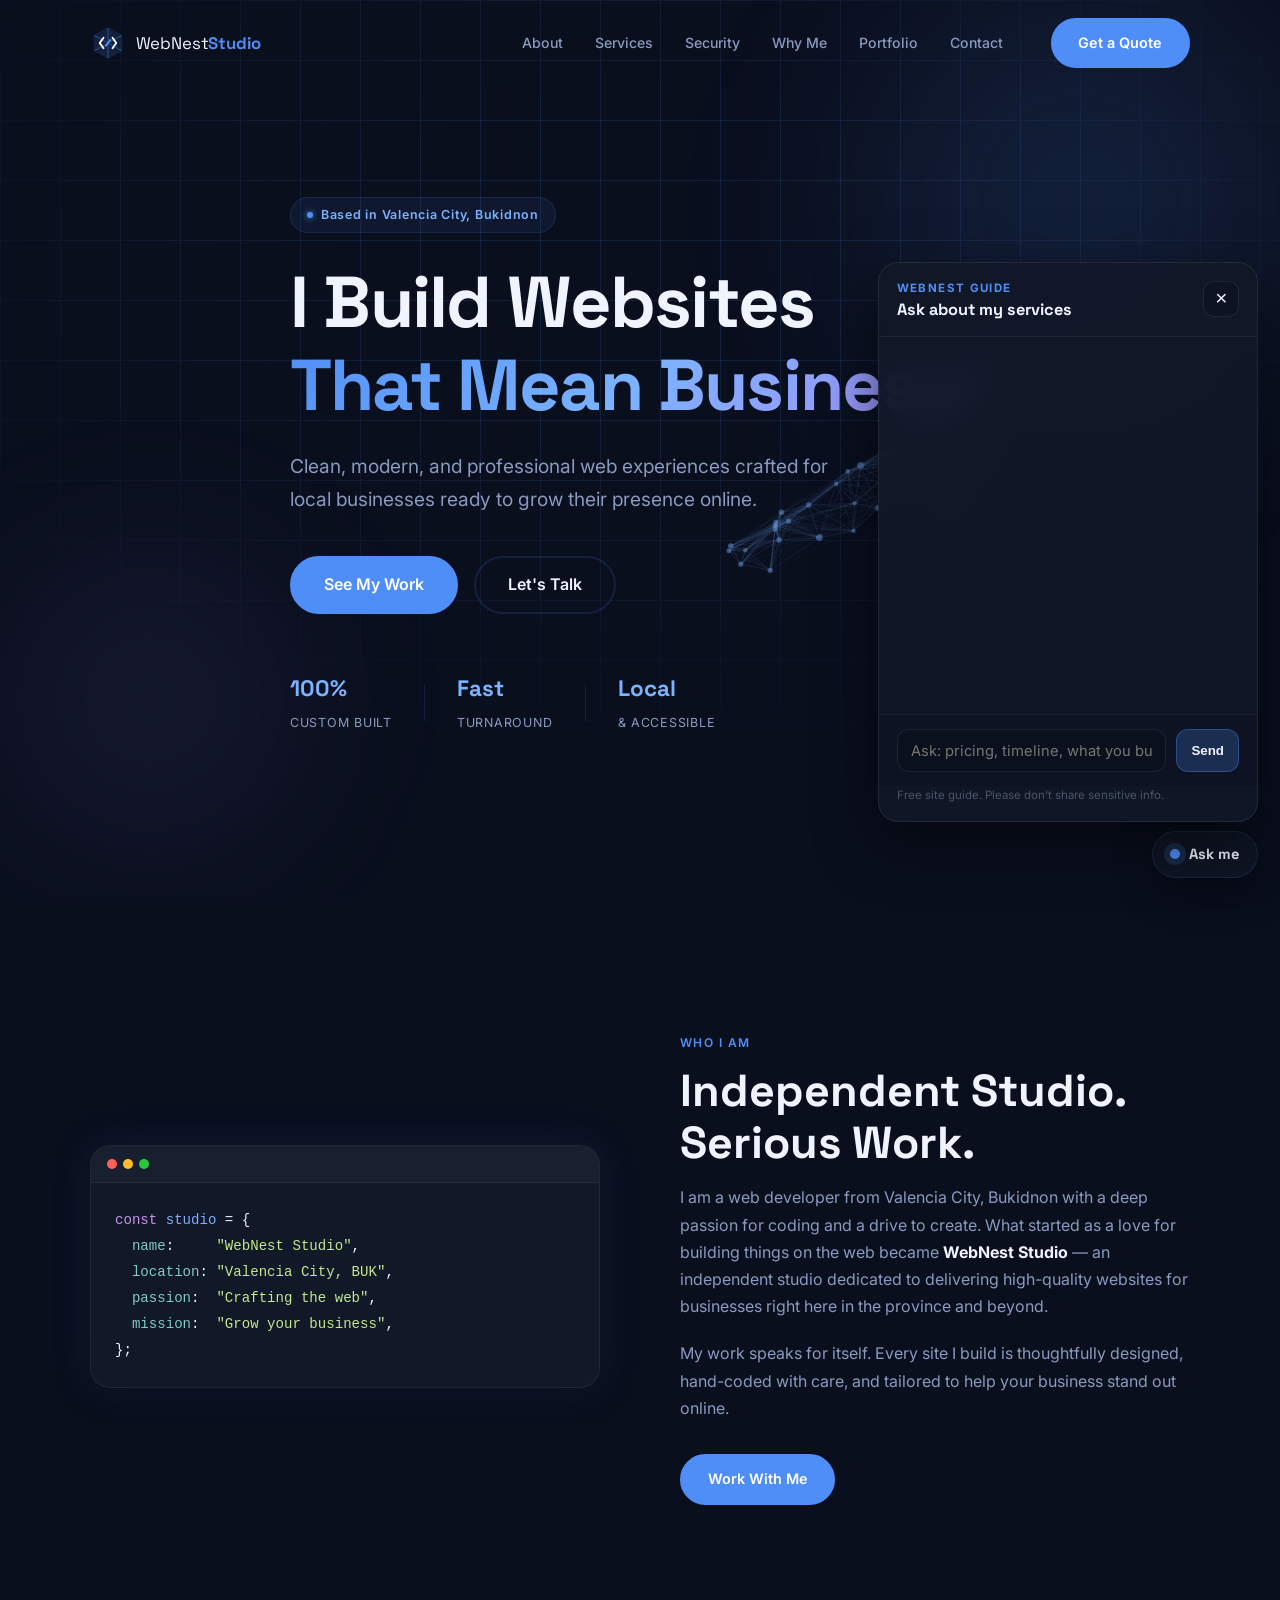
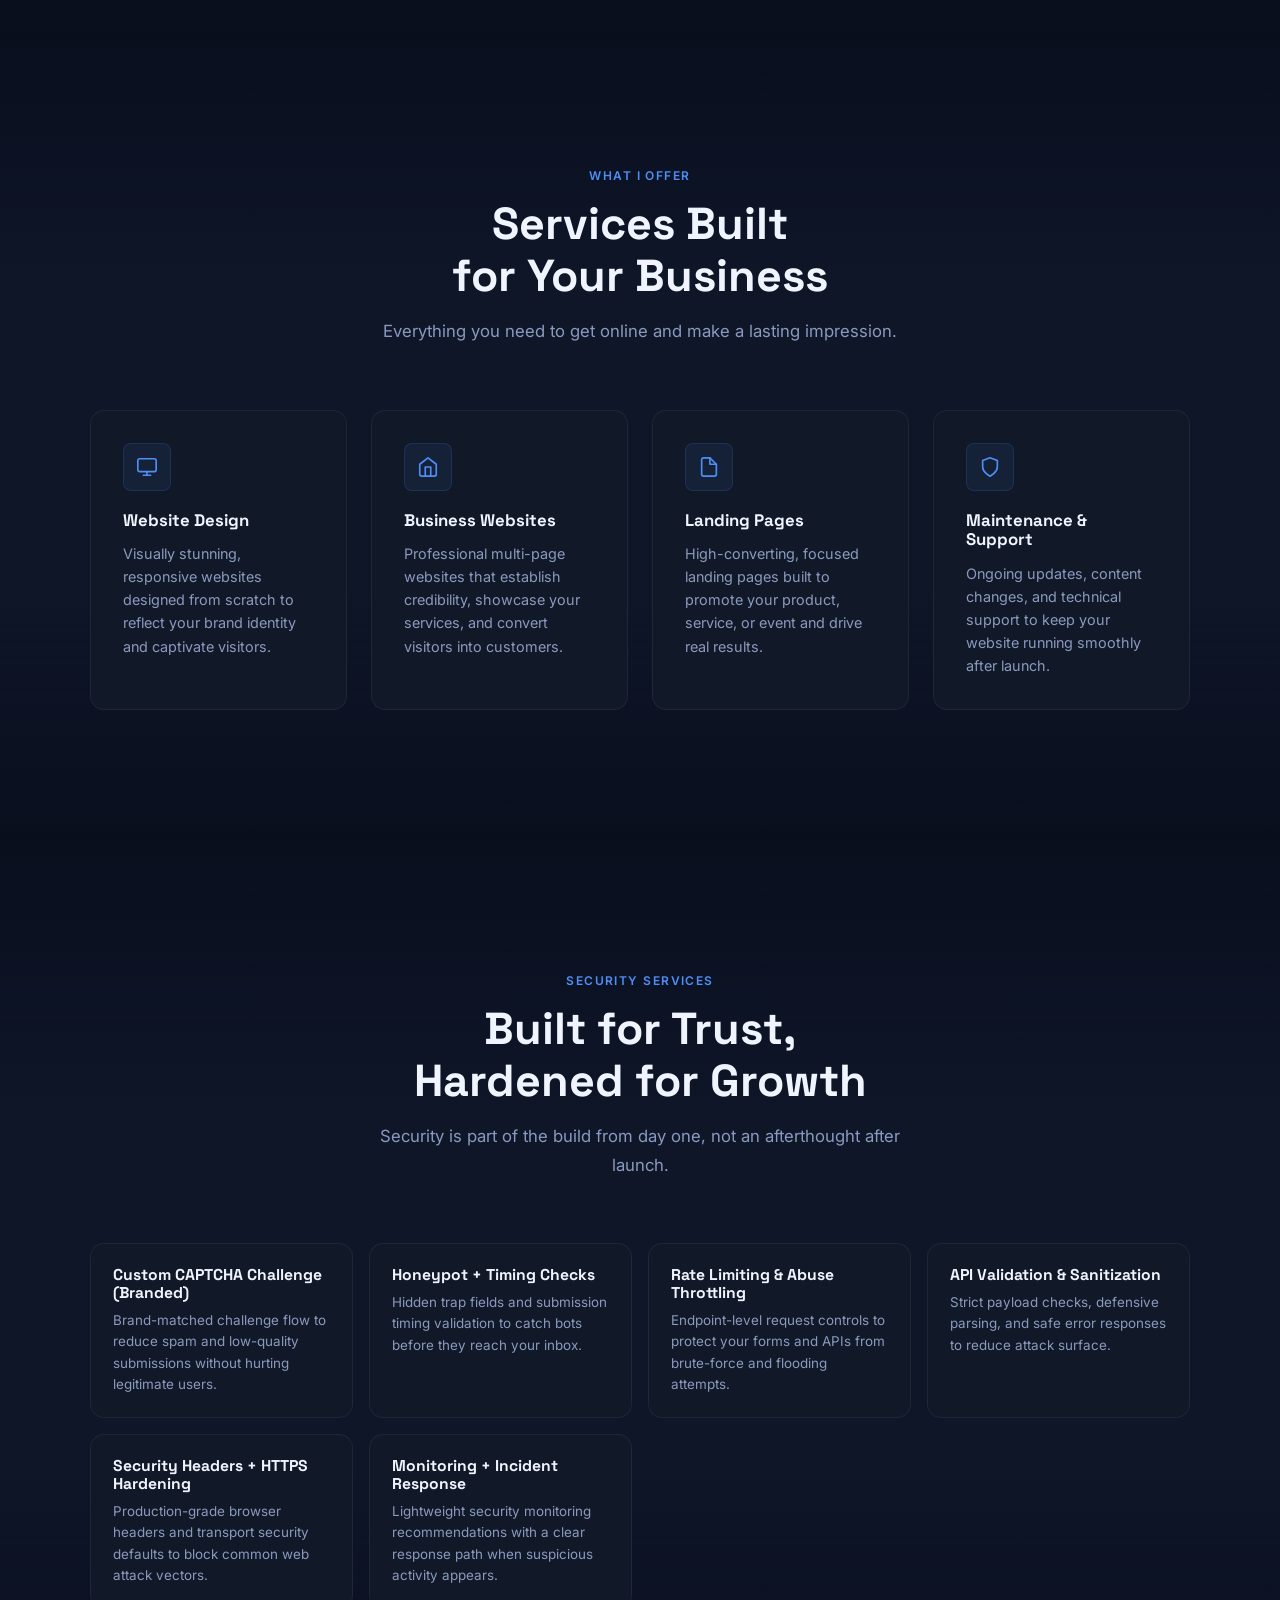
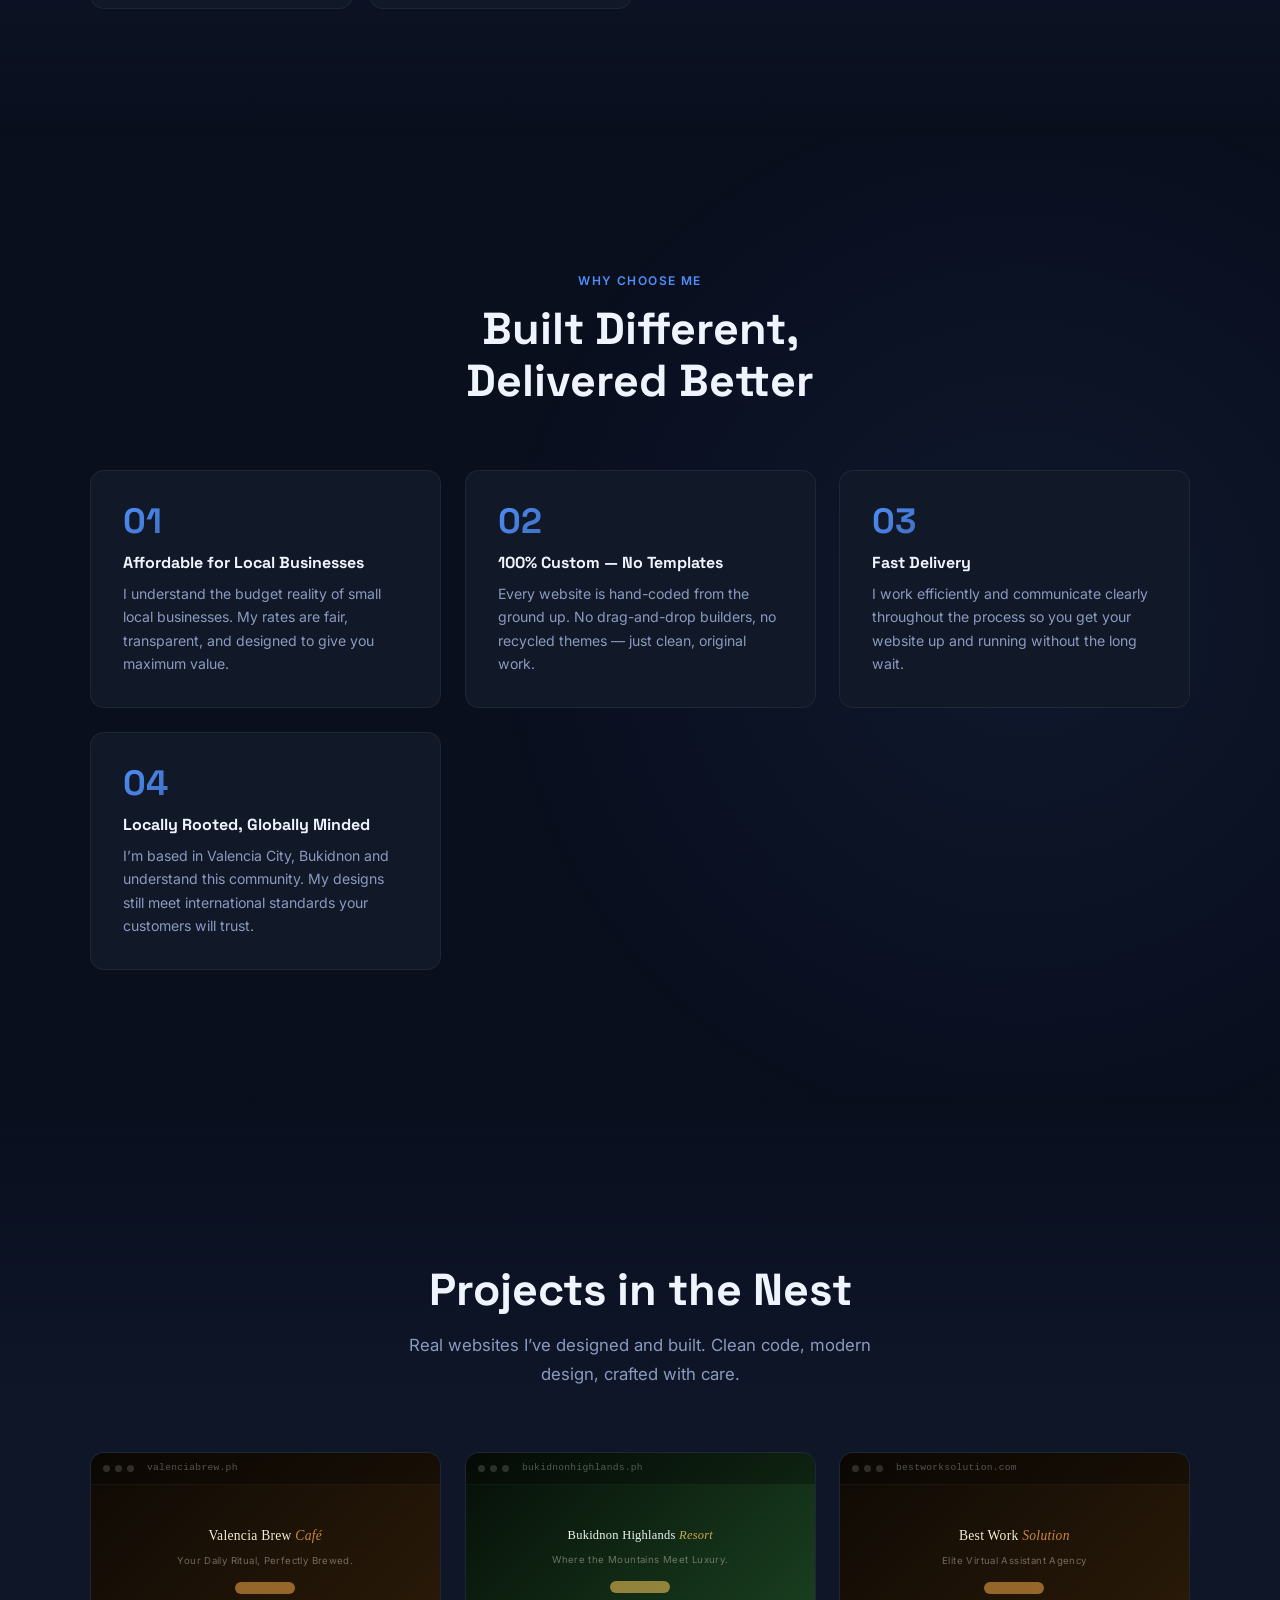
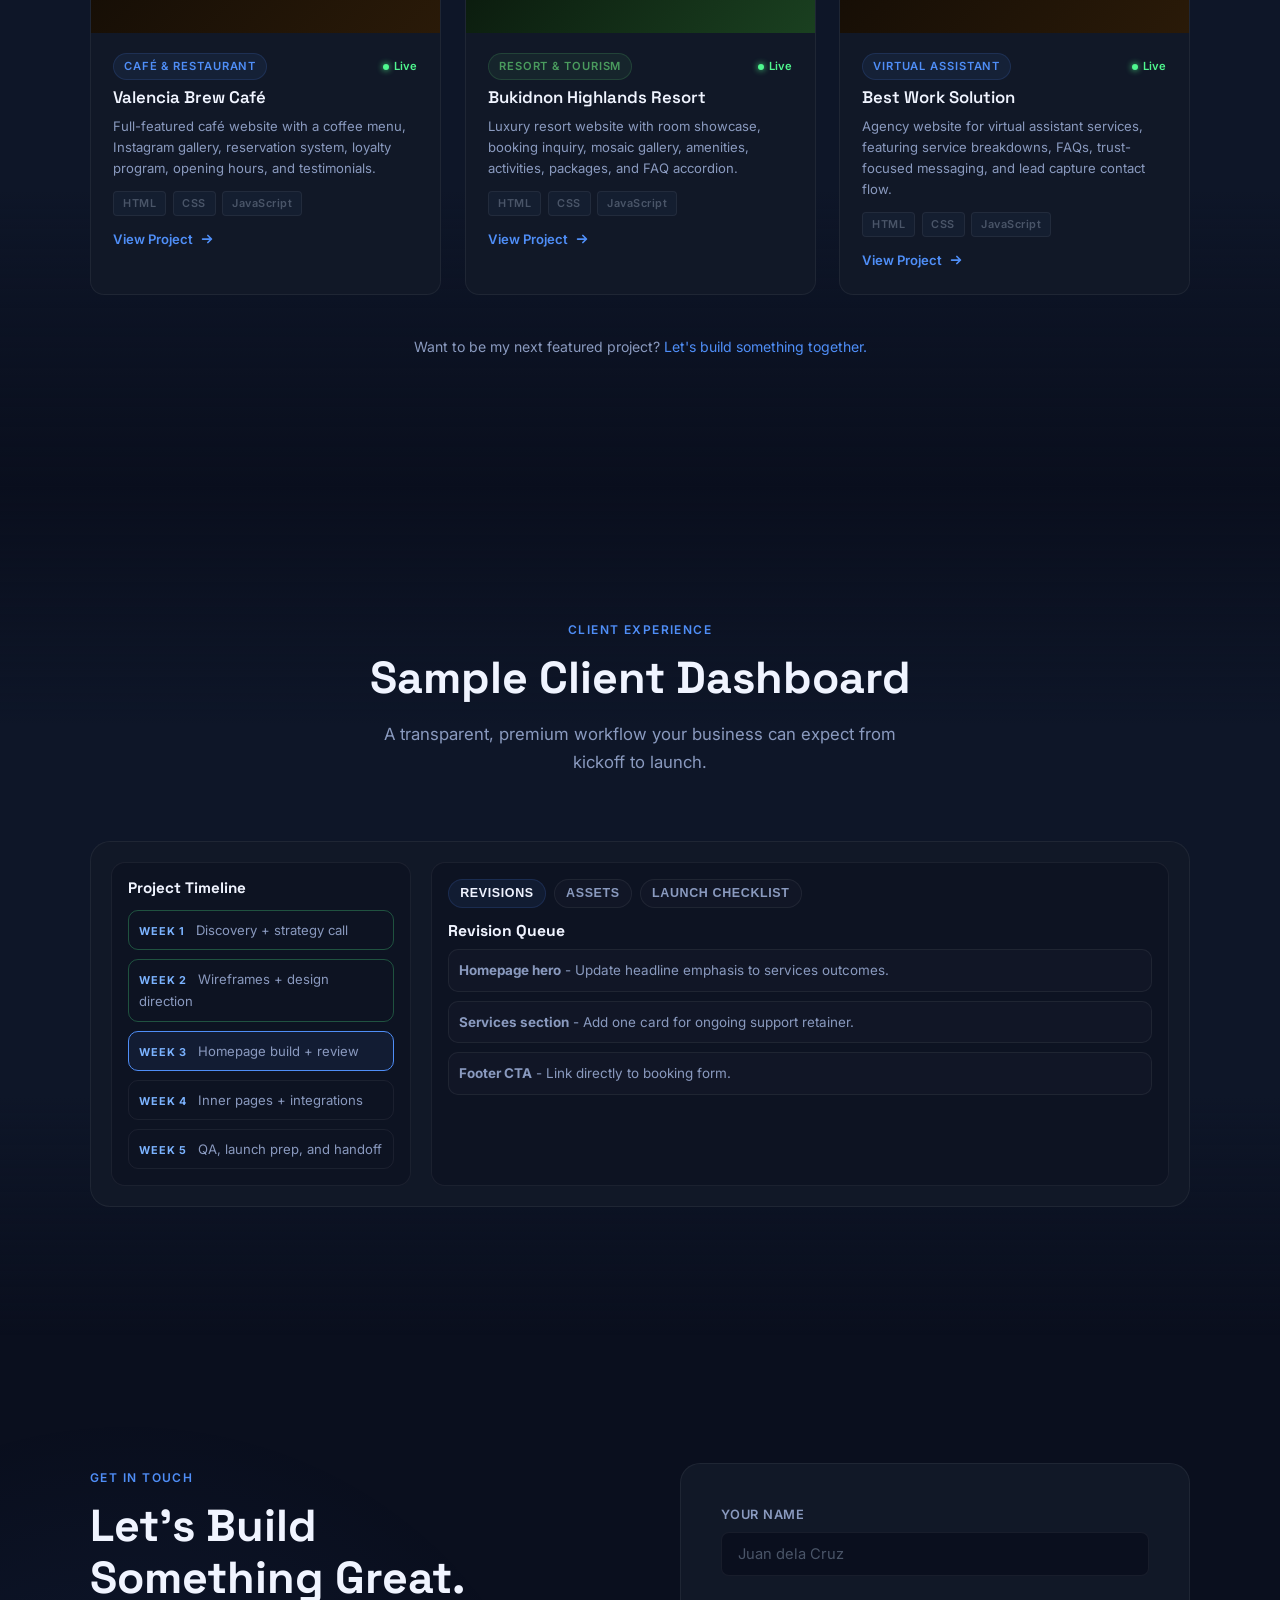
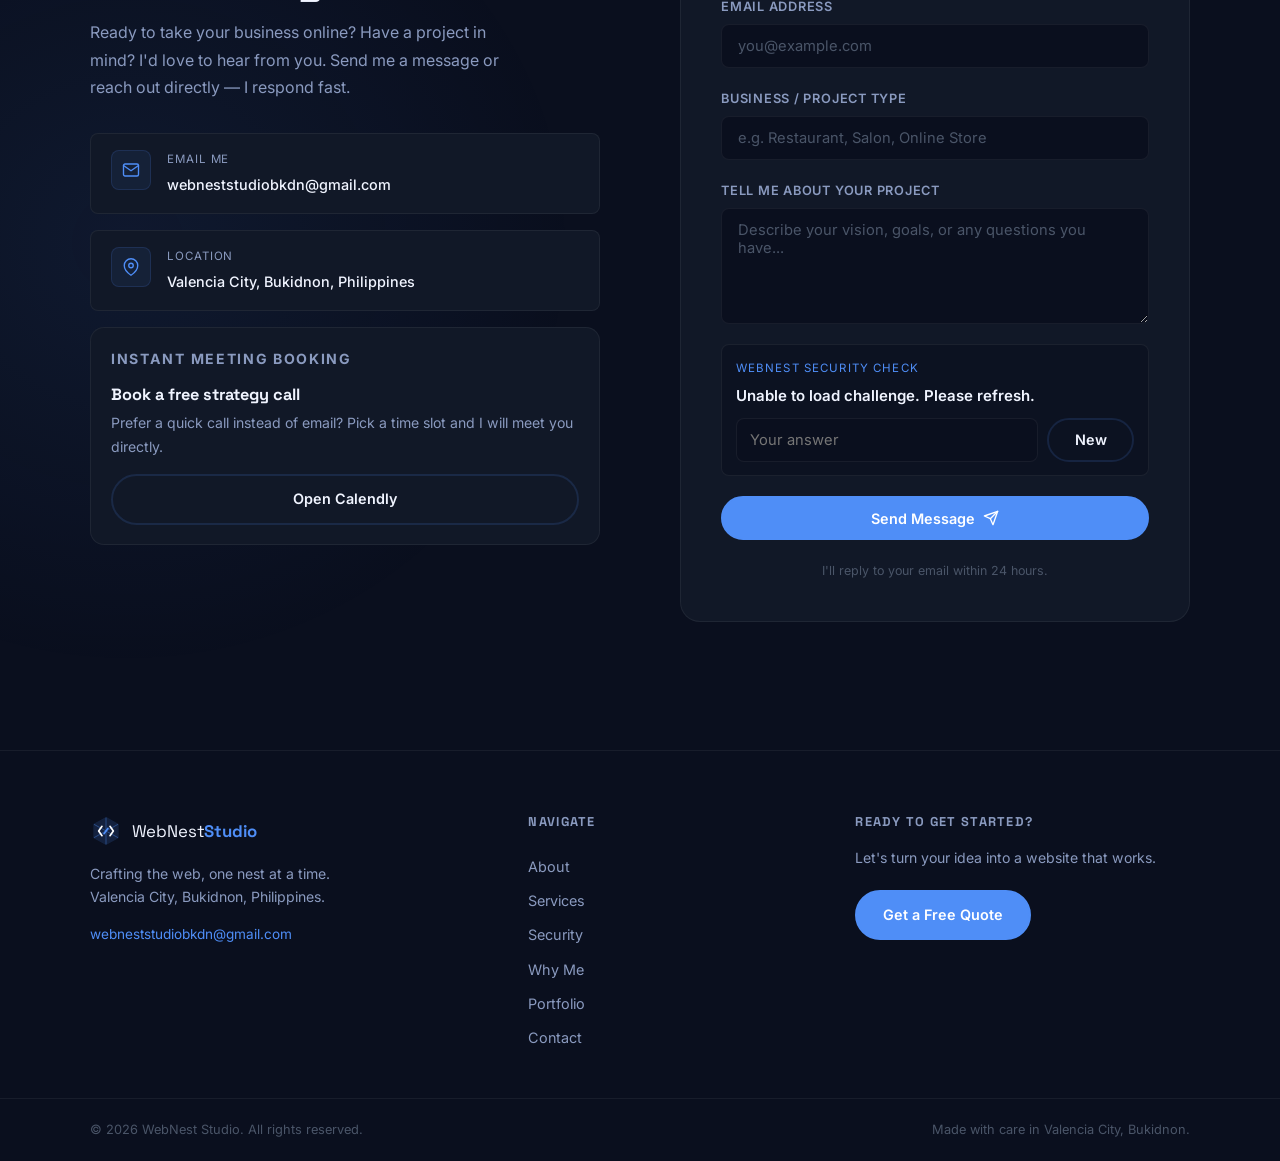
==== commit b8531f9d: "feat: add branded captcha flow and security service foundation Implemented a branded contact-form CA" ====
--- a/index.html
+++ b/index.html
@@ -24,6 +24,7 @@
       <nav class="navbar__nav" id="navMenu" aria-label="Primary navigation">
         <a href="#about">About</a>
         <a href="#services">Services</a>
+        <a href="#security">Security</a>
         <a href="#why-us">Why Me</a>
         <a href="#portfolio">Portfolio</a>
         <a href="#contact">Contact</a>
@@ -186,6 +187,46 @@
       </div>
     </section>
 
+    <!-- ═════════════════════════ SECURITY SERVICES ═══════════════════════════ -->
+    <section class="section security" id="security">
+      <div class="container">
+        <div class="section__header">
+          <p class="section__eyebrow reveal">Security Services</p>
+          <h2 class="section__title reveal">Built for Trust,<br />Hardened for Growth</h2>
+          <p class="section__sub reveal">
+            Security is part of the build from day one, not an afterthought after launch.
+          </p>
+        </div>
+
+        <div class="security__grid">
+          <article class="security-card reveal interactive-card">
+            <h3>Custom CAPTCHA Challenge (Branded)</h3>
+            <p>Brand-matched challenge flow to reduce spam and low-quality submissions without hurting legitimate users.</p>
+          </article>
+          <article class="security-card reveal interactive-card">
+            <h3>Honeypot + Timing Checks</h3>
+            <p>Hidden trap fields and submission timing validation to catch bots before they reach your inbox.</p>
+          </article>
+          <article class="security-card reveal interactive-card">
+            <h3>Rate Limiting & Abuse Throttling</h3>
+            <p>Endpoint-level request controls to protect your forms and APIs from brute-force and flooding attempts.</p>
+          </article>
+          <article class="security-card reveal interactive-card">
+            <h3>API Validation & Sanitization</h3>
+            <p>Strict payload checks, defensive parsing, and safe error responses to reduce attack surface.</p>
+          </article>
+          <article class="security-card reveal interactive-card">
+            <h3>Security Headers + HTTPS Hardening</h3>
+            <p>Production-grade browser headers and transport security defaults to block common web attack vectors.</p>
+          </article>
+          <article class="security-card reveal interactive-card">
+            <h3>Monitoring + Incident Response</h3>
+            <p>Lightweight security monitoring recommendations with a clear response path when suspicious activity appears.</p>
+          </article>
+        </div>
+      </div>
+    </section>
+
     <!-- ═══════════════════════════════ WHY US ════════════════════════════════ -->
     <section class="section why-us" id="why-us">
       <div class="why-us__bg" aria-hidden="true"></div>
@@ -472,6 +513,8 @@
           </div>
 
           <form class="contact__form reveal" id="contactForm" novalidate>
+            <input type="text" id="websiteTrap" name="website_trap" class="hp-field" tabindex="-1" autocomplete="off" aria-hidden="true" />
+            <input type="hidden" id="formStartedAt" name="form_started_at" />
             <div class="form-group">
               <label for="name">Your Name</label>
               <input type="text" id="name" name="name" placeholder="Juan dela Cruz" required />
@@ -487,6 +530,14 @@
             <div class="form-group">
               <label for="message">Tell Me About Your Project</label>
               <textarea id="message" name="message" rows="5" placeholder="Describe your vision, goals, or any questions you have..." required></textarea>
+            </div>
+            <div class="captcha-card" id="captchaCard" aria-live="polite">
+              <p class="captcha-card__label">WebNest Security Check</p>
+              <p class="captcha-card__question" id="captchaQuestion">Loading challenge...</p>
+              <div class="captcha-card__row">
+                <input type="text" id="captchaAnswer" name="captcha_answer" inputmode="numeric" placeholder="Your answer" required />
+                <button type="button" class="btn btn--ghost captcha-card__refresh" id="captchaRefresh">New</button>
+              </div>
             </div>
             <button type="submit" class="btn btn--primary btn--full">
               <span class="btn__text">Send Message</span>
@@ -521,6 +572,7 @@
         <h4>Navigate</h4>
         <a href="#about">About</a>
         <a href="#services">Services</a>
+        <a href="#security">Security</a>
         <a href="#why-us">Why Me</a>
         <a href="#portfolio">Portfolio</a>
         <a href="#contact">Contact</a>
--- a/css/style.css
+++ b/css/style.css
@@ -584,6 +584,37 @@
 }
 
 /* ═══════════════════════════════════════════════
+   SECURITY
+   ═══════════════════════════════════════════════ */
+.security {
+  background: linear-gradient(180deg, transparent 0%, var(--bg-2) 30%, var(--bg-2) 70%, transparent 100%);
+}
+
+.security__grid {
+  display: grid;
+  grid-template-columns: repeat(auto-fit, minmax(250px, 1fr));
+  gap: 1rem;
+}
+
+.security-card {
+  background: var(--bg-card);
+  border: 1px solid var(--border-2);
+  border-radius: var(--radius-md);
+  padding: 1.35rem;
+}
+
+.security-card h3 {
+  font-size: 0.98rem;
+  margin-bottom: 0.5rem;
+}
+
+.security-card p {
+  font-size: 0.84rem;
+  color: var(--text-muted);
+  line-height: 1.6;
+}
+
+/* ═══════════════════════════════════════════════
    WHY US
    ═══════════════════════════════════════════════ */
 .why-us {
@@ -1036,6 +1067,14 @@
   resize: vertical;
   outline: none;
 }
+.hp-field {
+  position: absolute !important;
+  left: -10000px !important;
+  width: 1px !important;
+  height: 1px !important;
+  opacity: 0 !important;
+  pointer-events: none !important;
+}
 .form-group input::placeholder,
 .form-group textarea::placeholder { color: var(--text-faint); }
 .form-group input:focus,
@@ -1048,6 +1087,54 @@
   font-size: 0.78rem;
   color: var(--text-faint);
   text-align: center;
+}
+
+.captcha-card {
+  border: 1px solid var(--border-2);
+  border-radius: var(--radius-sm);
+  background: rgba(10, 15, 30, 0.55);
+  padding: 0.85rem;
+}
+
+.captcha-card__label {
+  font-size: 0.72rem;
+  text-transform: uppercase;
+  letter-spacing: 0.1em;
+  color: var(--accent);
+  margin-bottom: 0.25rem;
+}
+
+.captcha-card__question {
+  font-size: 0.94rem;
+  font-weight: 600;
+  margin-bottom: 0.6rem;
+}
+
+.captcha-card__row {
+  display: grid;
+  grid-template-columns: 1fr auto;
+  gap: 0.55rem;
+}
+
+.captcha-card__row input {
+  background: var(--bg);
+  border: 1px solid var(--border-2);
+  border-radius: var(--radius-sm);
+  color: var(--text);
+  font-family: var(--font-body);
+  font-size: 0.92rem;
+  padding: 0.75rem 0.85rem;
+  outline: none;
+}
+
+.captcha-card__row input:focus {
+  border-color: var(--accent);
+  box-shadow: 0 0 0 3px var(--accent-glow);
+}
+
+.captcha-card__refresh {
+  min-width: 76px;
+  justify-content: center;
 }
 
 /* ═══════════════════════════════════════════════
